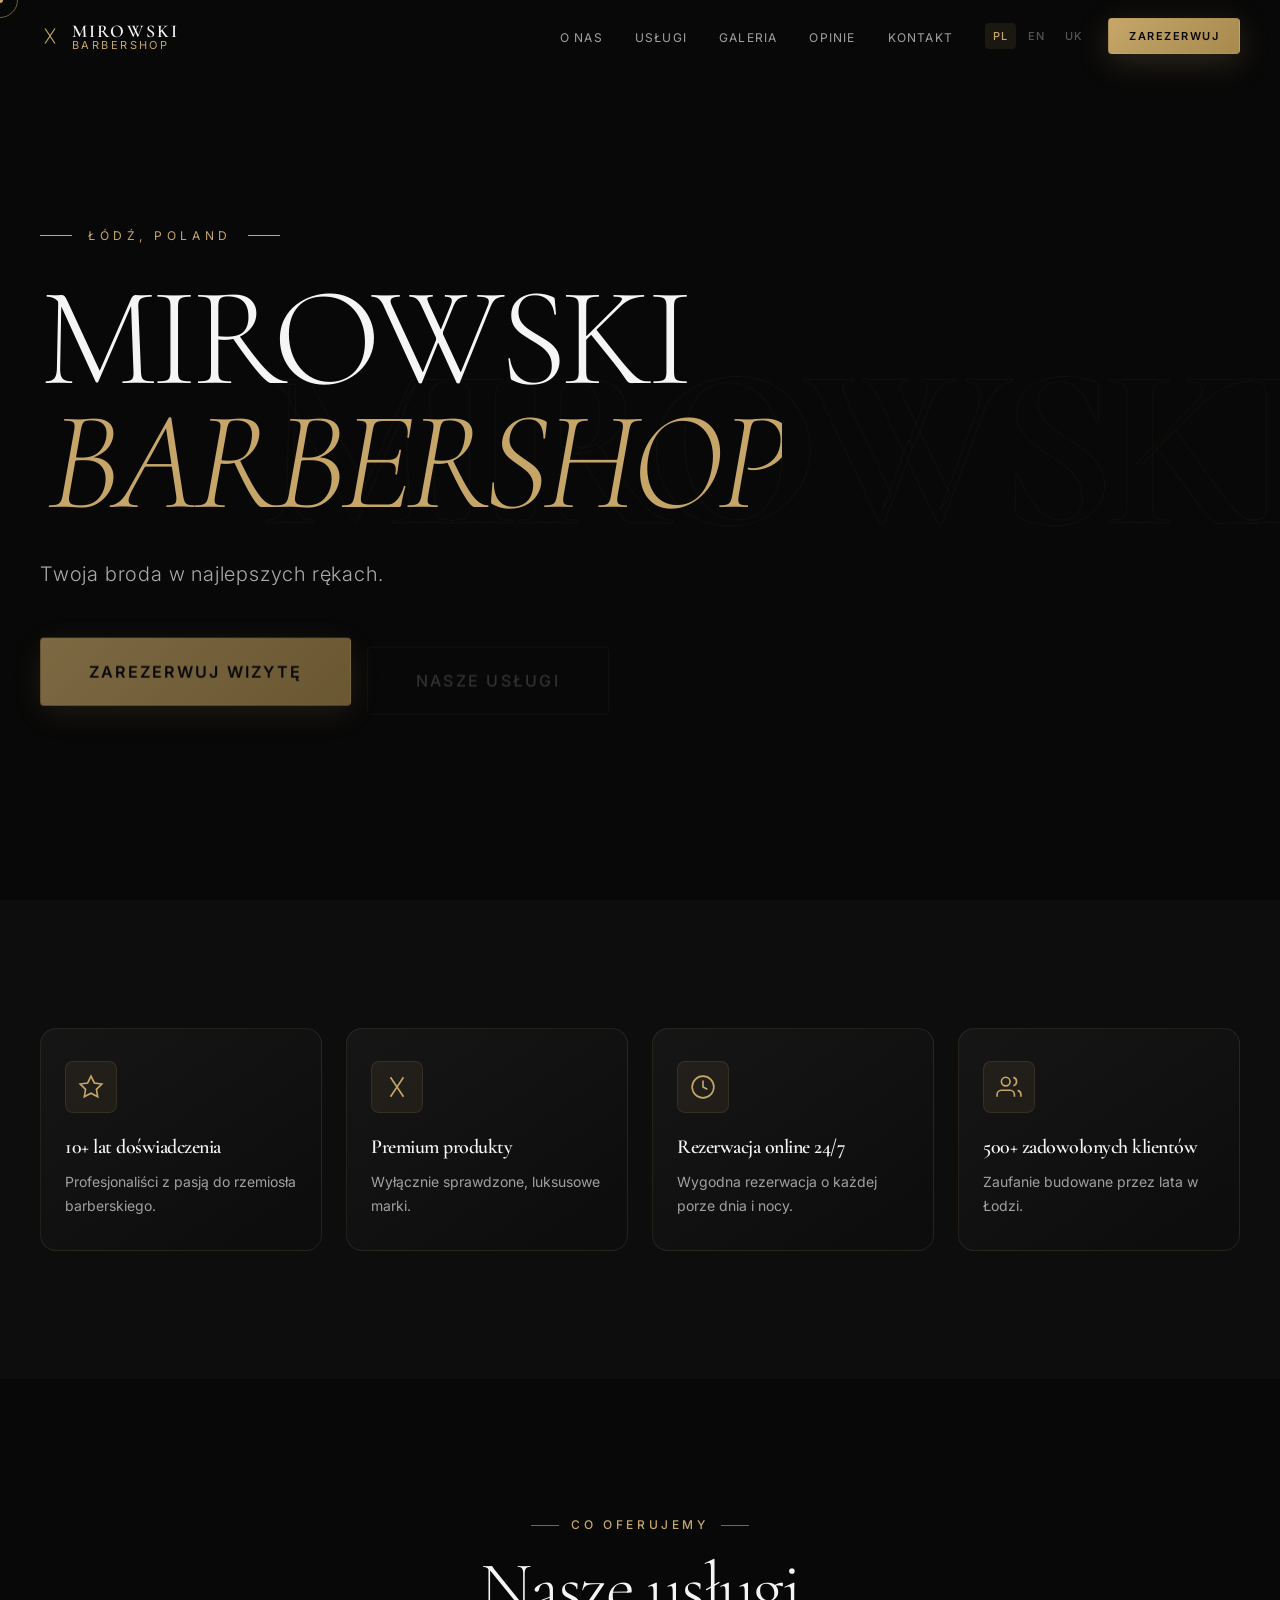
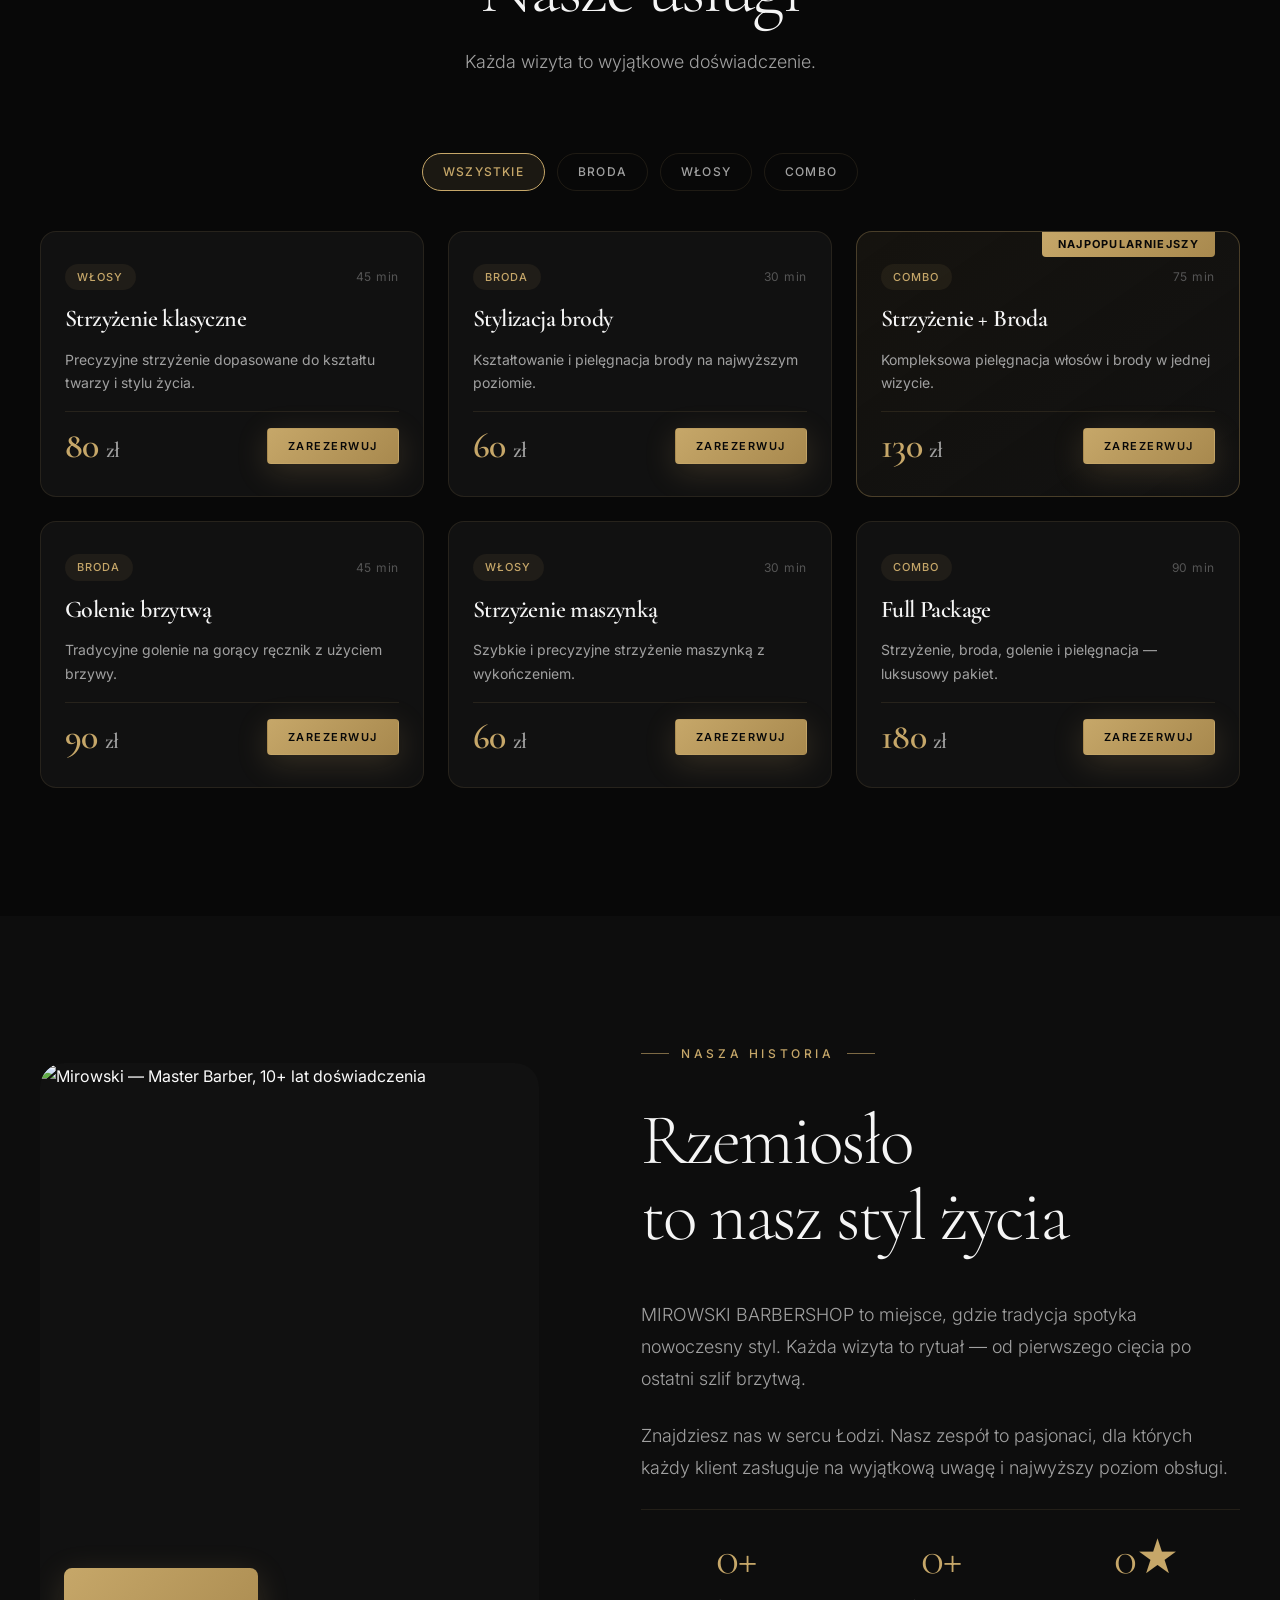
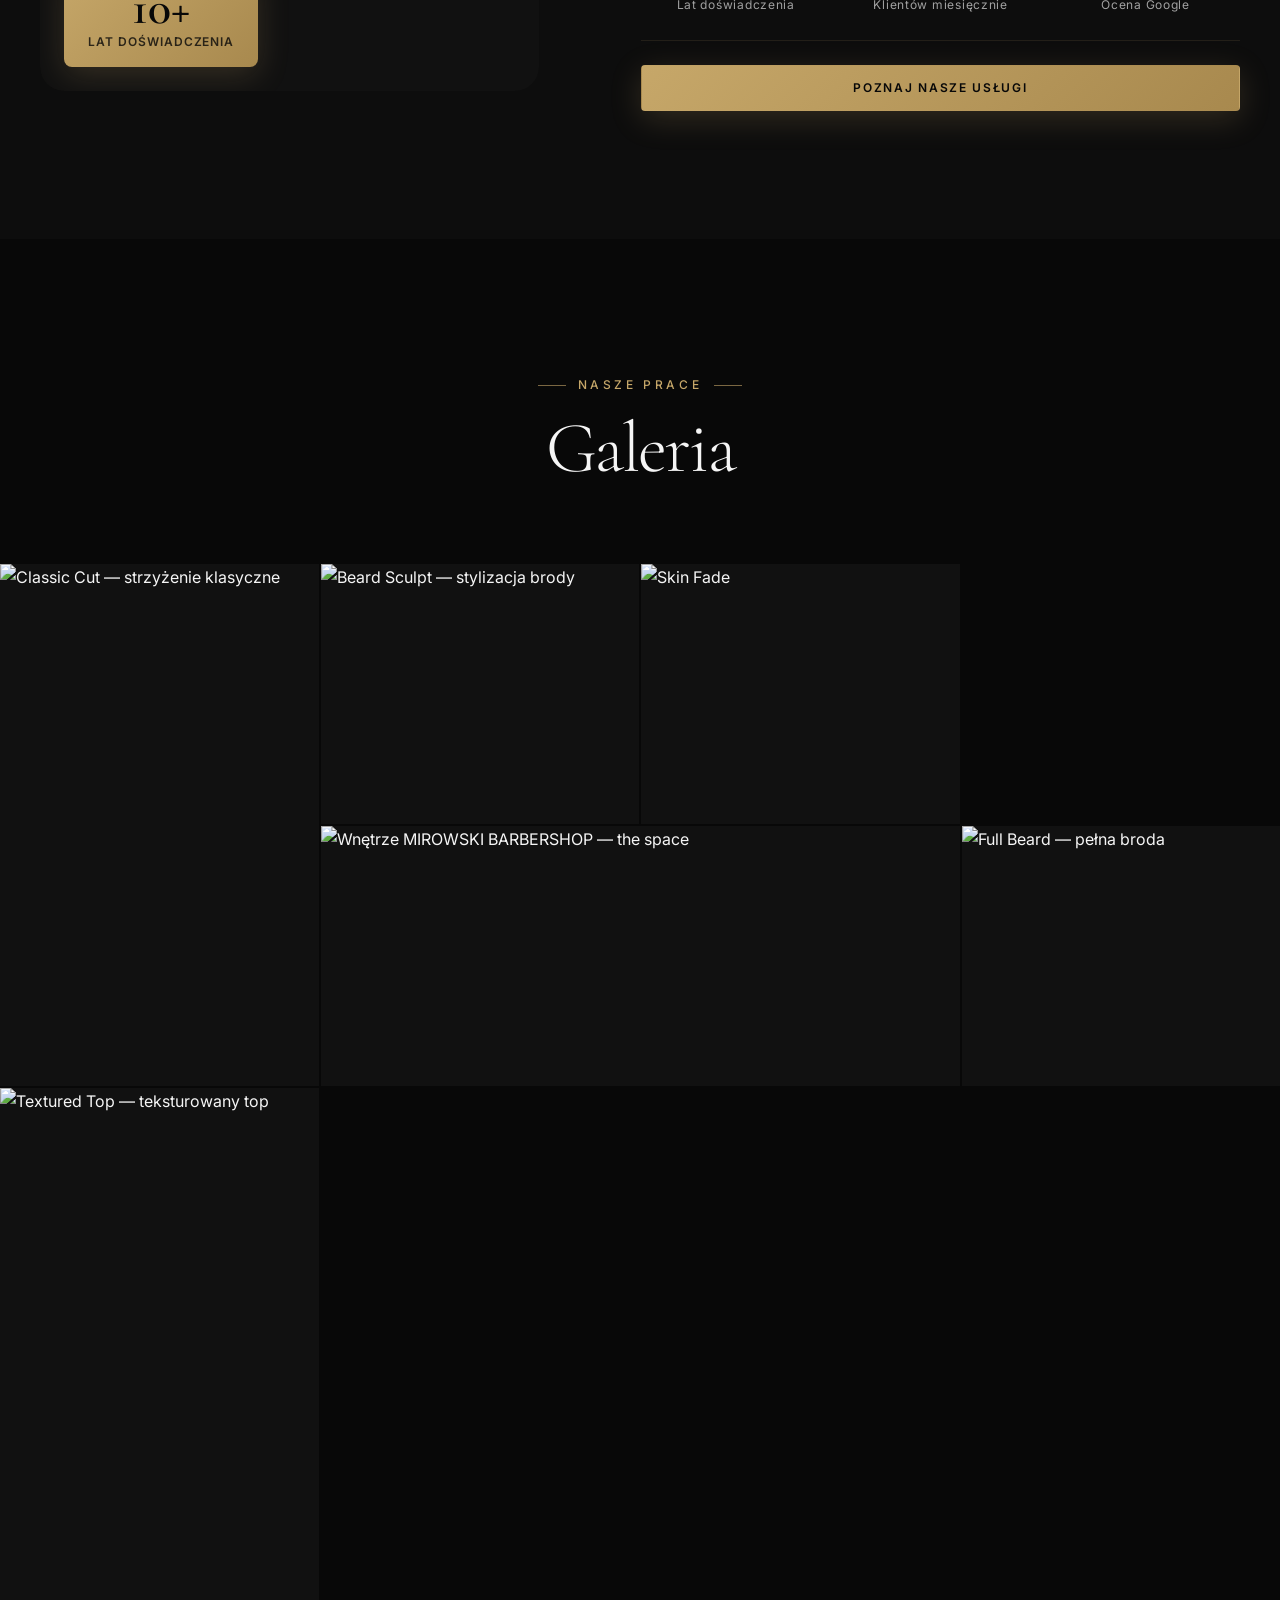
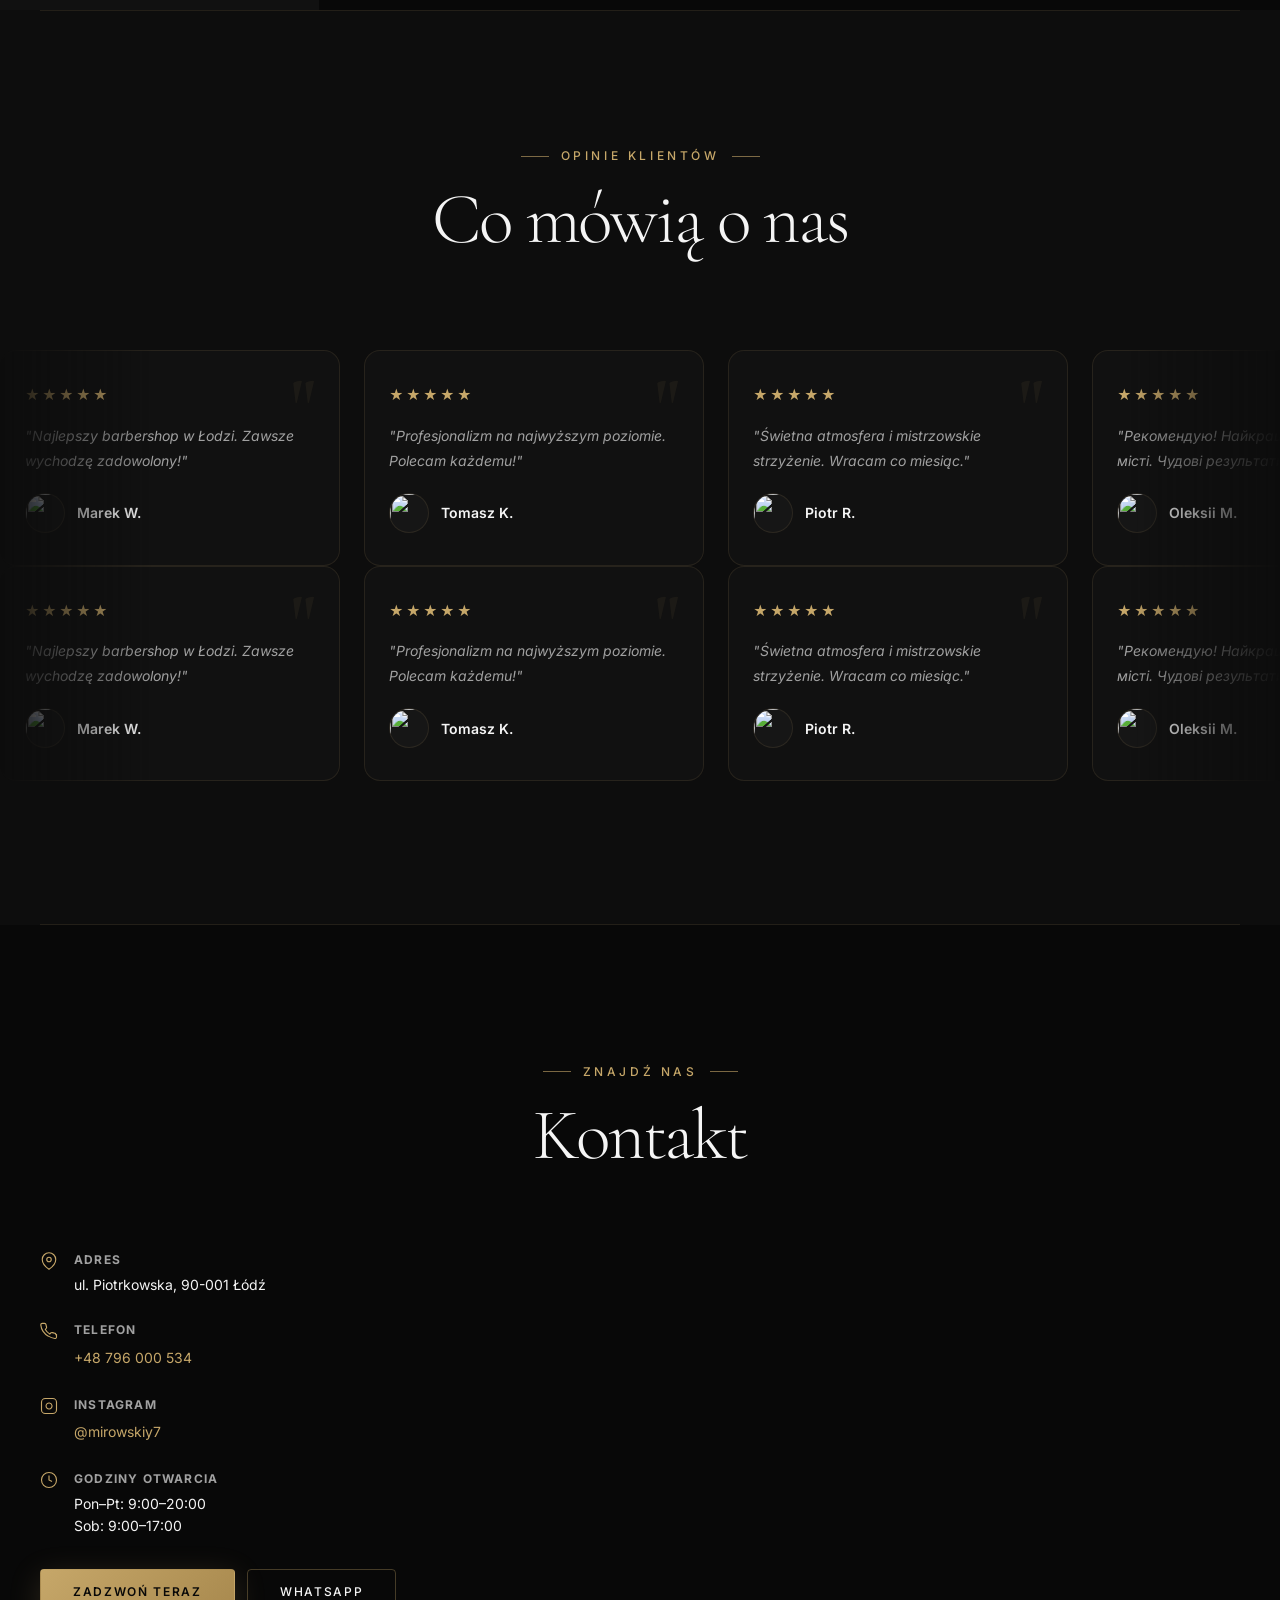
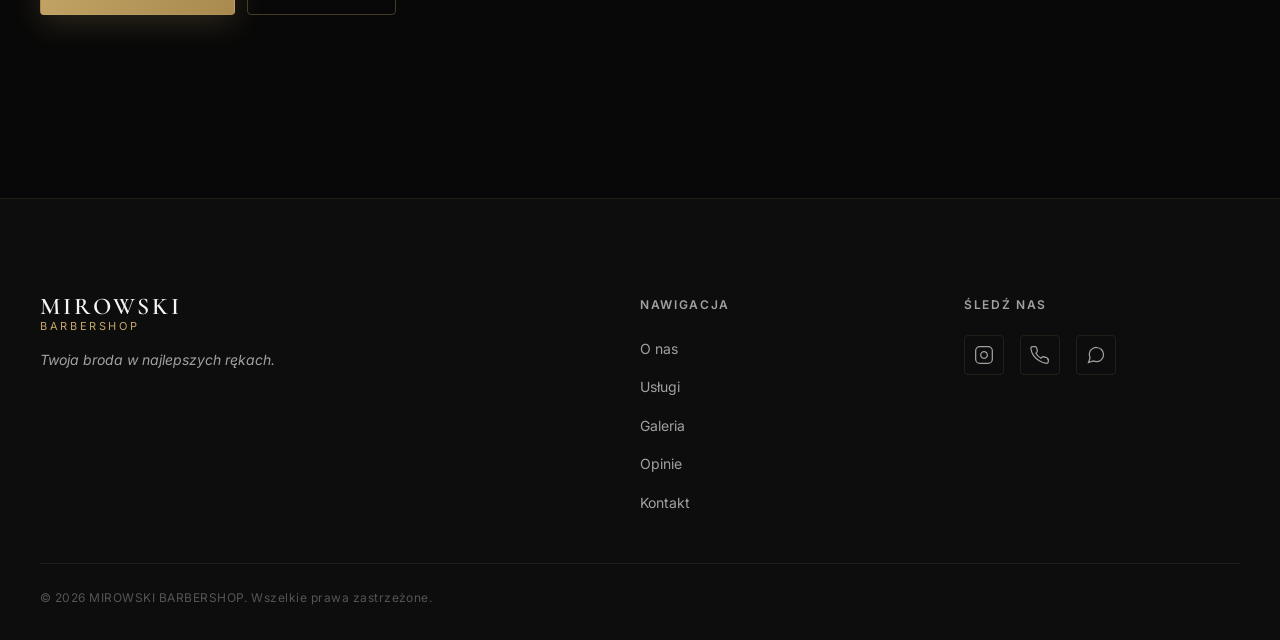
==== index.html @ 8376969f "Add files via upload" ====
<!DOCTYPE html>
<html lang="pl" data-lang="pl">
<head>
  <meta charset="UTF-8">
  <meta name="viewport" content="width=device-width, initial-scale=1.0">
  <meta name="description" content="MIROWSKI BARBERSHOP — Twoja broda w najlepszych rękach. Premium barbershop w Łodzi. Zarezerwuj online 24/7.">
  <meta name="keywords" content="barbershop łódź, fryzjer męski łódź, strzyżenie łódź, broda łódź, mirowski barbershop">
  <meta name="robots" content="index, follow">
  <meta name="theme-color" content="#080808">

  <!-- Open Graph -->
  <meta property="og:type"        content="website">
  <meta property="og:site_name"   content="MIROWSKI BARBERSHOP">
  <meta property="og:title"       content="MIROWSKI BARBERSHOP — Łódź">
  <meta property="og:description" content="Twoja broda w najlepszych rękach. Premium barbershop w sercu Łodzi.">
  <meta property="og:image"       content="assets/images/hero/og-image.jpg">
  <meta property="og:image:width" content="1200">
  <meta property="og:image:height"content="630">
  <meta property="og:locale"      content="pl_PL">
  <meta property="og:locale:alternate" content="en_GB">
  <meta property="og:locale:alternate" content="uk_UA">

  <!-- Twitter Card -->
  <meta name="twitter:card"        content="summary_large_image">
  <meta name="twitter:title"       content="MIROWSKI BARBERSHOP — Łódź">
  <meta name="twitter:description" content="Twoja broda w najlepszych rękach.">
  <meta name="twitter:image"       content="assets/images/hero/og-image.jpg">

  <title>MIROWSKI BARBERSHOP — Premium Barbershop Łódź</title>

  <!-- Schema.org: LocalBusiness + BarberShop -->
  <script type="application/ld+json">
  {
    "@context": "https://schema.org",
    "@type": ["BarberShop", "LocalBusiness"],
    "name": "MIROWSKI BARBERSHOP",
    "description": "Premium barbershop w sercu Łodzi. Strzyżenie, broda, golenie brzytwą.",
    "slogan": "Twoja broda w najlepszych rękach.",
    "url": "https://mirowski-barbershop.pl",
    "telephone": "+48796000534",
    "priceRange": "$$",
    "image": "assets/images/hero/og-image.jpg",
    "address": {
      "@type": "PostalAddress",
      "streetAddress": "ul. Piotrkowska",
      "addressLocality": "Łódź",
      "postalCode": "90-001",
      "addressCountry": "PL"
    },
    "geo": {
      "@type": "GeoCoordinates",
      "latitude": "51.759248",
      "longitude": "19.455983"
    },
    "openingHoursSpecification": [
      { "@type": "OpeningHoursSpecification", "dayOfWeek": ["Monday","Tuesday","Wednesday","Thursday","Friday"], "opens": "09:00", "closes": "20:00" },
      { "@type": "OpeningHoursSpecification", "dayOfWeek": "Saturday", "opens": "09:00", "closes": "17:00" }
    ],
    "sameAs": ["https://www.instagram.com/mirowskiy7/"],
    "aggregateRating": { "@type": "AggregateRating", "ratingValue": "5", "reviewCount": "500" }
  }
  </script>

  <!-- Preconnect -->
  <link rel="preconnect" href="https://fonts.googleapis.com">
  <link rel="preconnect" href="https://fonts.gstatic.com" crossorigin>

  <!-- Preload critical assets -->
  <link rel="preload" as="image" href="assets/images/hero/poster.jpg">
  <link rel="preload" as="font"  href="https://fonts.gstatic.com/s/cormorantgaramond/v21/co3YmX5slCNuHLi8bLeY9MK7whWMhyjYqXtK.woff2" crossorigin>

  <!-- Fonts: display=swap for performance -->
  <link href="https://fonts.googleapis.com/css2?family=Cormorant+Garamond:ital,wght@0,300;0,400;0,600;0,700;1,300;1,400&family=Inter:wght@300;400;500;600&display=swap" rel="stylesheet">

  <!-- Single merged stylesheet -->
  <link rel="stylesheet" href="styles.css">

  <!-- CDN libraries loaded at bottom of body -->
</head>
<body class="is-loading">

  <!-- Skip link for accessibility -->
  <a href="#main" class="skip-link">Przejdź do treści</a>

  <!-- ============================================================
       PAGE LOADER
  ============================================================ -->
  <div id="site-loader" class="site-loader" aria-hidden="true">
    <div class="site-loader__inner">
      <span class="site-loader__logo">MIROWSKI</span>
      <div class="site-loader__bar-wrap"><div class="site-loader__bar"></div></div>
      <span class="site-loader__tagline">Premium Barbershop</span>
    </div>
  </div>

  <!-- Custom cursor (desktop) -->
  <div id="cursor" aria-hidden="true">
    <div class="cursor__dot"></div>
    <div class="cursor__ring"></div>
  </div>

  <!-- ============================================================
       HEADER / NAV
  ============================================================ -->
  <header id="header" class="header" role="banner">
    <nav class="nav container" aria-label="Nawigacja główna">

      <a href="#hero" class="nav__logo" aria-label="MIROWSKI BARBERSHOP — powrót na górę">
        <svg class="nav__logo-icon" width="20" height="20" viewBox="0 0 24 24" fill="none" stroke="currentColor" stroke-width="1.4" aria-hidden="true">
          <path d="M6 3l6 9-6 9M18 3l-6 9 6 9"/>
        </svg>
        <div class="nav__logo-text">
          <span class="nav__logo-name">MIROWSKI</span>
          <span class="nav__logo-sub">BARBERSHOP</span>
        </div>
      </a>

      <ul class="nav__links" role="list">
        <li><a href="#about"        class="nav__link" data-i18n="nav_about">O nas</a></li>
        <li><a href="#services"     class="nav__link" data-i18n="nav_services">Usługi</a></li>
        <li><a href="#gallery"      class="nav__link" data-i18n="nav_gallery">Galeria</a></li>
        <li><a href="#testimonials" class="nav__link" data-i18n="nav_reviews">Opinie</a></li>
        <li><a href="#contact"      class="nav__link" data-i18n="nav_contact">Kontakt</a></li>
      </ul>

      <div class="nav__actions">
        <div class="lang-switcher" role="group" aria-label="Wybierz język">
          <button class="lang-btn is-active" data-lang="pl" aria-pressed="true">PL</button>
          <button class="lang-btn" data-lang="en" aria-pressed="false">EN</button>
          <button class="lang-btn" data-lang="uk" aria-pressed="false">UK</button>
        </div>
        <button class="btn btn--gold btn--sm magnetic" data-booking-open aria-haspopup="dialog" data-i18n="nav_book">Zarezerwuj</button>
      </div>

      <button class="nav__hamburger" aria-label="Otwórz menu" aria-expanded="false" aria-controls="nav-mobile">
        <span class="hamburger__line"></span>
        <span class="hamburger__line"></span>
        <span class="hamburger__line"></span>
      </button>
    </nav>

    <nav id="nav-mobile" class="nav-mobile" aria-hidden="true" aria-label="Menu mobilne">
      <ul class="nav-mobile__links" role="list">
        <li><a href="#about"        class="nav-mobile__link" data-i18n="nav_about">O nas</a></li>
        <li><a href="#services"     class="nav-mobile__link" data-i18n="nav_services">Usługi</a></li>
        <li><a href="#gallery"      class="nav-mobile__link" data-i18n="nav_gallery">Galeria</a></li>
        <li><a href="#testimonials" class="nav-mobile__link" data-i18n="nav_reviews">Opinie</a></li>
        <li><a href="#contact"      class="nav-mobile__link" data-i18n="nav_contact">Kontakt</a></li>
      </ul>
      <div class="nav-mobile__footer">
        <button class="btn btn--gold btn--lg" data-booking-open data-i18n="nav_book">Zarezerwuj wizytę</button>
        <div class="lang-switcher">
          <button class="lang-btn is-active" data-lang="pl">PL</button>
          <button class="lang-btn" data-lang="en">EN</button>
          <button class="lang-btn" data-lang="uk">UK</button>
        </div>
      </div>
    </nav>
  </header>

  <main id="main" role="main">

    <!-- ============================================================
         HERO
    ============================================================ -->
    <section id="hero" class="hero" aria-label="Sekcja główna">

      <div class="hero__media" aria-hidden="true">
        <!-- Replace src with your actual video file -->
        <video class="hero__video" autoplay muted loop playsinline preload="metadata"
               poster="assets/images/hero/poster.jpg">
          <source src="assets/videos/hero.mp4"  type="video/mp4">
          <source src="assets/videos/hero.webm" type="video/webm">
        </video>
        <div class="hero__overlay"></div>
        <canvas id="hero-canvas" class="hero__canvas"></canvas>
      </div>

      <span class="hero__watermark" aria-hidden="true">MIROWSKI</span>

      <div class="hero__content container">
        <p class="hero__eyebrow" data-i18n="hero_eyebrow">
          <span class="hero__eyebrow-line" aria-hidden="true"></span>
          Łódź, Poland
          <span class="hero__eyebrow-line" aria-hidden="true"></span>
        </p>
        <h1 class="hero__title">
          <span class="hero__title-line" data-i18n="hero_title_1">MIROWSKI</span>
          <span class="hero__title-line hero__title-line--accent" data-i18n="hero_title_2">BARBERSHOP</span>
        </h1>
        <p class="hero__slogan" data-i18n="hero_slogan">Twoja broda w najlepszych rękach.</p>
        <div class="hero__cta">
          <button class="btn btn--gold btn--xl magnetic" data-booking-open aria-haspopup="dialog" data-i18n="hero_cta_book">
            Zarezerwuj wizytę
          </button>
          <a href="#services" class="btn btn--ghost btn--xl magnetic" data-i18n="hero_cta_services">
            Nasze usługi
          </a>
        </div>
      </div>

      <div class="hero__scroll" aria-hidden="true">
        <div class="hero__scroll-line"></div>
        <span class="hero__scroll-label">Scroll</span>
      </div>

      <div class="hero__meta" aria-hidden="true">
        <div class="hero__meta-item">
          <span class="hero__meta-label">Tel</span>
          <span class="hero__meta-value">+48 796 000 534</span>
        </div>
        <div class="hero__meta-divider"></div>
        <div class="hero__meta-item">
          <span class="hero__meta-label">IG</span>
          <span class="hero__meta-value">@mirowskiy7</span>
        </div>
      </div>
    </section>

    <!-- ============================================================
         BENEFITS
    ============================================================ -->
    <section id="benefits" class="benefits section" aria-label="Dlaczego my">
      <div class="container">
        <div class="benefits__grid">
          <article class="benefit-card">
            <div class="benefit-card__icon" aria-hidden="true">
              <svg width="26" height="26" viewBox="0 0 24 24" fill="none" stroke="currentColor" stroke-width="1.5"><path d="M12 2l3.09 6.26L22 9.27l-5 4.87 1.18 6.88L12 17.77l-6.18 3.25L7 14.14 2 9.27l6.91-1.01L12 2z"/></svg>
            </div>
            <h3 class="benefit-card__title" data-i18n="benefit_1_title">10+ lat doświadczenia</h3>
            <p class="benefit-card__text" data-i18n="benefit_1_text">Profesjonaliści z pasją do rzemiosła barberskiego.</p>
          </article>
          <article class="benefit-card">
            <div class="benefit-card__icon" aria-hidden="true">
              <svg width="26" height="26" viewBox="0 0 24 24" fill="none" stroke="currentColor" stroke-width="1.5"><path d="M6 3l6 9-6 9M18 3l-6 9 6 9"/></svg>
            </div>
            <h3 class="benefit-card__title" data-i18n="benefit_2_title">Premium produkty</h3>
            <p class="benefit-card__text" data-i18n="benefit_2_text">Wyłącznie sprawdzone, luksusowe marki.</p>
          </article>
          <article class="benefit-card">
            <div class="benefit-card__icon" aria-hidden="true">
              <svg width="26" height="26" viewBox="0 0 24 24" fill="none" stroke="currentColor" stroke-width="1.5"><circle cx="12" cy="12" r="10"/><path d="M12 6v6l4 2"/></svg>
            </div>
            <h3 class="benefit-card__title" data-i18n="benefit_3_title">Rezerwacja online 24/7</h3>
            <p class="benefit-card__text" data-i18n="benefit_3_text">Wygodna rezerwacja o każdej porze dnia i nocy.</p>
          </article>
          <article class="benefit-card">
            <div class="benefit-card__icon" aria-hidden="true">
              <svg width="26" height="26" viewBox="0 0 24 24" fill="none" stroke="currentColor" stroke-width="1.5"><path d="M17 21v-2a4 4 0 00-4-4H5a4 4 0 00-4 4v2"/><circle cx="9" cy="7" r="4"/><path d="M23 21v-2a4 4 0 00-3-3.87M16 3.13a4 4 0 010 7.75"/></svg>
            </div>
            <h3 class="benefit-card__title" data-i18n="benefit_4_title">500+ zadowolonych klientów</h3>
            <p class="benefit-card__text" data-i18n="benefit_4_text">Zaufanie budowane przez lata w Łodzi.</p>
          </article>
        </div>
      </div>
    </section>

    <!-- ============================================================
         SERVICES
    ============================================================ -->
    <section id="services" class="services section" aria-labelledby="services-heading">
      <div class="container">
        <header class="section__header">
          <p class="section__eyebrow" data-i18n="services_eyebrow">Co oferujemy</p>
          <h2 id="services-heading" class="section__title" data-i18n="services_title">Nasze usługi</h2>
          <p class="section__subtitle" data-i18n="services_subtitle">Każda wizyta to wyjątkowe doświadczenie.</p>
        </header>
        <div class="services__filters" role="group" aria-label="Filtruj usługi">
          <button class="filter-btn is-active" data-filter="all"   data-i18n="filter_all">Wszystkie</button>
          <button class="filter-btn" data-filter="beard" data-i18n="filter_beard">Broda</button>
          <button class="filter-btn" data-filter="hair"  data-i18n="filter_hair">Włosy</button>
          <button class="filter-btn" data-filter="combo" data-i18n="filter_combo">Combo</button>
        </div>
        <div class="services__grid" id="services-grid">
          <article class="service-card" data-category="hair" data-delay="0">
            <div class="service-card__top"><span class="service-card__tag" data-i18n="filter_hair">Włosy</span><span class="service-card__duration">45 min</span></div>
            <h3 class="service-card__name" data-i18n="service_1_name">Strzyżenie klasyczne</h3>
            <p class="service-card__desc" data-i18n="service_1_desc">Precyzyjne strzyżenie dopasowane do kształtu twarzy i stylu życia.</p>
            <div class="service-card__bottom"><span class="service-card__price">80 <abbr title="złotych">zł</abbr></span><button class="btn btn--gold btn--sm" data-booking-open data-service="s1" data-i18n="service_book">Zarezerwuj</button></div>
          </article>
          <article class="service-card" data-category="beard" data-delay="100">
            <div class="service-card__top"><span class="service-card__tag" data-i18n="filter_beard">Broda</span><span class="service-card__duration">30 min</span></div>
            <h3 class="service-card__name" data-i18n="service_2_name">Stylizacja brody</h3>
            <p class="service-card__desc" data-i18n="service_2_desc">Kształtowanie i pielęgnacja brody na najwyższym poziomie.</p>
            <div class="service-card__bottom"><span class="service-card__price">60 <abbr title="złotych">zł</abbr></span><button class="btn btn--gold btn--sm" data-booking-open data-service="s2" data-i18n="service_book">Zarezerwuj</button></div>
          </article>
          <article class="service-card service-card--featured" data-category="combo" data-delay="200">
            <div class="service-card__badge" data-i18n="service_popular">Najpopularniejszy</div>
            <div class="service-card__top"><span class="service-card__tag" data-i18n="filter_combo">Combo</span><span class="service-card__duration">75 min</span></div>
            <h3 class="service-card__name" data-i18n="service_3_name">Strzyżenie + Broda</h3>
            <p class="service-card__desc" data-i18n="service_3_desc">Kompleksowa pielęgnacja włosów i brody w jednej wizycie.</p>
            <div class="service-card__bottom"><span class="service-card__price">130 <abbr title="złotych">zł</abbr></span><button class="btn btn--gold btn--sm" data-booking-open data-service="s3" data-i18n="service_book">Zarezerwuj</button></div>
          </article>
          <article class="service-card" data-category="beard" data-delay="300">
            <div class="service-card__top"><span class="service-card__tag" data-i18n="filter_beard">Broda</span><span class="service-card__duration">45 min</span></div>
            <h3 class="service-card__name" data-i18n="service_4_name">Golenie brzytwą</h3>
            <p class="service-card__desc" data-i18n="service_4_desc">Tradycyjne golenie na gorący ręcznik z użyciem brzywy.</p>
            <div class="service-card__bottom"><span class="service-card__price">90 <abbr title="złotych">zł</abbr></span><button class="btn btn--gold btn--sm" data-booking-open data-service="s4" data-i18n="service_book">Zarezerwuj</button></div>
          </article>
          <article class="service-card" data-category="hair" data-delay="400">
            <div class="service-card__top"><span class="service-card__tag" data-i18n="filter_hair">Włosy</span><span class="service-card__duration">30 min</span></div>
            <h3 class="service-card__name" data-i18n="service_5_name">Strzyżenie maszynką</h3>
            <p class="service-card__desc" data-i18n="service_5_desc">Szybkie i precyzyjne strzyżenie maszynką z wykończeniem.</p>
            <div class="service-card__bottom"><span class="service-card__price">60 <abbr title="złotych">zł</abbr></span><button class="btn btn--gold btn--sm" data-booking-open data-service="s5" data-i18n="service_book">Zarezerwuj</button></div>
          </article>
          <article class="service-card" data-category="combo" data-delay="500">
            <div class="service-card__top"><span class="service-card__tag" data-i18n="filter_combo">Combo</span><span class="service-card__duration">90 min</span></div>
            <h3 class="service-card__name" data-i18n="service_6_name">Full Package</h3>
            <p class="service-card__desc" data-i18n="service_6_desc">Strzyżenie, broda, golenie i pielęgnacja — luksusowy pakiet.</p>
            <div class="service-card__bottom"><span class="service-card__price">180 <abbr title="złotych">zł</abbr></span><button class="btn btn--gold btn--sm" data-booking-open data-service="s6" data-i18n="service_book">Zarezerwuj</button></div>
          </article>
        </div>
      </div>
    </section>

    <!-- ============================================================
         ABOUT
    ============================================================ -->
    <section id="about" class="about section" aria-labelledby="about-heading">
      <div class="container">
        <div class="about__layout">
          <div class="about__media">
            <div class="about__img-wrap">
              <!-- Replace with actual team photo -->
              <img src="assets/images/team/barber-main.jpg"
                   alt="Mirowski — Master Barber, 10+ lat doświadczenia"
                   class="about__img" loading="lazy" width="540" height="680"
                   onerror="this.style.background='#161616'">
              <div class="about__img-badge">
                <span class="about__badge-num">10+</span>
                <span class="about__badge-lbl" data-i18n="about_badge">lat doświadczenia</span>
              </div>
            </div>
          </div>
          <div class="about__body">
            <p class="section__eyebrow" data-i18n="about_eyebrow">Nasza historia</p>
            <h2 id="about-heading" class="section__title" data-i18n="about_title">Rzemiosło<br>to nasz styl życia</h2>
            <p class="about__text" data-i18n="about_p1">MIROWSKI BARBERSHOP to miejsce, gdzie tradycja spotyka nowoczesny styl. Każda wizyta to rytuał — od pierwszego cięcia po ostatni szlif brzytwą.</p>
            <p class="about__text" data-i18n="about_p2">Znajdziesz nas w sercu Łodzi. Nasz zespół to pasjonaci, dla których każdy klient zasługuje na wyjątkową uwagę i najwyższy poziom obsługi.</p>
            <div class="about__stats">
              <div class="stat"><span class="stat__num" data-count="10" data-suffix="+">0+</span><span class="stat__lbl" data-i18n="stat_years">Lat doświadczenia</span></div>
              <div class="stat"><span class="stat__num" data-count="500" data-suffix="+">0+</span><span class="stat__lbl" data-i18n="stat_clients">Klientów miesięcznie</span></div>
              <div class="stat"><span class="stat__num" data-count="5" data-suffix="★">0★</span><span class="stat__lbl" data-i18n="stat_rating">Ocena Google</span></div>
            </div>
            <a href="#services" class="btn btn--gold magnetic" data-i18n="about_cta">Poznaj nasze usługi</a>
          </div>
        </div>
      </div>
    </section>

    <!-- ============================================================
         GALLERY
    ============================================================ -->
    <section id="gallery" class="gallery section" aria-labelledby="gallery-heading">
      <div class="container">
        <header class="section__header">
          <p class="section__eyebrow" data-i18n="gallery_eyebrow">Nasze prace</p>
          <h2 id="gallery-heading" class="section__title" data-i18n="gallery_title">Galeria</h2>
        </header>
      </div>
      <div class="gallery__grid" id="gallery-grid" role="list">
        <!-- Replace src with actual gallery photos: 3:4 portrait, 1:1 square, 2:1 landscape -->
        <figure class="gallery__item gallery__item--tall" data-index="0" role="listitem" tabindex="0">
          <img src="assets/images/gallery/g1.jpg" alt="Classic Cut — strzyżenie klasyczne" loading="lazy" width="400" height="600">
          <figcaption class="gallery__caption">Classic Cut</figcaption>
          <div class="gallery__overlay" aria-hidden="true"><span>+</span></div>
        </figure>
        <figure class="gallery__item" data-index="1" role="listitem" tabindex="0">
          <img src="assets/images/gallery/g2.jpg" alt="Beard Sculpt — stylizacja brody" loading="lazy" width="400" height="400">
          <figcaption class="gallery__caption">Beard Sculpt</figcaption>
          <div class="gallery__overlay" aria-hidden="true"><span>+</span></div>
        </figure>
        <figure class="gallery__item" data-index="2" role="listitem" tabindex="0">
          <img src="assets/images/gallery/g3.jpg" alt="Skin Fade" loading="lazy" width="400" height="400">
          <figcaption class="gallery__caption">Skin Fade</figcaption>
          <div class="gallery__overlay" aria-hidden="true"><span>+</span></div>
        </figure>
        <figure class="gallery__item gallery__item--wide" data-index="3" role="listitem" tabindex="0">
          <img src="assets/images/gallery/g4.jpg" alt="Wnętrze MIROWSKI BARBERSHOP — the space" loading="lazy" width="800" height="400">
          <figcaption class="gallery__caption">The Space</figcaption>
          <div class="gallery__overlay" aria-hidden="true"><span>+</span></div>
        </figure>
        <figure class="gallery__item" data-index="4" role="listitem" tabindex="0">
          <img src="assets/images/gallery/g5.jpg" alt="Full Beard — pełna broda" loading="lazy" width="400" height="400">
          <figcaption class="gallery__caption">The Full Beard</figcaption>
          <div class="gallery__overlay" aria-hidden="true"><span>+</span></div>
        </figure>
        <figure class="gallery__item gallery__item--tall" data-index="5" role="listitem" tabindex="0">
          <img src="assets/images/gallery/g6.jpg" alt="Textured Top — teksturowany top" loading="lazy" width="400" height="600">
          <figcaption class="gallery__caption">Textured Top</figcaption>
          <div class="gallery__overlay" aria-hidden="true"><span>+</span></div>
        </figure>
      </div>
      <div id="lightbox" class="lightbox" role="dialog" aria-modal="true" aria-label="Powiększone zdjęcie" aria-hidden="true">
        <button class="lightbox__close" aria-label="Zamknij">&times;</button>
        <button class="lightbox__prev" aria-label="Poprzednie">&#8592;</button>
        <button class="lightbox__next" aria-label="Następne">&#8594;</button>
        <div class="lightbox__stage">
          <img class="lightbox__img" src="" alt="">
          <p class="lightbox__caption"></p>
        </div>
      </div>
    </section>

    <!-- ============================================================
         TESTIMONIALS
    ============================================================ -->
    <section id="testimonials" class="testimonials section" aria-labelledby="testimonials-heading">
      <div class="container">
        <header class="section__header">
          <p class="section__eyebrow" data-i18n="reviews_eyebrow">Opinie klientów</p>
          <h2 id="testimonials-heading" class="section__title" data-i18n="reviews_title">Co mówią o nas</h2>
        </header>
      </div>
      <div class="testimonials__marquee" aria-label="Opinie — automatycznie przewijane">
        <div class="testimonials__track" id="testimonials-track">
          <article class="review-card">
            <div class="review-card__stars" aria-label="5 na 5 gwiazdek">★★★★★</div>
            <blockquote class="review-card__text" data-i18n="review_1">"Najlepszy barbershop w Łodzi. Zawsze wychodzę zadowolony!"</blockquote>
            <footer class="review-card__author">
              <img src="assets/images/reviews/r1.jpg" alt="" class="review-card__avatar" loading="lazy" width="44" height="44" aria-hidden="true">
              <cite class="review-card__name">Marek W.</cite>
            </footer>
          </article>
          <article class="review-card">
            <div class="review-card__stars" aria-label="5 na 5 gwiazdek">★★★★★</div>
            <blockquote class="review-card__text" data-i18n="review_2">"Profesjonalizm na najwyższym poziomie. Polecam każdemu!"</blockquote>
            <footer class="review-card__author">
              <img src="assets/images/reviews/r2.jpg" alt="" class="review-card__avatar" loading="lazy" width="44" height="44" aria-hidden="true">
              <cite class="review-card__name">Tomasz K.</cite>
            </footer>
          </article>
          <article class="review-card">
            <div class="review-card__stars" aria-label="5 na 5 gwiazdek">★★★★★</div>
            <blockquote class="review-card__text" data-i18n="review_3">"Świetna atmosfera i mistrzowskie strzyżenie. Wracam co miesiąc."</blockquote>
            <footer class="review-card__author">
              <img src="assets/images/reviews/r3.jpg" alt="" class="review-card__avatar" loading="lazy" width="44" height="44" aria-hidden="true">
              <cite class="review-card__name">Piotr R.</cite>
            </footer>
          </article>
          <article class="review-card">
            <div class="review-card__stars" aria-label="5 na 5 gwiazdek">★★★★★</div>
            <blockquote class="review-card__text" data-i18n="review_4">"Рекомендую! Найкраща перукарня в місті. Чудові результати."</blockquote>
            <footer class="review-card__author">
              <img src="assets/images/reviews/r4.jpg" alt="" class="review-card__avatar" loading="lazy" width="44" height="44" aria-hidden="true">
              <cite class="review-card__name">Oleksii M.</cite>
            </footer>
          </article>
          <article class="review-card">
            <div class="review-card__stars" aria-label="5 stars">★★★★★</div>
            <blockquote class="review-card__text" data-i18n="review_5">"Exceptional service. Worth every złoty. Best barbers in Lodz."</blockquote>
            <footer class="review-card__author">
              <img src="assets/images/reviews/r5.jpg" alt="" class="review-card__avatar" loading="lazy" width="44" height="44" aria-hidden="true">
              <cite class="review-card__name">James B.</cite>
            </footer>
          </article>
        </div>
      </div>
    </section>

    <!-- ============================================================
         CONTACT
    ============================================================ -->
    <section id="contact" class="contact section" aria-labelledby="contact-heading">
      <div class="container">
        <header class="section__header">
          <p class="section__eyebrow" data-i18n="contact_eyebrow">Znajdź nas</p>
          <h2 id="contact-heading" class="section__title" data-i18n="contact_title">Kontakt</h2>
        </header>
        <div class="contact__layout">
          <div class="contact__info">
            <ul class="contact__list" role="list">
              <li class="contact__item">
                <svg class="contact__icon" width="18" height="18" viewBox="0 0 24 24" fill="none" stroke="currentColor" stroke-width="1.5" aria-hidden="true"><path d="M21 10c0 7-9 13-9 13s-9-6-9-13a9 9 0 0118 0z"/><circle cx="12" cy="10" r="3"/></svg>
                <div><strong data-i18n="contact_addr_label">Adres</strong><address class="contact__address" data-i18n="contact_addr">ul. Piotrkowska, 90-001 Łódź</address></div>
              </li>
              <li class="contact__item">
                <svg class="contact__icon" width="18" height="18" viewBox="0 0 24 24" fill="none" stroke="currentColor" stroke-width="1.5" aria-hidden="true"><path d="M22 16.92v3a2 2 0 01-2.18 2 19.79 19.79 0 01-8.63-3.07A19.5 19.5 0 014.1 12.5a19.79 19.79 0 01-3.07-8.67A2 2 0 013 1.84h3a2 2 0 012 1.72c.127.96.361 1.903.7 2.81a2 2 0 01-.45 2.11L7.09 9.91a16 16 0 006 6l1.27-1.27a2 2 0 012.11-.45c.907.339 1.85.573 2.81.7A2 2 0 0121.15 17z"/></svg>
                <div><strong data-i18n="contact_phone_label">Telefon</strong><a href="tel:+48796000534" class="contact__link">+48 796 000 534</a></div>
              </li>
              <li class="contact__item">
                <svg class="contact__icon" width="18" height="18" viewBox="0 0 24 24" fill="none" stroke="currentColor" stroke-width="1.5" aria-hidden="true"><rect x="2" y="2" width="20" height="20" rx="5"/><path d="M16 11.37A4 4 0 1112.63 8 4 4 0 0116 11.37z"/><line x1="17.5" y1="6.5" x2="17.51" y2="6.5"/></svg>
                <div><strong>Instagram</strong><a href="https://instagram.com/mirowskiy7" target="_blank" rel="noopener noreferrer" class="contact__link">@mirowskiy7</a></div>
              </li>
              <li class="contact__item">
                <svg class="contact__icon" width="18" height="18" viewBox="0 0 24 24" fill="none" stroke="currentColor" stroke-width="1.5" aria-hidden="true"><circle cx="12" cy="12" r="10"/><polyline points="12 6 12 12 16 14"/></svg>
                <div>
                  <strong data-i18n="contact_hours_label">Godziny otwarcia</strong>
                  <span data-i18n="contact_hours_week">Pon–Pt: 9:00–20:00</span>
                  <span data-i18n="contact_hours_sat">Sob: 9:00–17:00</span>
                </div>
              </li>
            </ul>
            <div class="contact__actions">
              <a href="tel:+48796000534" class="btn btn--gold magnetic" data-i18n="contact_cta_call">Zadzwoń teraz</a>
              <a href="https://wa.me/48796000534" target="_blank" rel="noopener noreferrer" class="btn btn--ghost magnetic" data-i18n="contact_cta_wa">WhatsApp</a>
            </div>
          </div>
          <div class="contact__map">
            <iframe title="MIROWSKI BARBERSHOP — mapa dojazdu"
              src="https://www.google.com/maps/embed?pb=!1m18!1m12!1m3!1d160156!2d19.455983!3d51.759248!2m3!1f0!2f0!3f0!3m2!1i1024!2i768!4f13.1!3m3!1m2!1s0x471a34b5b0c97783%3A0xb37bba0d4fe93a68!2sLodz%2C%20Poland!5e0!3m2!1spl!2spl"
              width="100%" height="420" allowfullscreen loading="lazy" referrerpolicy="no-referrer-when-downgrade">
            </iframe>
          </div>
        </div>
      </div>
    </section>

  </main>

  <!-- ============================================================
       FOOTER
  ============================================================ -->
  <footer class="footer" role="contentinfo">
    <div class="container">
      <div class="footer__top">
        <div class="footer__brand">
          <a href="#hero" class="footer__logo" aria-label="MIROWSKI BARBERSHOP — powrót na górę">
            <span class="footer__logo-name">MIROWSKI</span>
            <span class="footer__logo-sub">BARBERSHOP</span>
          </a>
          <p class="footer__slogan" data-i18n="hero_slogan">Twoja broda w najlepszych rękach.</p>
        </div>
        <nav class="footer__nav" aria-label="Nawigacja stopki">
          <p class="footer__nav-title" data-i18n="footer_nav_title">Nawigacja</p>
          <ul role="list">
            <li><a href="#about" data-i18n="nav_about">O nas</a></li>
            <li><a href="#services" data-i18n="nav_services">Usługi</a></li>
            <li><a href="#gallery" data-i18n="nav_gallery">Galeria</a></li>
            <li><a href="#testimonials" data-i18n="nav_reviews">Opinie</a></li>
            <li><a href="#contact" data-i18n="nav_contact">Kontakt</a></li>
          </ul>
        </nav>
        <div class="footer__social">
          <p class="footer__nav-title" data-i18n="footer_social_title">Śledź nas</p>
          <div class="footer__social-links">
            <a href="https://instagram.com/mirowskiy7" target="_blank" rel="noopener noreferrer" class="footer__social-link" aria-label="Instagram @mirowskiy7">
              <svg width="20" height="20" viewBox="0 0 24 24" fill="none" stroke="currentColor" stroke-width="1.5"><rect x="2" y="2" width="20" height="20" rx="5"/><path d="M16 11.37A4 4 0 1112.63 8 4 4 0 0116 11.37z"/><line x1="17.5" y1="6.5" x2="17.51" y2="6.5"/></svg>
            </a>
            <a href="tel:+48796000534" class="footer__social-link" aria-label="Telefon">
              <svg width="20" height="20" viewBox="0 0 24 24" fill="none" stroke="currentColor" stroke-width="1.5"><path d="M22 16.92v3a2 2 0 01-2.18 2 19.79 19.79 0 01-8.63-3.07A19.5 19.5 0 014.1 12.5 19.79 19.79 0 011.03 3.83 2 2 0 013 1.84h3a2 2 0 012 1.72 12.84 12.84 0 00.7 2.81 2 2 0 01-.45 2.11L7.09 9.91a16 16 0 006 6l1.27-1.27a2 2 0 012.11-.45 12.84 12.84 0 002.81.7A2 2 0 0121.15 17z"/></svg>
            </a>
            <a href="https://wa.me/48796000534" target="_blank" rel="noopener noreferrer" class="footer__social-link" aria-label="WhatsApp">
              <svg width="20" height="20" viewBox="0 0 24 24" fill="none" stroke="currentColor" stroke-width="1.5"><path d="M21 11.5a8.38 8.38 0 01-.9 3.8 8.5 8.5 0 01-7.6 4.7 8.38 8.38 0 01-3.8-.9L3 21l1.9-5.7a8.38 8.38 0 01-.9-3.8 8.5 8.5 0 014.7-7.6 8.38 8.38 0 013.8-.9h.5a8.48 8.48 0 018 8v.5z"/></svg>
            </a>
          </div>
        </div>
      </div>
      <div class="footer__bottom">
        <p class="footer__copy">&copy; <span id="footer-year">2025</span> MIROWSKI BARBERSHOP. <span data-i18n="footer_rights">Wszelkie prawa zastrzeżone.</span></p>
        <a href="admin.html" class="footer__admin-link" tabindex="-1" aria-hidden="true">&#x2022;</a>
      </div>
    </div>
  </footer>

  <!-- ============================================================
       BOOKING MODAL
  ============================================================ -->
  <div id="booking-modal" class="modal" role="dialog" aria-modal="true" aria-labelledby="booking-modal-title" aria-hidden="true">
    <div class="modal__backdrop" data-booking-close></div>
    <div class="modal__panel" role="document">
      <header class="modal__header">
        <div class="modal__brand">
          <span class="modal__brand-name">MIROWSKI</span>
          <span class="modal__brand-sub">BARBERSHOP</span>
        </div>
        <button class="modal__close" data-booking-close aria-label="Zamknij modal">&times;</button>
      </header>
      <div class="modal__progress" role="progressbar" aria-valuenow="1" aria-valuemin="1" aria-valuemax="4">
        <div class="progress__bar"><div class="progress__fill" id="progress-fill" style="width:25%"></div></div>
        <div class="progress__steps" aria-hidden="true">
          <span class="progress__step is-active" data-step="1" data-i18n="step_service">Usługa</span>
          <span class="progress__step" data-step="2" data-i18n="step_barber">Barber</span>
          <span class="progress__step" data-step="3" data-i18n="step_date">Termin</span>
          <span class="progress__step" data-step="4" data-i18n="step_details">Dane</span>
        </div>
      </div>
      <h2 id="booking-modal-title" class="modal__title" data-i18n="step1_title">Wybierz usługę</h2>
      <div class="modal__step" id="step-1" data-step="1">
        <div class="step__grid" id="modal-services" aria-live="polite"><div class="step__loading">Ładowanie...</div></div>
      </div>
      <div class="modal__step is-hidden" id="step-2" data-step="2">
        <div class="step__grid step__grid--barbers" id="modal-barbers" aria-live="polite"><div class="step__loading">Ładowanie...</div></div>
      </div>
      <div class="modal__step is-hidden" id="step-3" data-step="3">
        <div class="booking-calendar" id="booking-calendar">
          <div class="calendar__header">
            <button class="calendar__arrow" id="cal-prev" aria-label="Poprzedni miesiąc">&#8592;</button>
            <h3 class="calendar__month" id="cal-month"></h3>
            <button class="calendar__arrow" id="cal-next" aria-label="Następny miesiąc">&#8594;</button>
          </div>
          <div class="calendar__weekdays" aria-hidden="true"><span>Pn</span><span>Wt</span><span>Śr</span><span>Cz</span><span>Pt</span><span>Sb</span><span>Nd</span></div>
          <div class="calendar__days" id="cal-days" role="grid" aria-label="Wybierz datę"></div>
        </div>
        <div class="timeslots" id="timeslots">
          <p class="timeslots__prompt" id="timeslots-prompt" data-i18n="select_date_prompt">Wybierz datę, aby zobaczyć dostępne godziny.</p>
          <div class="timeslots__grid" id="timeslots-grid" aria-live="polite"></div>
        </div>
      </div>
      <div class="modal__step is-hidden" id="step-4" data-step="4">
        <div class="booking-summary" id="booking-summary" aria-live="polite"></div>
        <form class="booking-form" id="booking-form" novalidate>
          <div class="form-group">
            <label class="form-label" for="f-name" data-i18n="form_name">Imię i nazwisko *</label>
            <input class="form-input" type="text" id="f-name" autocomplete="name" required aria-required="true" placeholder="Jan Kowalski">
            <span class="form-error" id="err-name" role="alert"></span>
          </div>
          <div class="form-group">
            <label class="form-label" for="f-phone" data-i18n="form_phone">Telefon *</label>
            <input class="form-input" type="tel" id="f-phone" autocomplete="tel" required aria-required="true" placeholder="+48 000 000 000">
            <span class="form-error" id="err-phone" role="alert"></span>
          </div>
          <div class="form-group">
            <label class="form-label" for="f-email">E-mail <span data-i18n="form_optional">(opcjonalnie)</span></label>
            <input class="form-input" type="email" id="f-email" autocomplete="email" placeholder="jan@example.com">
          </div>
          <div class="form-group">
            <label class="form-label" for="f-notes">Uwagi <span data-i18n="form_optional">(opcjonalnie)</span></label>
            <textarea class="form-input form-textarea" id="f-notes" rows="3" placeholder="Dodatkowe informacje..."></textarea>
          </div>
          <div class="form-check">
            <input type="checkbox" id="f-terms" required aria-required="true" class="form-checkbox">
            <label for="f-terms" class="form-check-label" data-i18n="form_terms">Akceptuję regulamin i politykę prywatności.</label>
            <span class="form-error" id="err-terms" role="alert"></span>
          </div>
        </form>
      </div>
      <div class="modal__step is-hidden" id="step-success">
        <div class="booking-result booking-result--success">
          <div class="booking-result__icon" aria-hidden="true">✓</div>
          <h3 data-i18n="success_title">Rezerwacja potwierdzona!</h3>
          <p data-i18n="success_text">Potwierdzenie zostało wysłane na Twój numer telefonu.</p>
          <p class="booking-result__code" id="booking-code"></p>
          <button class="btn btn--gold" data-booking-close data-i18n="success_close">Zamknij</button>
        </div>
      </div>
      <div class="modal__step is-hidden" id="step-error">
        <div class="booking-result booking-result--error">
          <div class="booking-result__icon" aria-hidden="true">!</div>
          <h3 data-i18n="error_title">Coś poszło nie tak</h3>
          <p data-i18n="error_text">Spróbuj ponownie lub zadzwoń do nas bezpośrednio.</p>
          <a href="tel:+48796000534" class="btn btn--gold">+48 796 000 534</a>
        </div>
      </div>
      <footer class="modal__footer">
        <button class="btn btn--ghost" id="modal-back" data-i18n="btn_back">Wstecz</button>
        <button class="btn btn--gold"  id="modal-next" data-i18n="btn_next">Dalej</button>
        <button class="btn btn--gold is-hidden" id="modal-submit" type="submit" form="booking-form">
          <span class="btn__label" data-i18n="btn_confirm">Potwierdź rezerwację</span>
          <span class="btn__spinner" aria-hidden="true"></span>
        </button>
      </footer>
    </div>
  </div>

  <!-- Single merged script -->
  <script src="https://cdnjs.cloudflare.com/ajax/libs/gsap/3.12.5/gsap.min.js"></script>
  <script src="https://cdnjs.cloudflare.com/ajax/libs/gsap/3.12.5/ScrollTrigger.min.js"></script>
  <script src="https://unpkg.com/@studio-freight/lenis@1.0.42/dist/lenis.min.js"></script>
  <script src="https://cdnjs.cloudflare.com/ajax/libs/three.js/r128/three.min.js"></script>
  <script src="app.js" defer></script>

</body>
</html>
---- styles.css ----
/* ================================================================
   STYLES.CSS — MIROWSKI BARBERSHOP · Complete merged stylesheet
   Sections: Tokens · Reset · Layout · Components · Animations
             · Hero · Benefits · Services · About · Gallery
             · Testimonials · Contact · Footer · Booking · Responsive
================================================================ */

/* ================================================================
   §1 DESIGN TOKENS
================================================================ */
:root {
  /* — Palette — */
  --bg:           #080808;
  --bg-2:         #0d0d0d;
  --card:         #111111;
  --card-2:       #161616;
  --gold:         #C6A769;
  --gold-light:   #D4B97F;
  --gold-dark:    #A8894E;
  --white:        #F5F5F5;
  --muted:        #A1A1A1;
  --muted-dk:     #555555;
  --error:        #E05252;
  --success:      #4CAF50;

  /* — Semantic — */
  --border:       rgba(198,167,105,.12);
  --border-gold:  rgba(198,167,105,.32);
  --surface:      rgba(255,255,255,.03);

  /* — Gradients — */
  --grad-gold:    linear-gradient(135deg, #C6A769 0%, #A8894E 100%);
  --grad-gold-h:  linear-gradient(135deg, #D4B97F 0%, #C6A769 100%);
  --grad-dark:    linear-gradient(180deg, transparent, #080808);
  --grad-hero:    linear-gradient(to bottom, rgba(8,8,8,.15) 0%, rgba(8,8,8,.6) 55%, #080808 100%);
  --grad-card:    linear-gradient(145deg, rgba(255,255,255,.04), transparent);

  /* — Typography — */
  --font-display: 'Cormorant Garamond', 'Georgia', serif;
  --font-body:    'Inter', -apple-system, BlinkMacSystemFont, sans-serif;

  /* — Type scale (fluid) — */
  --text-2xs:  clamp(.625rem,  1.4vw, .6875rem);
  --text-xs:   clamp(.6875rem, 1.6vw, .75rem);
  --text-sm:   clamp(.8125rem, 1.8vw, .875rem);
  --text-base: clamp(.9375rem, 2vw,   1rem);
  --text-lg:   clamp(1rem,     2.2vw, 1.125rem);
  --text-xl:   clamp(1.125rem, 2.5vw, 1.25rem);
  --text-2xl:  clamp(1.375rem, 3vw,   1.5rem);
  --text-3xl:  clamp(1.75rem,  4vw,   2.25rem);
  --text-4xl:  clamp(2.25rem,  5vw,   3rem);
  --text-5xl:  clamp(3rem,     7vw,   4.5rem);
  --text-hero: clamp(4rem,     11vw,  9rem);

  /* — Spacing (4pt) — */
  --sp-1: .25rem;  --sp-2: .5rem;    --sp-3: .75rem;
  --sp-4: 1rem;    --sp-5: 1.25rem;  --sp-6: 1.5rem;
  --sp-8: 2rem;    --sp-10: 2.5rem;  --sp-12: 3rem;
  --sp-16: 4rem;   --sp-20: 5rem;    --sp-24: 6rem;
  --sp-32: 8rem;
  --sp-section: clamp(5rem, 10vw, 8rem);

  /* — Radius — */
  --r-xs: 2px; --r-sm: 4px; --r-md: 8px;
  --r-lg: 16px; --r-xl: 24px; --r-pill: 9999px;

  /* — Shadows — */
  --shadow-sm:      0 2px 8px rgba(0,0,0,.45);
  --shadow-md:      0 8px 32px rgba(0,0,0,.55);
  --shadow-lg:      0 24px 64px rgba(0,0,0,.65);
  --shadow-gold:    0 8px 32px rgba(198,167,105,.2);
  --shadow-gold-lg: 0 20px 60px rgba(198,167,105,.32);

  /* — Motion — */
  --ease-luxury: cubic-bezier(.16, 1, .3, 1);
  --ease-in:     cubic-bezier(.4, 0, 1, 1);
  --ease-out:    cubic-bezier(0, 0, .2, 1);
  --ease-io:     cubic-bezier(.4, 0, .2, 1);
  --dur-fast:  .15s; --dur-base: .3s;
  --dur-slow:  .6s;  --dur-slower: 1s;

  /* — Z-index — */
  --z-below: -1; --z-base: 0; --z-raised: 10;
  --z-float: 50; --z-overlay: 100; --z-modal: 200;
  --z-nav: 300;  --z-loader: 500; --z-cursor: 9999;

  /* — Layout — */
  --container: 1320px;
  --container-pad: clamp(1rem, 5vw, 2.5rem);
  --nav-h: 72px;
}

/* ================================================================
   §2 RESET + BASE
================================================================ */
*, *::before, *::after { box-sizing: border-box; margin: 0; padding: 0; }

html {
  font-size: 16px;
  scroll-behavior: smooth;
  scroll-padding-top: var(--nav-h);
  -webkit-text-size-adjust: 100%;
}

body {
  background: var(--bg);
  color: var(--white);
  font-family: var(--font-body);
  font-size: var(--text-base);
  line-height: 1.65;
  -webkit-font-smoothing: antialiased;
  -moz-osx-font-smoothing: grayscale;
  overflow-x: hidden;
}

body.is-loading, body.modal-open, body.menu-open { overflow: hidden; }

img, video, svg, canvas { display: block; max-width: 100%; }
img, video { height: auto; }
a { color: inherit; text-decoration: none; }
button { background: none; border: none; cursor: pointer; font: inherit; color: inherit; }
input, textarea, select { font: inherit; }
ul, ol { list-style: none; }
iframe { border: 0; display: block; }
address { font-style: normal; }
blockquote, cite { font-style: normal; }

h1,h2,h3,h4,h5,h6 {
  font-family: var(--font-display);
  font-weight: 600;
  line-height: 1.06;
  letter-spacing: -.025em;
  color: var(--white);
}

h1 { font-size: var(--text-hero); }
h2 { font-size: var(--text-5xl); }
h3 { font-size: var(--text-3xl); }
h4 { font-size: var(--text-2xl); }
p  { max-width: 65ch; }

::selection { background: var(--gold); color: var(--bg); }

::-webkit-scrollbar       { width: 5px; }
::-webkit-scrollbar-track { background: var(--bg-2); }
::-webkit-scrollbar-thumb { background: var(--gold-dark); border-radius: 3px; }
::-webkit-scrollbar-thumb:hover { background: var(--gold); }

:focus-visible {
  outline: 2px solid var(--gold);
  outline-offset: 3px;
  border-radius: var(--r-sm);
}

/* Skip link */
.skip-link {
  position: absolute;
  top: -100%;
  left: var(--sp-4);
  background: var(--gold);
  color: var(--bg);
  padding: var(--sp-3) var(--sp-6);
  font-weight: 600;
  border-radius: var(--r-sm);
  z-index: calc(var(--z-cursor) + 1);
  transition: top .2s;
}
.skip-link:focus { top: var(--sp-4); }

/* ================================================================
   §3 UTILITIES
================================================================ */
.sr-only { position: absolute; width: 1px; height: 1px; padding: 0; margin: -1px; overflow: hidden; clip: rect(0,0,0,0); white-space: nowrap; border-width: 0; }
.is-hidden   { display: none !important; }
.text-gold   { color: var(--gold); }
.text-muted  { color: var(--muted); }
.text-center { text-align: center; }
.gold-text {
  background: var(--grad-gold);
  -webkit-background-clip: text;
  background-clip: text;
  -webkit-text-fill-color: transparent;
}
.magnetic { will-change: transform; }

/* ================================================================
   §4 LAYOUT
================================================================ */
.container {
  width: 100%;
  max-width: var(--container);
  margin-inline: auto;
  padding-inline: var(--container-pad);
}

.section {
  padding-block: var(--sp-section);
  position: relative;
}

.section--full {
  padding-block: 0;
}

.section__header {
  text-align: center;
  margin-bottom: clamp(2.5rem, 6vw, 5rem);
}

.section__eyebrow {
  display: inline-flex;
  align-items: center;
  gap: var(--sp-3);
  font-size: var(--text-xs);
  font-weight: 500;
  letter-spacing: .3em;
  text-transform: uppercase;
  color: var(--gold);
  margin-bottom: var(--sp-4);
}

.section__eyebrow::before,
.section__eyebrow::after {
  content: '';
  display: block;
  width: 28px;
  height: 1px;
  background: var(--gold);
  opacity: .6;
}

.section__title {
  font-size: var(--text-5xl);
  font-weight: 300;
  letter-spacing: -.03em;
  line-height: 1.05;
  margin-bottom: var(--sp-5);
}

.section__subtitle {
  font-size: var(--text-lg);
  color: var(--muted);
  font-weight: 300;
  max-width: 52ch;
  margin-inline: auto;
}

/* ================================================================
   §5 SITE LOADER
================================================================ */
.site-loader {
  position: fixed;
  inset: 0;
  background: var(--bg);
  display: flex;
  align-items: center;
  justify-content: center;
  z-index: var(--z-loader);
  transition: opacity .8s var(--ease-luxury), visibility .8s;
}

.site-loader.is-done {
  opacity: 0;
  visibility: hidden;
  pointer-events: none;
}

.site-loader__inner { text-align: center; }

.site-loader__logo {
  display: block;
  font-family: var(--font-display);
  font-size: clamp(2rem, 6vw, 4rem);
  font-weight: 300;
  letter-spacing: .3em;
  color: var(--gold);
  margin-bottom: var(--sp-8);
  animation: fadeIn .6s var(--ease-luxury) both;
}

.site-loader__bar-wrap {
  width: 160px;
  height: 1px;
  background: var(--border);
  margin: 0 auto var(--sp-5);
  overflow: hidden;
}

.site-loader__bar {
  height: 100%;
  background: var(--grad-gold);
  animation: loaderBar 1.4s var(--ease-luxury) forwards;
}

@keyframes loaderBar { from { width: 0; } to { width: 100%; } }

.site-loader__tagline {
  display: block;
  font-size: var(--text-xs);
  letter-spacing: .25em;
  color: var(--muted);
  text-transform: uppercase;
  animation: fadeIn 1s .4s var(--ease-luxury) both;
}

/* ================================================================
   §6 CUSTOM CURSOR
================================================================ */
#cursor {
  position: fixed;
  inset: 0;
  pointer-events: none;
  z-index: var(--z-cursor);
}

.cursor__dot {
  position: absolute;
  width: 6px;
  height: 6px;
  background: var(--gold);
  border-radius: 50%;
  transform: translate(-50%, -50%);
  transition: width .2s, height .2s, background .2s;
}

.cursor__ring {
  position: absolute;
  width: 36px;
  height: 36px;
  border: 1px solid rgba(198,167,105,.55);
  border-radius: 50%;
  transform: translate(-50%, -50%);
  transition: width .35s var(--ease-luxury), height .35s var(--ease-luxury),
              border-color .25s, background .25s;
}

.cursor__dot.is-clicking { transform: translate(-50%,-50%) scale(1.8); background: var(--gold); }
.cursor--hover .cursor__dot { background: var(--gold); transform: translate(-50%,-50%) scale(.5); }
.cursor--hover .cursor__ring { width: 52px; height: 52px; border-color: var(--gold); background: rgba(198,167,105,.07); }
.cursor--text .cursor__ring { width: 80px; height: 80px; }
.cursor--text .cursor__dot  { opacity: 0; }

/* ================================================================
   §7 HEADER / NAV
================================================================ */
.header {
  position: fixed;
  top: 0;
  left: 0;
  right: 0;
  z-index: var(--z-nav);
  height: var(--nav-h);
  transition: background var(--dur-base), box-shadow var(--dur-base), backdrop-filter var(--dur-slow);
}

.header.is-scrolled {
  background: rgba(8,8,8,.82);
  backdrop-filter: blur(24px) saturate(1.4);
  -webkit-backdrop-filter: blur(24px) saturate(1.4);
  box-shadow: 0 1px 0 var(--border), 0 8px 40px rgba(0,0,0,.45);
}

.nav {
  display: flex;
  align-items: center;
  gap: var(--sp-8);
  height: var(--nav-h);
}

.nav__logo {
  display: flex;
  align-items: center;
  gap: var(--sp-3);
  flex-shrink: 0;
  text-decoration: none;
}

.nav__logo-icon { color: var(--gold); transition: transform .4s var(--ease-luxury); }
.nav__logo:hover .nav__logo-icon { transform: rotate(15deg) scale(1.1); }

.nav__logo-text { display: flex; flex-direction: column; line-height: 1; }
.nav__logo-name { font-family: var(--font-display); font-size: var(--text-lg); font-weight: 600; letter-spacing: .12em; color: var(--white); }
.nav__logo-sub  { font-size: var(--text-2xs); letter-spacing: .22em; color: var(--gold); text-transform: uppercase; }

.nav__links {
  display: flex;
  align-items: center;
  gap: var(--sp-8);
  list-style: none;
  margin-left: auto;
}

.nav__link {
  font-size: var(--text-xs);
  font-weight: 400;
  letter-spacing: .1em;
  text-transform: uppercase;
  color: var(--muted);
  position: relative;
  padding-block: var(--sp-2);
  transition: color var(--dur-base);
}

.nav__link::after {
  content: '';
  position: absolute;
  bottom: 0;
  left: 0;
  right: 0;
  height: 1px;
  background: var(--gold);
  transform: scaleX(0);
  transform-origin: right;
  transition: transform .4s var(--ease-luxury);
}

.nav__link:hover,
.nav__link.is-active { color: var(--white); }
.nav__link:hover::after,
.nav__link.is-active::after { transform: scaleX(1); transform-origin: left; }

.nav__actions { display: flex; align-items: center; gap: var(--sp-4); }

/* Lang switcher */
.lang-switcher { display: flex; align-items: center; gap: var(--sp-1); }
.lang-btn {
  font-size: var(--text-2xs);
  font-weight: 500;
  letter-spacing: .1em;
  color: var(--muted-dk);
  padding: var(--sp-1) var(--sp-2);
  border-radius: var(--r-sm);
  transition: color var(--dur-fast), background var(--dur-fast);
}
.lang-btn:hover { color: var(--white); }
.lang-btn.is-active { color: var(--gold); background: rgba(198,167,105,.1); }

/* Hamburger */
.nav__hamburger {
  display: none;
  flex-direction: column;
  gap: 5px;
  padding: var(--sp-2);
  margin-left: auto;
}
.hamburger__line {
  display: block;
  width: 24px;
  height: 1px;
  background: var(--white);
  transition: transform .35s var(--ease-luxury), opacity .25s;
}
.nav__hamburger[aria-expanded="true"] .hamburger__line:nth-child(1) { transform: translateY(6px) rotate(45deg); }
.nav__hamburger[aria-expanded="true"] .hamburger__line:nth-child(2) { opacity: 0; }
.nav__hamburger[aria-expanded="true"] .hamburger__line:nth-child(3) { transform: translateY(-6px) rotate(-45deg); }

/* Mobile drawer */
.nav-mobile {
  position: fixed;
  inset: var(--nav-h) 0 0;
  background: rgba(8,8,8,.97);
  backdrop-filter: blur(32px);
  -webkit-backdrop-filter: blur(32px);
  display: flex;
  flex-direction: column;
  justify-content: center;
  align-items: center;
  gap: var(--sp-8);
  padding: var(--sp-8);
  z-index: calc(var(--z-nav) - 1);
  opacity: 0;
  visibility: hidden;
  transform: translateY(-16px);
  transition: opacity .4s var(--ease-luxury), visibility .4s, transform .4s var(--ease-luxury);
}
.nav-mobile.is-open { opacity: 1; visibility: visible; transform: translateY(0); }
.nav-mobile__links { display: flex; flex-direction: column; align-items: center; gap: var(--sp-4); list-style: none; }
.nav-mobile__link {
  font-family: var(--font-display);
  font-size: clamp(2rem, 6vw, 3rem);
  font-weight: 300;
  letter-spacing: -.02em;
  color: var(--white);
  transition: color var(--dur-base);
}
.nav-mobile__link:hover { color: var(--gold); }
.nav-mobile__footer { display: flex; flex-direction: column; align-items: center; gap: var(--sp-4); }

/* Filter buttons */
.filter-btn {
  font-size: var(--text-xs);
  font-weight: 500;
  letter-spacing: .1em;
  text-transform: uppercase;
  color: var(--muted);
  padding: var(--sp-2) var(--sp-5);
  border: 1px solid var(--border);
  border-radius: var(--r-pill);
  background: transparent;
  transition: all var(--dur-base) var(--ease-luxury);
}
.filter-btn:hover { border-color: var(--border-gold); color: var(--white); }
.filter-btn.is-active { background: rgba(198,167,105,.1); border-color: var(--gold); color: var(--gold); }

/* ================================================================
   §8 BUTTONS
================================================================ */
.btn {
  display: inline-flex;
  align-items: center;
  justify-content: center;
  gap: var(--sp-2);
  padding: .75rem 2rem;
  font-family: var(--font-body);
  font-size: var(--text-xs);
  font-weight: 500;
  letter-spacing: .14em;
  text-transform: uppercase;
  border: 1px solid transparent;
  border-radius: var(--r-sm);
  cursor: pointer;
  position: relative;
  overflow: hidden;
  white-space: nowrap;
  user-select: none;
  transition:
    transform   var(--dur-base) var(--ease-luxury),
    box-shadow  var(--dur-base) var(--ease-luxury),
    border-color var(--dur-base),
    color        var(--dur-fast),
    background   var(--dur-fast);
}

/* Shine sweep on hover */
.btn::before {
  content: '';
  position: absolute;
  top: 0; left: -120%;
  width: 60%;
  height: 100%;
  background: linear-gradient(120deg, transparent, rgba(255,255,255,.16), transparent);
  transition: left .55s var(--ease-luxury);
  pointer-events: none;
}
.btn:hover::before { left: 140%; }

.btn:active  { transform: scale(.97) !important; }
.btn:disabled{ opacity: .45; pointer-events: none; }

.btn--gold {
  background: var(--grad-gold);
  color: var(--bg);
  font-weight: 600;
  box-shadow: var(--shadow-gold);
}
.btn--gold:hover { background: var(--grad-gold-h); box-shadow: var(--shadow-gold-lg); transform: translateY(-2px); }

.btn--ghost { background: transparent; color: var(--white); border-color: var(--border-gold); }
.btn--ghost:hover { border-color: var(--gold); color: var(--gold); transform: translateY(-2px); }

.btn--outline { background: transparent; color: var(--gold); border-color: var(--gold); }
.btn--outline:hover { background: var(--gold); color: var(--bg); }

.btn--sm { padding: .5rem 1.25rem;  font-size: var(--text-2xs); }
.btn--lg { padding: 1rem 2.5rem;    font-size: var(--text-sm); }
.btn--xl { padding: 1.25rem 3rem;   font-size: var(--text-base); }
.btn--block { width: 100%; }

.btn__spinner { display: none; width: 15px; height: 15px; border: 2px solid currentColor; border-top-color: transparent; border-radius: 50%; animation: spin .65s linear infinite; }
.btn.is-loading .btn__label   { opacity: 0; }
.btn.is-loading .btn__spinner { display: block; }

/* ================================================================
   §9 FORMS
================================================================ */
.form-group { display: flex; flex-direction: column; gap: var(--sp-2); }
.form-label { font-size: var(--text-xs); font-weight: 500; letter-spacing: .06em; color: var(--muted); }

.form-input {
  background: var(--card-2);
  border: 1px solid var(--border);
  border-radius: var(--r-md);
  color: var(--white);
  font-size: var(--text-sm);
  padding: var(--sp-3) var(--sp-4);
  outline: none;
  transition: border-color var(--dur-base), box-shadow var(--dur-base);
  width: 100%;
}
.form-input:focus { border-color: var(--gold); box-shadow: 0 0 0 3px rgba(198,167,105,.1); }
.form-input.is-error { border-color: var(--error); }
.form-input::placeholder { color: var(--muted-dk); }
.form-textarea { resize: vertical; min-height: 80px; }

.form-error { font-size: var(--text-xs); color: var(--error); min-height: 1em; }

.form-check { display: flex; align-items: flex-start; gap: var(--sp-3); flex-wrap: wrap; }
.form-checkbox {
  flex-shrink: 0;
  width: 17px; height: 17px;
  appearance: none;
  background: var(--card-2);
  border: 1px solid var(--border);
  border-radius: var(--r-xs);
  margin-top: 2px;
  cursor: pointer;
  transition: background var(--dur-fast), border-color var(--dur-fast);
}
.form-checkbox:checked {
  background: var(--gold);
  border-color: var(--gold);
  background-image: url("data:image/svg+xml,%3Csvg viewBox='0 0 14 14' fill='none' xmlns='http://www.w3.org/2000/svg'%3E%3Cpath d='M2.5 7l3.5 3.5 5.5-6' stroke='%23080808' stroke-width='1.8' stroke-linecap='round' stroke-linejoin='round'/%3E%3C/svg%3E");
  background-size: 80%;
  background-repeat: no-repeat;
  background-position: center;
}
.form-check-label { font-size: var(--text-xs); color: var(--muted); line-height: 1.5; }

/* ================================================================
   §10 MODAL
================================================================ */
.modal {
  position: fixed;
  inset: 0;
  z-index: var(--z-modal);
  display: flex;
  align-items: center;
  justify-content: center;
  padding: var(--sp-4);
  opacity: 0;
  visibility: hidden;
  transition: opacity .35s var(--ease-luxury), visibility .35s;
}
.modal.is-open { opacity: 1; visibility: visible; }

.modal__backdrop {
  position: absolute;
  inset: 0;
  background: rgba(0,0,0,.75);
  backdrop-filter: blur(8px);
  -webkit-backdrop-filter: blur(8px);
  cursor: pointer;
}

.modal__panel {
  position: relative;
  width: min(600px, 100%);
  max-height: min(88vh, 860px);
  background: var(--card);
  border: 1px solid var(--border);
  border-radius: var(--r-xl);
  box-shadow: var(--shadow-lg), 0 0 0 1px rgba(255,255,255,.04);
  display: flex;
  flex-direction: column;
  overflow: hidden;
  transform: translateY(24px) scale(.97);
  transition: transform .45s var(--ease-luxury);
}
.modal.is-open .modal__panel { transform: translateY(0) scale(1); }

.modal__header {
  display: flex;
  align-items: center;
  justify-content: space-between;
  padding: var(--sp-5) var(--sp-8);
  border-bottom: 1px solid var(--border);
  flex-shrink: 0;
}

.modal__brand { display: flex; flex-direction: column; line-height: 1; }
.modal__brand-name { font-family: var(--font-display); font-size: var(--text-base); font-weight: 600; letter-spacing: .12em; }
.modal__brand-sub  { font-size: var(--text-2xs); letter-spacing: .2em; color: var(--gold); text-transform: uppercase; }

.modal__close {
  width: 34px; height: 34px;
  display: flex; align-items: center; justify-content: center;
  font-size: 1.3rem;
  color: var(--muted);
  border-radius: var(--r-sm);
  transition: color var(--dur-fast), background var(--dur-fast);
}
.modal__close:hover { color: var(--white); background: var(--surface); }

.modal__progress {
  padding: var(--sp-4) var(--sp-8);
  border-bottom: 1px solid var(--border);
  flex-shrink: 0;
}

.progress__bar { height: 2px; background: var(--border); border-radius: var(--r-pill); overflow: hidden; margin-bottom: var(--sp-3); }
.progress__fill { height: 100%; background: var(--grad-gold); border-radius: var(--r-pill); transition: width .4s var(--ease-luxury); }

.progress__steps { display: flex; justify-content: space-between; }
.progress__step {
  font-size: var(--text-2xs);
  letter-spacing: .1em;
  text-transform: uppercase;
  color: var(--muted-dk);
  transition: color var(--dur-base);
}
.progress__step.is-active { color: var(--gold); }
.progress__step.is-done   { color: var(--success); }

.modal__title {
  font-family: var(--font-display);
  font-size: var(--text-3xl);
  font-weight: 300;
  padding: var(--sp-5) var(--sp-8) var(--sp-3);
  flex-shrink: 0;
  letter-spacing: -.02em;
}

.modal__step {
  flex: 1;
  overflow-y: auto;
  padding: var(--sp-4) var(--sp-8) var(--sp-6);
  min-height: 220px;
  overscroll-behavior: contain;
  transition: opacity .24s var(--ease-luxury), transform .24s var(--ease-luxury);
}
.modal__step.is-exit-left  { opacity: 0; transform: translateX(-22px); pointer-events: none; }
.modal__step.is-exit-right { opacity: 0; transform: translateX( 22px); pointer-events: none; }
.modal__step.is-enter      { opacity: 0; transform: translateX(14px); }

.modal__footer {
  display: flex;
  gap: var(--sp-3);
  justify-content: flex-end;
  padding: var(--sp-5) var(--sp-8);
  border-top: 1px solid var(--border);
  flex-shrink: 0;
}

/* ================================================================
   §11 LIGHTBOX
================================================================ */
.lightbox {
  position: fixed;
  inset: 0;
  background: rgba(0,0,0,.94);
  backdrop-filter: blur(12px);
  -webkit-backdrop-filter: blur(12px);
  z-index: calc(var(--z-modal) + 10);
  display: flex;
  align-items: center;
  justify-content: center;
  opacity: 0;
  visibility: hidden;
  transition: opacity .3s, visibility .3s;
}
.lightbox.is-open { opacity: 1; visibility: visible; }

.lightbox__stage { text-align: center; max-width: 90vw; max-height: 90vh; }
.lightbox__img { max-width: 90vw; max-height: 80vh; object-fit: contain; transition: opacity .18s; border-radius: var(--r-md); }
.lightbox__caption { color: var(--muted); font-size: var(--text-sm); margin-top: var(--sp-4); letter-spacing: .08em; }

.lightbox__close, .lightbox__prev, .lightbox__next {
  position: absolute;
  background: rgba(8,8,8,.7);
  border: 1px solid var(--border);
  color: var(--white);
  border-radius: var(--r-sm);
  font-size: 1.2rem;
  padding: var(--sp-3) var(--sp-4);
  transition: background var(--dur-fast), border-color var(--dur-fast);
}
.lightbox__close { top: var(--sp-6); right: var(--sp-6); }
.lightbox__prev  { left: var(--sp-6);   top: 50%; transform: translateY(-50%); }
.lightbox__next  { right: var(--sp-6);  top: 50%; transform: translateY(-50%); }
.lightbox__close:hover,
.lightbox__prev:hover,
.lightbox__next:hover { background: rgba(8,8,8,.95); border-color: var(--gold); color: var(--gold); }

/* ================================================================
   §12 KEYFRAMES
================================================================ */
@keyframes spin       { to { transform: rotate(360deg); } }
@keyframes pulse      { 0%,100%{opacity:1} 50%{opacity:.45} }
@keyframes fadeIn     { from{opacity:0} to{opacity:1} }
@keyframes fadeUp     { from{opacity:0;transform:translateY(36px)} to{opacity:1;transform:translateY(0)} }
@keyframes fadeLeft   { from{opacity:0;transform:translateX(-48px)} to{opacity:1;transform:translateX(0)} }
@keyframes fadeRight  { from{opacity:0;transform:translateX(48px)} to{opacity:1;transform:translateX(0)} }
@keyframes scaleIn    { from{opacity:0;transform:scale(.94)} to{opacity:1;transform:scale(1)} }
@keyframes shimmer    { 0%{background-position:-200% center} 100%{background-position:200% center} }
@keyframes marquee    { from{transform:translateX(0)} to{transform:translateX(-50%)} }
@keyframes scrollDot  { 0%{transform:translateY(0);opacity:0} 25%{opacity:1} 75%{opacity:1} 100%{transform:translateY(18px);opacity:0} }
@keyframes goldGlow   { 0%,100%{box-shadow:var(--shadow-gold)} 50%{box-shadow:var(--shadow-gold-lg)} }
@keyframes borderPulse{ 0%,100%{border-color:var(--border-gold)} 50%{border-color:var(--gold)} }
@keyframes shake      { 0%,100%{transform:translateX(0)} 15%{transform:translateX(-7px)} 30%{transform:translateX(7px)} 50%{transform:translateX(-5px)} 70%{transform:translateX(5px)} 85%{transform:translateX(-2px)} }

/* Pre-GSAP init states */
.animate-fade-up, .animate-fade-left, .animate-fade-right, .animate-scale-in, .animate-split {
  opacity: 0;
  will-change: opacity, transform;
}

/* GSAP split chars */
.split-char, .split-word { display: inline-block; }
.split-line { overflow: hidden; }

/* Skeleton */
.skeleton {
  background: var(--card-2);
  background-image: linear-gradient(90deg, var(--card-2) 0%, rgba(255,255,255,.05) 50%, var(--card-2) 100%);
  background-size: 200% 100%;
  animation: shimmer 1.6s ease-in-out infinite;
  border-radius: var(--r-md);
}

.step__loading {
  text-align: center;
  color: var(--muted);
  padding: var(--sp-16);
  font-size: var(--text-sm);
  letter-spacing: .1em;
  animation: pulse 1.4s ease-in-out infinite;
}

/* Testimonials marquee */
.testimonials__marquee {
  overflow: hidden;
  -webkit-mask: linear-gradient(90deg, transparent, #000 12%, #000 88%, transparent);
  mask: linear-gradient(90deg, transparent, #000 12%, #000 88%, transparent);
  padding-block: var(--sp-4);
  cursor: grab;
}
.testimonials__track {
  display: flex;
  gap: var(--sp-6);
  width: max-content;
  animation: marquee 38s linear infinite;
}
.testimonials__track:hover { animation-play-state: paused; }

/* ================================================================
   §13 HERO
================================================================ */
.hero {
  position: relative;
  overflow: hidden;
  background: var(--bg);
  min-height: 100svh;
  min-height: 100vh;
}

.hero__media { position: absolute; inset: 0; z-index: 0; }

.hero__video {
  position: absolute; inset: 0;
  width: 100%; height: 100%;
  object-fit: cover; object-position: center 30%;
  opacity: .48;
  transform: scale(1.04);
  transition: opacity 1.2s;
}

.hero__overlay {
  position: absolute; inset: 0;
  background:
    linear-gradient(to right,  rgba(8,8,8,.92) 0%, rgba(8,8,8,.15) 58%, rgba(8,8,8,.4) 100%),
    linear-gradient(to bottom, rgba(8,8,8,.1) 0%, rgba(8,8,8,.55) 60%, #080808 100%);
}

.hero__canvas { position: absolute; inset: 0; opacity: .32; pointer-events: none; }

.hero__watermark {
  position: absolute;
  right: -2%;
  top: 50%;
  transform: translateY(-50%) translateX(0);
  font-family: var(--font-display);
  font-size: clamp(8rem, 18vw, 22rem);
  font-weight: 700;
  letter-spacing: -.06em;
  line-height: 1;
  color: transparent;
  -webkit-text-stroke: 1px rgba(198,167,105,.048);
  pointer-events: none;
  user-select: none;
  white-space: nowrap;
  z-index: 1;
}

.hero__content {
  position: relative;
  z-index: 2;
  display: flex;
  flex-direction: column;
  align-items: flex-start;
  justify-content: center;
  min-height: 100svh;
  min-height: 100vh;
  padding-top: calc(var(--nav-h) + var(--sp-20));
  padding-bottom: var(--sp-32);
}

.hero__eyebrow {
  display: inline-flex;
  align-items: center;
  gap: var(--sp-4);
  font-size: var(--text-xs);
  font-weight: 400;
  letter-spacing: .38em;
  text-transform: uppercase;
  color: var(--gold);
  margin-bottom: var(--sp-8);
}

.hero__eyebrow-line { display: block; width: 32px; height: 1px; background: var(--gold); flex-shrink: 0; }

.hero__title {
  font-family: var(--font-display);
  font-size: var(--text-hero);
  font-weight: 300;
  line-height: .88;
  letter-spacing: -.04em;
  color: var(--white);
  margin-bottom: var(--sp-8);
  max-width: none;
}

.hero__title-line { display: block; overflow: hidden; }
.hero__title-line--accent { color: var(--gold); font-style: italic; padding-left: .06em; }

.hero__slogan {
  font-family: var(--font-body);
  font-size: var(--text-xl);
  font-weight: 300;
  color: rgba(245,245,245,.72);
  letter-spacing: .04em;
  margin-bottom: var(--sp-10);
  max-width: 40ch;
}

.hero__cta { display: flex; flex-wrap: wrap; gap: var(--sp-4); }

.hero__scroll {
  position: absolute;
  bottom: var(--sp-10);
  left: 50%;
  transform: translateX(-50%);
  display: flex;
  flex-direction: column;
  align-items: center;
  gap: var(--sp-3);
  z-index: 2;
}

.hero__scroll-line {
  width: 1px;
  height: 52px;
  background: linear-gradient(to bottom, transparent, var(--gold));
  position: relative;
  overflow: hidden;
}
.hero__scroll-line::after {
  content: '';
  position: absolute; top: 0; left: 0;
  width: 100%; height: 40%;
  background: var(--white);
  animation: scrollDot 2.2s var(--ease-io) infinite;
}

.hero__scroll-label {
  font-size: var(--text-2xs);
  letter-spacing: .28em;
  text-transform: uppercase;
  color: var(--muted);
  writing-mode: vertical-rl;
  animation: pulse 2.8s ease-in-out infinite;
}

.hero__meta {
  position: absolute;
  bottom: var(--sp-10);
  right: var(--container-pad);
  display: flex;
  align-items: center;
  gap: var(--sp-5);
  z-index: 2;
}
.hero__meta-item { display: flex; flex-direction: column; gap: 2px; }
.hero__meta-label { font-size: 9px; letter-spacing: .22em; text-transform: uppercase; color: var(--gold); }
.hero__meta-value { font-size: var(--text-xs); letter-spacing: .08em; color: var(--muted); }
.hero__meta-divider { width: 1px; height: 28px; background: var(--border); }

/* ================================================================
   §14 BENEFITS
================================================================ */
.benefits { background: var(--bg-2); }

.benefits__grid {
  display: grid;
  grid-template-columns: repeat(4, 1fr);
  gap: var(--sp-6);
}

.benefit-card {
  padding: var(--sp-8) var(--sp-6);
  border: 1px solid var(--border);
  border-radius: var(--r-lg);
  background: var(--grad-card);
  position: relative;
  overflow: hidden;
  transition: border-color var(--dur-base), transform var(--dur-base) var(--ease-luxury);
}

.benefit-card::before {
  content: '';
  position: absolute;
  inset: 0 0 auto;
  height: 2px;
  background: var(--grad-gold);
  transform: scaleX(0);
  transform-origin: left;
  transition: transform .5s var(--ease-luxury);
}

.benefit-card:hover { border-color: var(--border-gold); transform: translateY(-4px); }
.benefit-card:hover::before { transform: scaleX(1); }

.benefit-card__icon {
  width: 52px; height: 52px;
  background: rgba(198,167,105,.08);
  border: 1px solid var(--border);
  border-radius: var(--r-md);
  display: flex; align-items: center; justify-content: center;
  color: var(--gold);
  margin-bottom: var(--sp-6);
  transition: background var(--dur-base), border-color var(--dur-base);
}
.benefit-card:hover .benefit-card__icon { background: rgba(198,167,105,.14); border-color: var(--border-gold); }

.benefit-card__title { font-size: var(--text-xl); font-weight: 600; margin-bottom: var(--sp-3); }
.benefit-card__text  { font-size: var(--text-sm); color: var(--muted); line-height: 1.7; }

/* ================================================================
   §15 SERVICES
================================================================ */
.services { background: var(--bg); }

.services__filters {
  display: flex;
  flex-wrap: wrap;
  gap: var(--sp-3);
  justify-content: center;
  margin-bottom: var(--sp-10);
}

.services__grid {
  display: grid;
  grid-template-columns: repeat(3, 1fr);
  gap: var(--sp-6);
}

.service-card {
  background: var(--card);
  border: 1px solid var(--border);
  border-radius: var(--r-lg);
  padding: var(--sp-8) var(--sp-6);
  display: flex;
  flex-direction: column;
  gap: var(--sp-4);
  position: relative;
  overflow: hidden;
  transition: border-color var(--dur-base), transform var(--dur-base) var(--ease-luxury), box-shadow var(--dur-base);
}

.service-card::after {
  content: '';
  position: absolute;
  inset: 0;
  background: var(--grad-card);
  opacity: 0;
  transition: opacity var(--dur-base);
  pointer-events: none;
}

.service-card:hover {
  border-color: var(--border-gold);
  transform: translateY(-6px);
  box-shadow: var(--shadow-md), var(--shadow-gold);
}
.service-card:hover::after { opacity: 1; }

.service-card--featured {
  border-color: rgba(198,167,105,.3);
  background: linear-gradient(145deg, rgba(198,167,105,.07), var(--card));
  animation: borderPulse 3s ease-in-out infinite;
}
.service-card--featured:hover { animation: none; border-color: var(--gold); }

.service-card__badge {
  position: absolute;
  top: -1px;
  right: var(--sp-6);
  background: var(--grad-gold);
  color: var(--bg);
  font-size: var(--text-2xs);
  font-weight: 700;
  letter-spacing: .12em;
  text-transform: uppercase;
  padding: var(--sp-1) var(--sp-4);
  border-radius: 0 0 var(--r-sm) var(--r-sm);
}

.service-card__top {
  display: flex;
  justify-content: space-between;
  align-items: center;
}

.service-card__tag {
  font-size: var(--text-2xs);
  font-weight: 500;
  letter-spacing: .1em;
  text-transform: uppercase;
  color: var(--gold);
  background: rgba(198,167,105,.08);
  padding: var(--sp-1) var(--sp-3);
  border-radius: var(--r-pill);
}

.service-card__duration { font-size: var(--text-xs); color: var(--muted-dk); letter-spacing: .06em; }

.service-card__name { font-family: var(--font-display); font-size: var(--text-2xl); font-weight: 600; }
.service-card__desc { font-size: var(--text-sm); color: var(--muted); line-height: 1.7; flex: 1; }

.service-card__bottom {
  display: flex;
  justify-content: space-between;
  align-items: center;
  margin-top: auto;
  padding-top: var(--sp-4);
  border-top: 1px solid var(--border);
}

.service-card__price {
  font-family: var(--font-display);
  font-size: var(--text-3xl);
  font-weight: 600;
  color: var(--gold);
  letter-spacing: -.02em;
  line-height: 1;
}

.service-card__price abbr { font-size: .6em; color: var(--muted); text-decoration: none; }
.is-hidden-filter { display: none !important; }

/* ================================================================
   §16 ABOUT
================================================================ */
.about { background: var(--bg-2); overflow: hidden; }

.about__layout {
  display: grid;
  grid-template-columns: 5fr 6fr;
  gap: clamp(3rem, 8vw, 7rem);
  align-items: center;
}

.about__img-wrap {
  position: relative;
  border-radius: var(--r-xl);
  overflow: hidden;
}

.about__img-wrap::before {
  content: '';
  position: absolute;
  inset: -12px;
  border: 1px solid var(--border-gold);
  border-radius: inherit;
  z-index: -1;
  transform: translate(12px, 12px);
}

.about__img {
  width: 100%;
  border-radius: var(--r-xl);
  filter: grayscale(.2) contrast(1.05);
  transition: filter .6s var(--ease-luxury), transform .6s var(--ease-luxury);
  display: block;
  object-fit: cover;
  min-height: 420px;
  background: var(--card-2);
}
.about__img-wrap:hover .about__img { filter: grayscale(0) contrast(1.08); transform: scale(1.02); }

.about__img-badge {
  position: absolute;
  bottom: var(--sp-6);
  left: var(--sp-6);
  background: var(--grad-gold);
  color: var(--bg);
  padding: var(--sp-4) var(--sp-6);
  border-radius: var(--r-md);
  text-align: center;
  box-shadow: var(--shadow-gold);
}
.about__badge-num { display: block; font-family: var(--font-display); font-size: var(--text-4xl); font-weight: 600; line-height: 1; }
.about__badge-lbl { display: block; font-size: var(--text-xs); font-weight: 600; letter-spacing: .08em; text-transform: uppercase; opacity: .8; }

.about__body { display: flex; flex-direction: column; gap: var(--sp-6); }
.about__text { font-size: var(--text-lg); color: var(--muted); line-height: 1.8; font-weight: 300; }

.about__stats {
  display: grid;
  grid-template-columns: repeat(3, 1fr);
  gap: var(--sp-4);
  padding: var(--sp-6) 0;
  border-top: 1px solid var(--border);
  border-bottom: 1px solid var(--border);
}

.stat { text-align: center; }
.stat__num {
  display: block;
  font-family: var(--font-display);
  font-size: var(--text-4xl);
  font-weight: 300;
  color: var(--gold);
  line-height: 1;
  margin-bottom: var(--sp-2);
  letter-spacing: -.02em;
}
.stat__lbl { font-size: var(--text-xs); color: var(--muted); letter-spacing: .06em; }

/* ================================================================
   §17 GALLERY
================================================================ */
.gallery { background: var(--bg); padding-bottom: 0; }

.gallery__grid {
  display: grid;
  grid-template-columns: repeat(4, 1fr);
  grid-auto-rows: 260px;
  gap: 2px;
  margin-top: var(--sp-10);
}

.gallery__item {
  position: relative;
  overflow: hidden;
  cursor: pointer;
  background: var(--card);
}
.gallery__item--tall { grid-row: span 2; }
.gallery__item--wide { grid-column: span 2; }

.gallery__item img {
  width: 100%; height: 100%;
  object-fit: cover;
  transition: transform .7s var(--ease-luxury), filter .5s;
  filter: grayscale(.1);
  display: block;
}

.gallery__overlay {
  position: absolute; inset: 0;
  background: linear-gradient(to top, rgba(8,8,8,.85) 0%, rgba(8,8,8,.1) 60%);
  display: flex; align-items: flex-end;
  padding: var(--sp-6);
  opacity: 0;
  transition: opacity .4s var(--ease-luxury);
}

.gallery__overlay span {
  font-family: var(--font-display);
  font-size: 2.5rem;
  font-weight: 300;
  color: var(--gold);
  line-height: 1;
  transform: translateY(12px);
  transition: transform .4s var(--ease-luxury);
}

.gallery__item:hover img { transform: scale(1.08); filter: grayscale(0); }
.gallery__item:hover .gallery__overlay { opacity: 1; }
.gallery__item:hover .gallery__overlay span { transform: translateY(0); }

.gallery__caption {
  position: absolute;
  bottom: var(--sp-5);
  left: var(--sp-5);
  font-size: var(--text-xs);
  letter-spacing: .12em;
  text-transform: uppercase;
  color: var(--muted);
  opacity: 0;
  transform: translateY(8px);
  transition: opacity .35s .1s, transform .35s .1s;
}
.gallery__item:hover .gallery__caption { opacity: 1; transform: translateY(0); }

/* ================================================================
   §18 TESTIMONIALS
================================================================ */
.testimonials {
  background: var(--bg-2);
  position: relative;
}
.testimonials::before,
.testimonials::after {
  content: '';
  position: absolute;
  left: var(--container-pad);
  right: var(--container-pad);
  height: 1px;
  background: var(--border);
}
.testimonials::before { top: 0; }
.testimonials::after  { bottom: 0; }

.review-card {
  background: var(--card);
  border: 1px solid var(--border);
  border-radius: var(--r-lg);
  padding: var(--sp-8) var(--sp-6);
  width: 340px;
  flex-shrink: 0;
  position: relative;
  transition: border-color var(--dur-base), transform var(--dur-base) var(--ease-luxury);
}

.review-card::before {
  content: '"';
  position: absolute;
  top: var(--sp-4);
  right: var(--sp-6);
  font-family: var(--font-display);
  font-size: 5rem;
  font-weight: 700;
  color: rgba(198,167,105,.06);
  line-height: 1;
  pointer-events: none;
}

.review-card:hover { border-color: var(--border-gold); transform: translateY(-4px); }

.review-card__stars { color: var(--gold); font-size: var(--text-sm); letter-spacing: 2px; margin-bottom: var(--sp-4); }
.review-card__text  { font-size: var(--text-sm); color: var(--muted); line-height: 1.8; margin-bottom: var(--sp-5); font-style: italic; }

.review-card__author { display: flex; align-items: center; gap: var(--sp-3); }
.review-card__avatar { width: 40px; height: 40px; border-radius: 50%; object-fit: cover; border: 1px solid var(--border); background: var(--card-2); }
.review-card__name   { font-weight: 600; font-size: var(--text-sm); color: var(--white); }

/* ================================================================
   §19 CONTACT
================================================================ */
.contact { background: var(--bg); }

.contact__layout {
  display: grid;
  grid-template-columns: 1fr 1.6fr;
  gap: clamp(2rem, 6vw, 5rem);
  align-items: start;
}

.contact__list { display: flex; flex-direction: column; gap: var(--sp-6); }

.contact__item { display: flex; align-items: flex-start; gap: var(--sp-4); }
.contact__icon { color: var(--gold); flex-shrink: 0; margin-top: 2px; }
.contact__item strong { display: block; font-size: var(--text-xs); letter-spacing: .1em; text-transform: uppercase; color: var(--muted); margin-bottom: var(--sp-1); }
.contact__item address,
.contact__item span   { display: block; font-size: var(--text-sm); color: var(--white); line-height: 1.6; }
.contact__link { color: var(--gold); transition: color var(--dur-fast); font-size: var(--text-sm); }
.contact__link:hover  { color: var(--gold-light); }

.contact__actions { display: flex; flex-wrap: wrap; gap: var(--sp-3); margin-top: var(--sp-8); }

.contact__map iframe {
  border-radius: var(--r-lg);
  filter: invert(.92) hue-rotate(180deg) saturate(.85) contrast(.92);
  transition: filter .6s;
}
.contact__map iframe:hover { filter: invert(.85) hue-rotate(180deg) saturate(.9) contrast(.95); }

/* ================================================================
   §20 FOOTER
================================================================ */
.footer {
  background: var(--bg-2);
  border-top: 1px solid var(--border);
  padding-top: clamp(3rem, 8vw, 6rem);
  padding-bottom: var(--sp-8);
}

.footer__top {
  display: grid;
  grid-template-columns: 2fr 1fr 1fr;
  gap: var(--sp-12);
  margin-bottom: var(--sp-12);
}

.footer__logo { display: flex; flex-direction: column; line-height: 1; gap: 2px; }
.footer__logo-name { font-family: var(--font-display); font-size: var(--text-2xl); font-weight: 600; letter-spacing: .12em; color: var(--white); transition: color var(--dur-fast); }
.footer__logo-sub  { font-size: var(--text-2xs); letter-spacing: .24em; color: var(--gold); text-transform: uppercase; }
.footer__logo:hover .footer__logo-name { color: var(--gold); }

.footer__slogan { font-size: var(--text-sm); color: var(--muted); font-style: italic; margin-top: var(--sp-4); }

.footer__nav-title { font-size: var(--text-xs); font-weight: 600; letter-spacing: .14em; text-transform: uppercase; color: var(--muted); margin-bottom: var(--sp-5); }
.footer__nav ul { display: flex; flex-direction: column; gap: var(--sp-3); }
.footer__nav a, .footer__social-links a {
  font-size: var(--text-sm);
  color: var(--muted);
  transition: color var(--dur-fast);
}
.footer__nav a:hover { color: var(--gold); }

.footer__social-links { display: flex; gap: var(--sp-4); }
.footer__social-link {
  width: 40px; height: 40px;
  border: 1px solid var(--border);
  border-radius: var(--r-sm);
  display: flex; align-items: center; justify-content: center;
  color: var(--muted);
  transition: border-color var(--dur-fast), color var(--dur-fast), background var(--dur-fast);
}
.footer__social-link:hover { border-color: var(--gold); color: var(--gold); background: rgba(198,167,105,.06); }

.footer__bottom {
  display: flex;
  align-items: center;
  justify-content: space-between;
  padding-top: var(--sp-6);
  border-top: 1px solid var(--border);
}

.footer__copy { font-size: var(--text-xs); color: var(--muted-dk); letter-spacing: .04em; max-width: none; }
.footer__admin-link { font-size: 8px; color: transparent; user-select: none; }
.footer__admin-link:hover { color: var(--muted-dk); }

/* ================================================================
   §21 BOOKING WIZARD CARDS
================================================================ */
.step__grid { display: grid; grid-template-columns: repeat(auto-fill, minmax(200px, 1fr)); gap: var(--sp-4); }
.step__grid--barbers { grid-template-columns: repeat(auto-fill, minmax(155px, 1fr)); gap: var(--sp-4); }

.modal-service-card {
  background: var(--card-2);
  border: 1px solid var(--border);
  border-radius: var(--r-md);
  padding: var(--sp-5) var(--sp-5) var(--sp-4);
  cursor: pointer;
  position: relative;
  overflow: hidden;
  outline: none;
  transition: border-color var(--dur-base) var(--ease-luxury), background var(--dur-base), transform var(--dur-base) var(--ease-luxury);
}
.modal-service-card::before {
  content: '';
  position: absolute; inset: 0 0 auto;
  height: 2px;
  background: var(--grad-gold);
  transform: scaleX(0);
  transform-origin: left;
  transition: transform var(--dur-base) var(--ease-luxury);
}
.modal-service-card:hover { border-color: var(--border-gold); transform: translateY(-2px); }
.modal-service-card.is-selected { border-color: var(--gold); background: rgba(198,167,105,.06); }
.modal-service-card.is-selected::before { transform: scaleX(1); }
.modal-service-card.is-selected::after { content: '✓'; position: absolute; top: var(--sp-2); right: var(--sp-2); width: 20px; height: 20px; background: var(--grad-gold); color: var(--bg); font-size: .6rem; font-weight: 700; border-radius: 50%; display: flex; align-items: center; justify-content: center; }

.modal-service-card__name { font-family: var(--font-display); font-size: var(--text-xl); font-weight: 600; color: var(--white); line-height: 1.2; margin-bottom: var(--sp-3); }
.modal-service-card__meta { display: flex; align-items: center; justify-content: space-between; }
.modal-service-card__price { font-family: var(--font-display); font-size: var(--text-2xl); font-weight: 600; color: var(--gold); letter-spacing: -.02em; line-height: 1; }
.modal-service-card__duration { font-size: var(--text-xs); color: var(--muted-dk); letter-spacing: .08em; }

.modal-barber-card {
  background: var(--card-2);
  border: 1px solid var(--border);
  border-radius: var(--r-md);
  padding: var(--sp-6) var(--sp-4) var(--sp-5);
  cursor: pointer;
  text-align: center;
  position: relative;
  outline: none;
  transition: border-color var(--dur-base) var(--ease-luxury), background var(--dur-base), transform var(--dur-base) var(--ease-luxury);
}
.modal-barber-card:hover { border-color: var(--border-gold); transform: translateY(-2px); }
.modal-barber-card.is-selected { border-color: var(--gold); background: rgba(198,167,105,.06); }
.modal-barber-card.is-selected::after { content: '✓'; position: absolute; top: var(--sp-2); right: var(--sp-2); width: 20px; height: 20px; background: var(--grad-gold); color: var(--bg); font-size: .6rem; font-weight: 700; border-radius: 50%; display: flex; align-items: center; justify-content: center; }

.modal-barber-card__avatar { width: 78px; height: 78px; border-radius: 50%; object-fit: cover; border: 2px solid var(--border); margin: 0 auto var(--sp-4); display: flex; align-items: center; justify-content: center; overflow: hidden; background: rgba(198,167,105,.08); color: var(--gold); font-size: 1.7rem; transition: border-color var(--dur-base), box-shadow var(--dur-base); }
img.modal-barber-card__avatar { display: block; }
.modal-barber-card.is-selected .modal-barber-card__avatar { border-color: var(--gold); box-shadow: 0 0 0 3px rgba(198,167,105,.18); }
.modal-barber-card__name { font-family: var(--font-display); font-size: var(--text-xl); font-weight: 600; color: var(--white); margin-bottom: var(--sp-1); }
.modal-barber-card__spec { font-size: var(--text-xs); color: var(--muted); letter-spacing: .05em; }

/* Calendar */
.booking-calendar { margin-bottom: 0; }
.calendar__header { display: flex; align-items: center; justify-content: space-between; margin-bottom: var(--sp-4); }
.calendar__month  { font-family: var(--font-display); font-size: var(--text-xl); font-weight: 600; }
.calendar__arrow  { width: 34px; height: 34px; border: 1px solid var(--border); border-radius: var(--r-sm); display: flex; align-items: center; justify-content: center; color: var(--muted); font-size: 1rem; transition: border-color var(--dur-fast), color var(--dur-fast); }
.calendar__arrow:hover { border-color: var(--gold); color: var(--gold); }
.calendar__weekdays { display: grid; grid-template-columns: repeat(7, 1fr); gap: 4px; margin-bottom: var(--sp-2); }
.calendar__weekdays span { text-align: center; font-size: var(--text-2xs); letter-spacing: .08em; text-transform: uppercase; color: var(--muted-dk); padding: var(--sp-2); }
.calendar__days { display: grid; grid-template-columns: repeat(7, 1fr); gap: 4px; }

.cal-day {
  aspect-ratio: 1;
  display: flex; align-items: center; justify-content: center;
  font-size: var(--text-sm);
  border-radius: var(--r-sm);
  cursor: pointer;
  transition: background var(--dur-fast), color var(--dur-fast), border-color var(--dur-fast);
  border: 1px solid transparent;
}
.cal-day:hover:not(.is-past):not(.is-empty):not(.is-blocked) { background: rgba(198,167,105,.1); border-color: var(--border-gold); }
.cal-day.is-today   { border-color: var(--border-gold); color: var(--gold); }
.cal-day.is-active  { background: var(--gold); color: var(--bg); font-weight: 600; border-color: var(--gold); }
.cal-day.is-past, .cal-day.is-blocked { opacity: .28; pointer-events: none; cursor: default; }
.cal-day.is-empty   { pointer-events: none; }

/* Time slots */
.timeslots { margin-top: var(--sp-5); padding-top: var(--sp-5); border-top: 1px solid var(--border); }
.timeslots__prompt { font-size: var(--text-sm); color: var(--muted-dk); text-align: center; padding: var(--sp-8) 0; letter-spacing: .05em; }
.timeslots__grid { display: grid; grid-template-columns: repeat(auto-fill, minmax(68px, 1fr)); gap: var(--sp-2); }

.time-slot {
  padding: var(--sp-2) var(--sp-3);
  border: 1px solid var(--border);
  border-radius: var(--r-sm);
  font-size: var(--text-xs);
  font-weight: 500;
  text-align: center;
  cursor: pointer;
  background: var(--card-2);
  color: var(--white);
  transition: all var(--dur-fast);
}
.time-slot:hover   { border-color: var(--gold); background: rgba(198,167,105,.1); color: var(--gold); }
.time-slot.is-active { background: var(--gold); color: var(--bg); border-color: var(--gold); font-weight: 600; }
.time-slot.is-booked { opacity: .25; cursor: not-allowed; pointer-events: none; text-decoration: line-through; }

/* Summary */
.booking-summary { background: rgba(198,167,105,.04); border: 1px solid var(--border-gold); border-radius: var(--r-md); padding: var(--sp-4) var(--sp-5); margin-bottom: var(--sp-5); }
.booking-summary__row { display: flex; justify-content: space-between; align-items: center; gap: var(--sp-6); padding-block: var(--sp-2); }
.booking-summary__row + .booking-summary__row { border-top: 1px solid var(--border); }
.booking-summary__label { font-size: var(--text-xs); font-weight: 500; letter-spacing: .1em; text-transform: uppercase; color: var(--muted); flex-shrink: 0; }
.booking-summary__val { font-size: var(--text-sm); font-weight: 500; color: var(--white); text-align: right; }
.booking-summary__val--gold { color: var(--gold); font-family: var(--font-display); font-size: var(--text-lg); }

/* Result screens */
.booking-result { display: flex; flex-direction: column; align-items: center; text-align: center; gap: var(--sp-4); padding: var(--sp-10) var(--sp-6); }
.booking-result__icon { width: 76px; height: 76px; border-radius: 50%; display: flex; align-items: center; justify-content: center; font-size: 1.85rem; font-weight: 300; flex-shrink: 0; }
.booking-result--success .booking-result__icon { background: rgba(76,175,80,.1); color: #4caf50; border: 1px solid rgba(76,175,80,.22); }
.booking-result--error   .booking-result__icon { background: rgba(224,82,82,.1); color: var(--error); border: 1px solid rgba(224,82,82,.22); }
.booking-result h3 { font-family: var(--font-display); font-size: var(--text-3xl); font-weight: 600; color: var(--white); }
.booking-result p  { color: var(--muted); max-width: 36ch; line-height: 1.6; }
.booking-result__code { font-size: var(--text-xl); color: var(--gold); letter-spacing: .2em; font-weight: 600; background: rgba(198,167,105,.06); border: 1px solid var(--border-gold); border-radius: var(--r-md); padding: var(--sp-3) var(--sp-8); }

/* Validation toast */
.modal__toast { position: sticky; top: 0; z-index: 10; margin: var(--sp-3) var(--sp-8) 0; padding: var(--sp-2) var(--sp-5); background: rgba(224,82,82,.1); border: 1px solid rgba(224,82,82,.22); border-radius: var(--r-sm); color: var(--error); font-size: var(--text-xs); text-align: center; opacity: 0; transform: translateY(-8px); transition: opacity .22s, transform .25s var(--ease-luxury); pointer-events: none; }
.modal__toast.is-visible { opacity: 1; transform: translateY(0); }

/* Booking form layout */
.booking-form { display: flex; flex-direction: column; gap: var(--sp-5); }

/* ================================================================
   §22 RESPONSIVE
================================================================ */
@media (max-width: 1100px) {
  .services__grid   { grid-template-columns: repeat(2, 1fr); }
  .benefits__grid   { grid-template-columns: repeat(2, 1fr); }
  .footer__top      { grid-template-columns: 1fr 1fr; gap: var(--sp-8); }
  .footer__brand    { grid-column: span 2; }
}

@media (max-width: 900px) {
  .nav__links { display: none; }
  .nav__hamburger { display: flex; }
  .nav__actions .btn { display: none; }

  .about__layout  { grid-template-columns: 1fr; }
  .about__media   { max-width: 480px; margin-inline: auto; }

  .contact__layout { grid-template-columns: 1fr; }

  .gallery__grid {
    grid-template-columns: repeat(2, 1fr);
    grid-auto-rows: 220px;
  }

  .footer__top { grid-template-columns: 1fr; gap: var(--sp-8); }
  .footer__brand { grid-column: span 1; }
}

@media (max-width: 600px) {
  .services__grid     { grid-template-columns: 1fr; }
  .benefits__grid     { grid-template-columns: 1fr; }
  .about__stats       { grid-template-columns: repeat(3, 1fr); }
  .gallery__grid      { grid-template-columns: 1fr 1fr; grid-auto-rows: 180px; }
  .gallery__item--wide{ grid-column: span 2; }

  .hero__meta { display: none; }
  .hero__title { font-size: clamp(3rem, 14vw, 5rem); }

  .modal__step       { padding-inline: var(--sp-5); }
  .modal__header     { padding-inline: var(--sp-5); }
  .modal__progress   { padding-inline: var(--sp-5); }
  .modal__title      { padding-inline: var(--sp-5); font-size: var(--text-2xl); }
  .modal__footer     { padding-inline: var(--sp-5); }
  .modal__toast      { margin-inline: var(--sp-5); }

  .step__grid        { grid-template-columns: 1fr; }
  .step__grid--barbers { grid-template-columns: repeat(2, 1fr); }
}

/* ================================================================
   §23 REDUCED MOTION
================================================================ */
@media (prefers-reduced-motion: reduce) {
  *, *::before, *::after {
    animation-duration: .01ms !important;
    animation-iteration-count: 1 !important;
    transition-duration: .01ms !important;
    scroll-behavior: auto !important;
  }
  .testimonials__track { animation: none; }
  .animate-fade-up, .animate-fade-left, .animate-fade-right, .animate-scale-in, .animate-split { opacity: 1 !important; transform: none !important; }
}
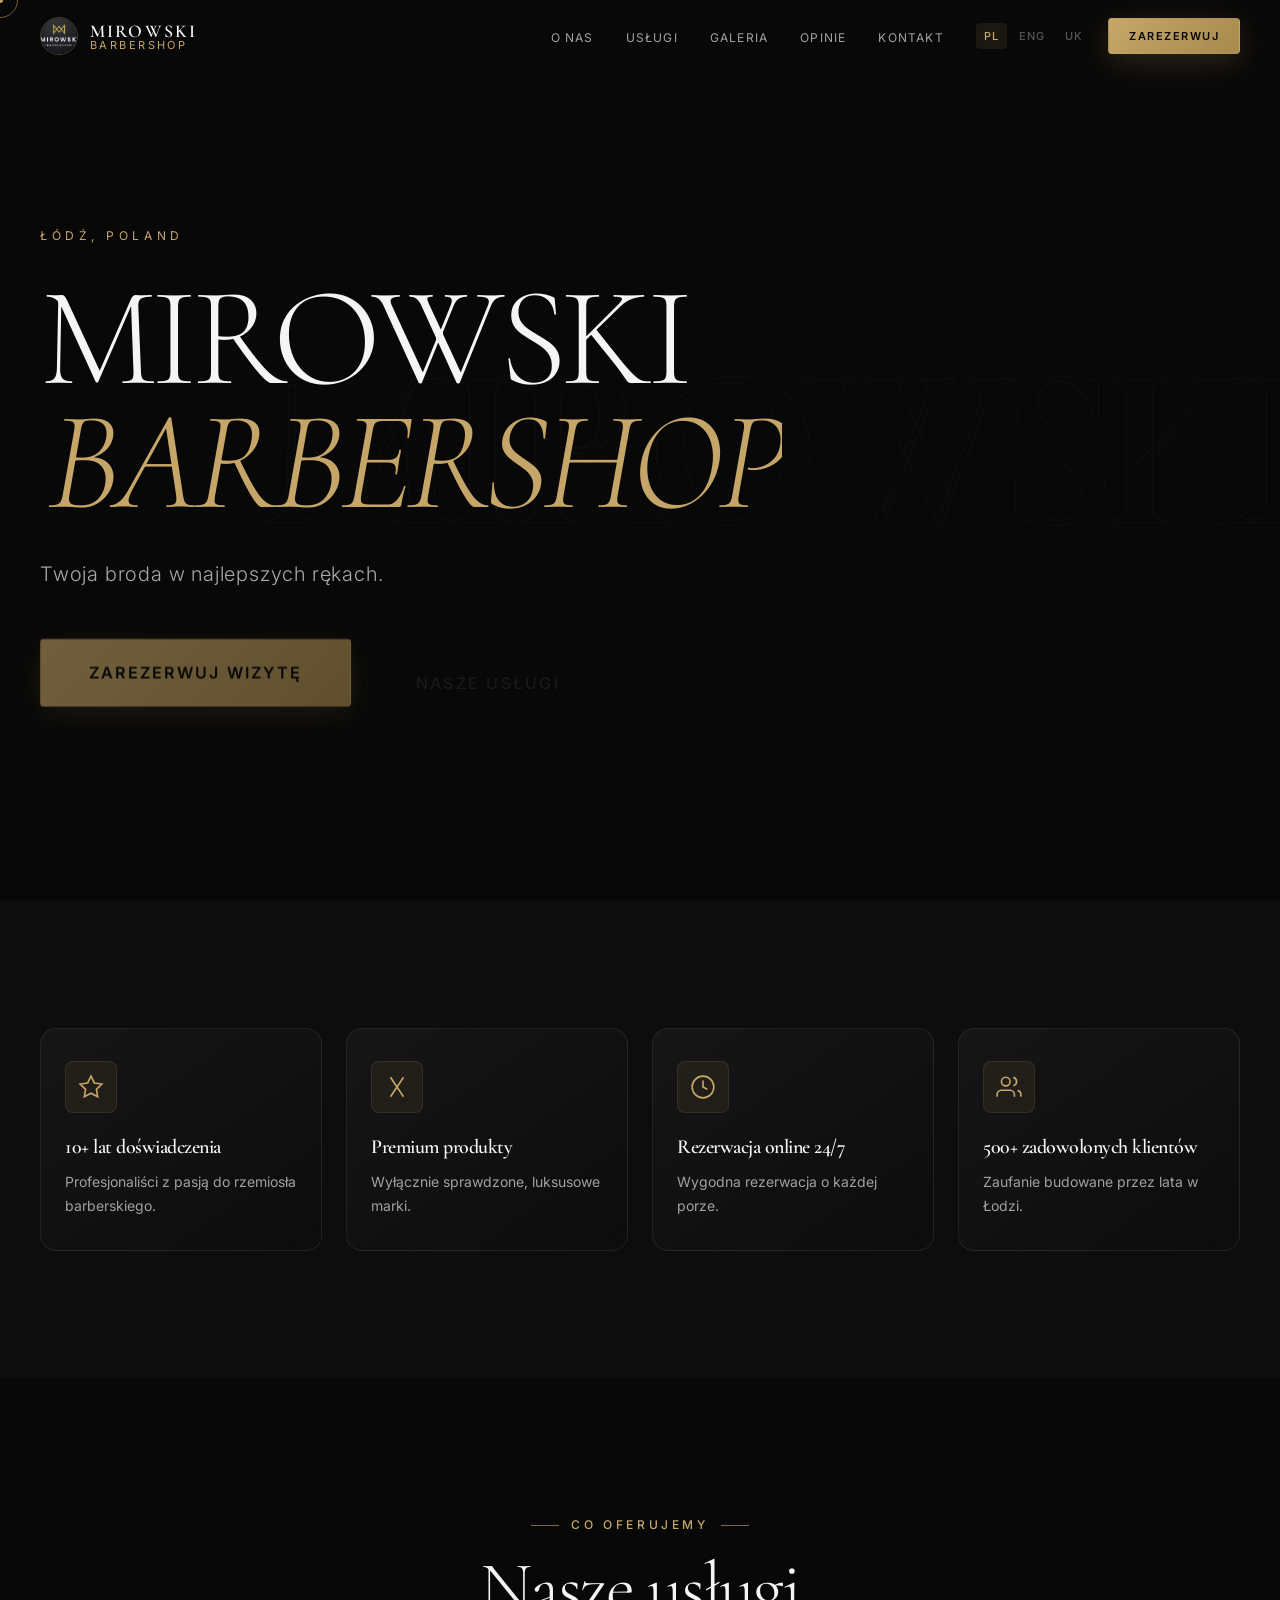
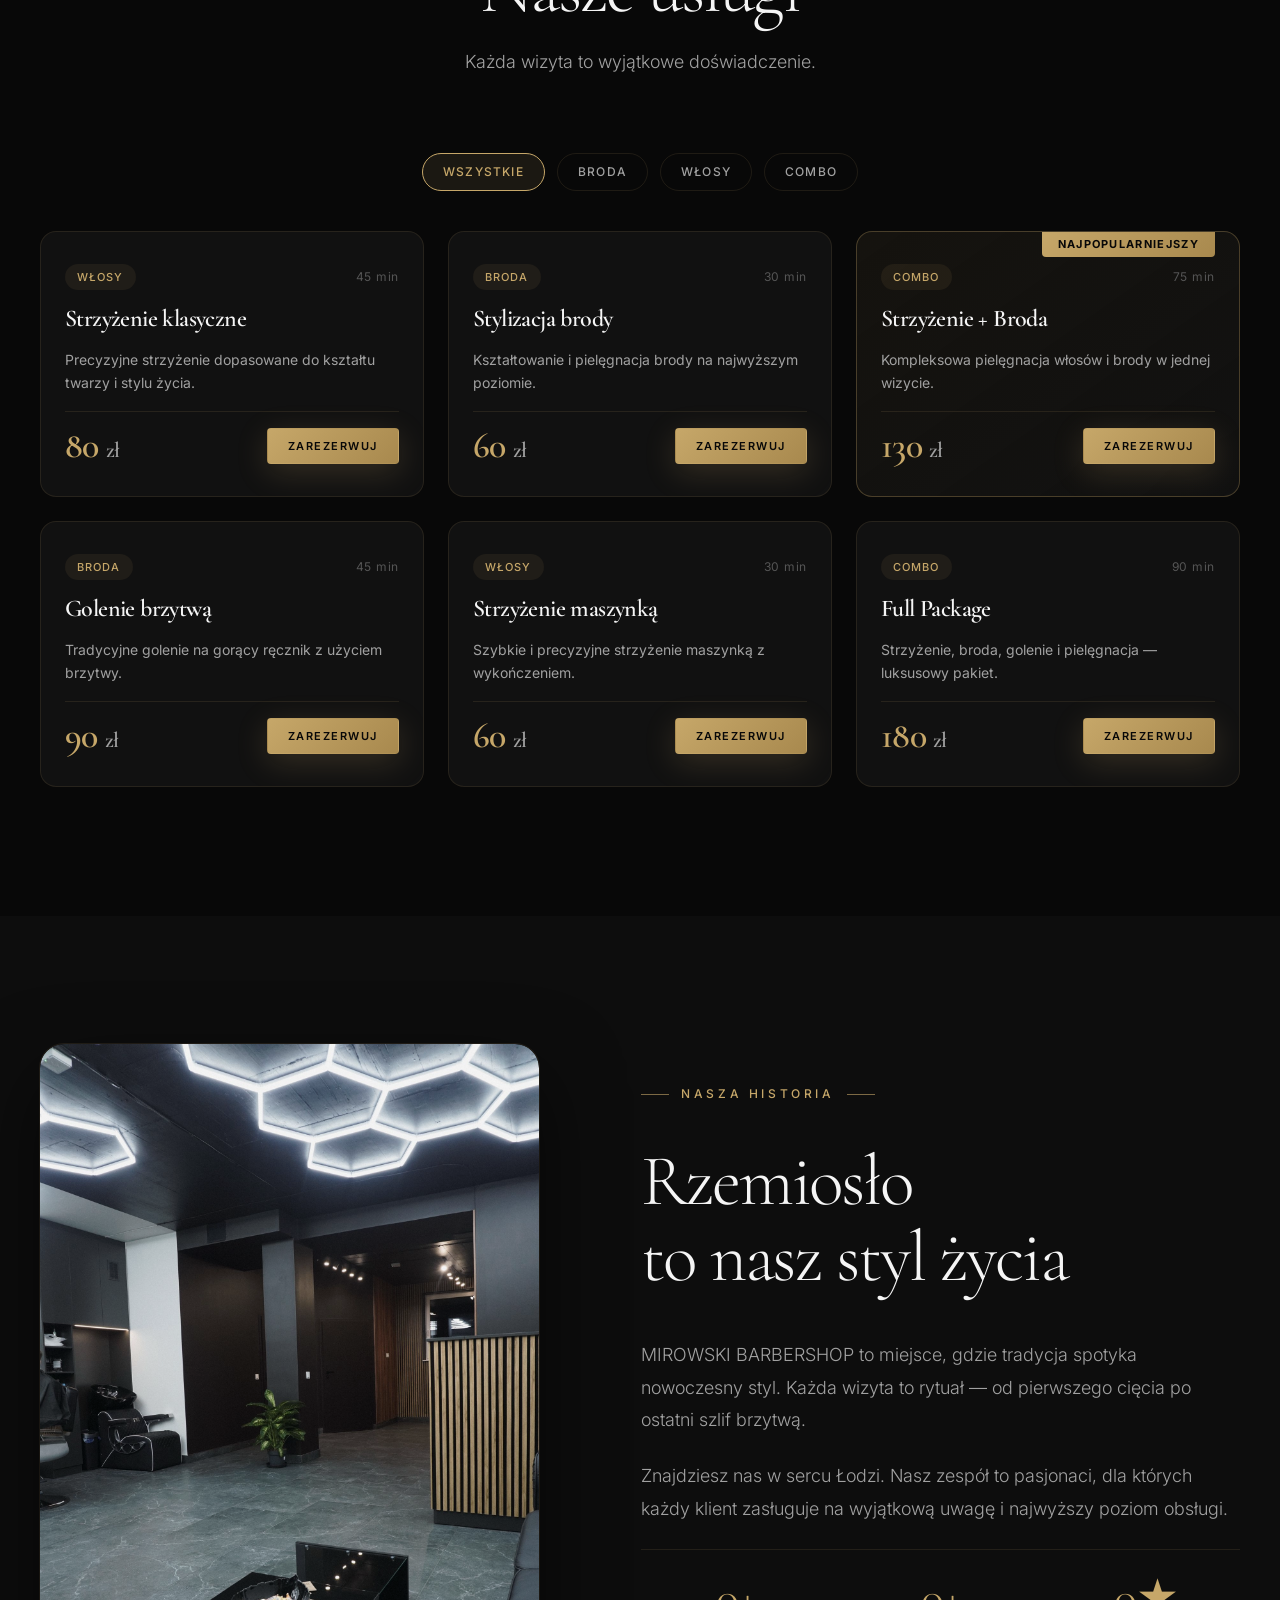
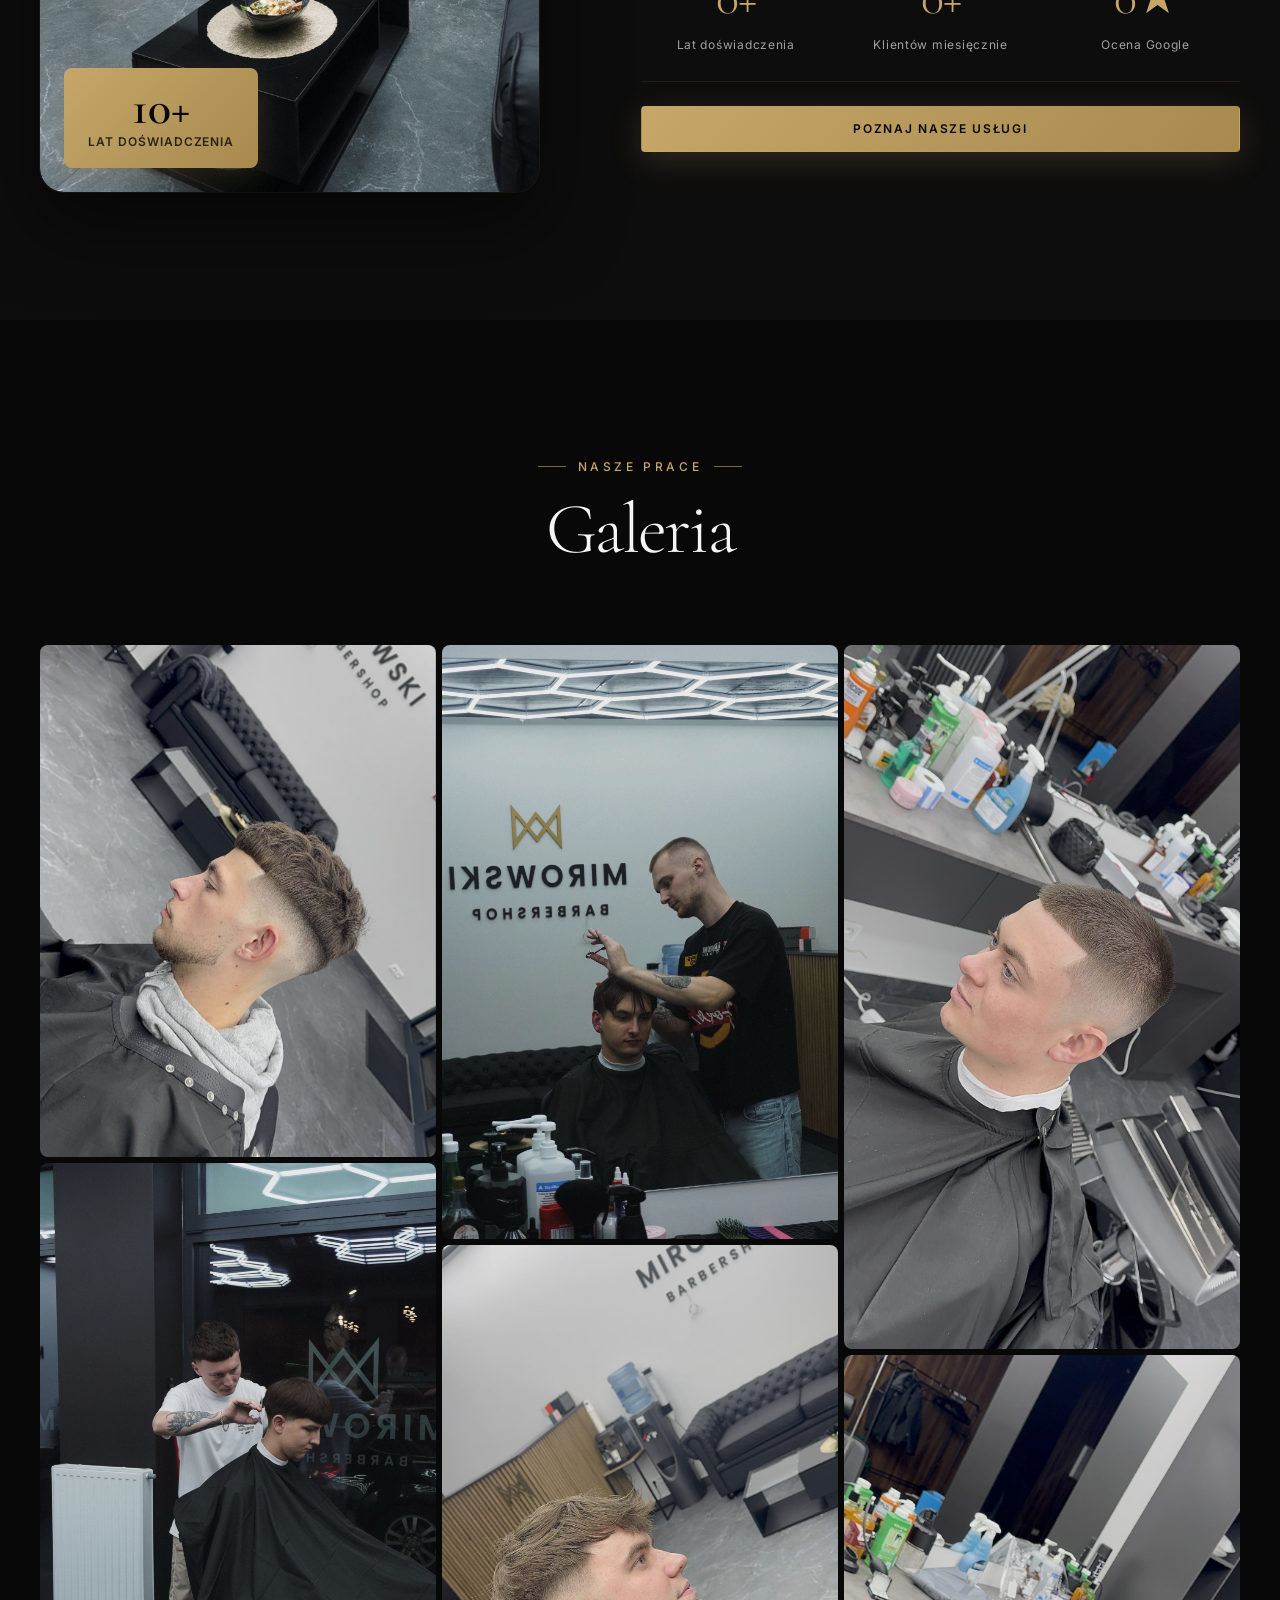
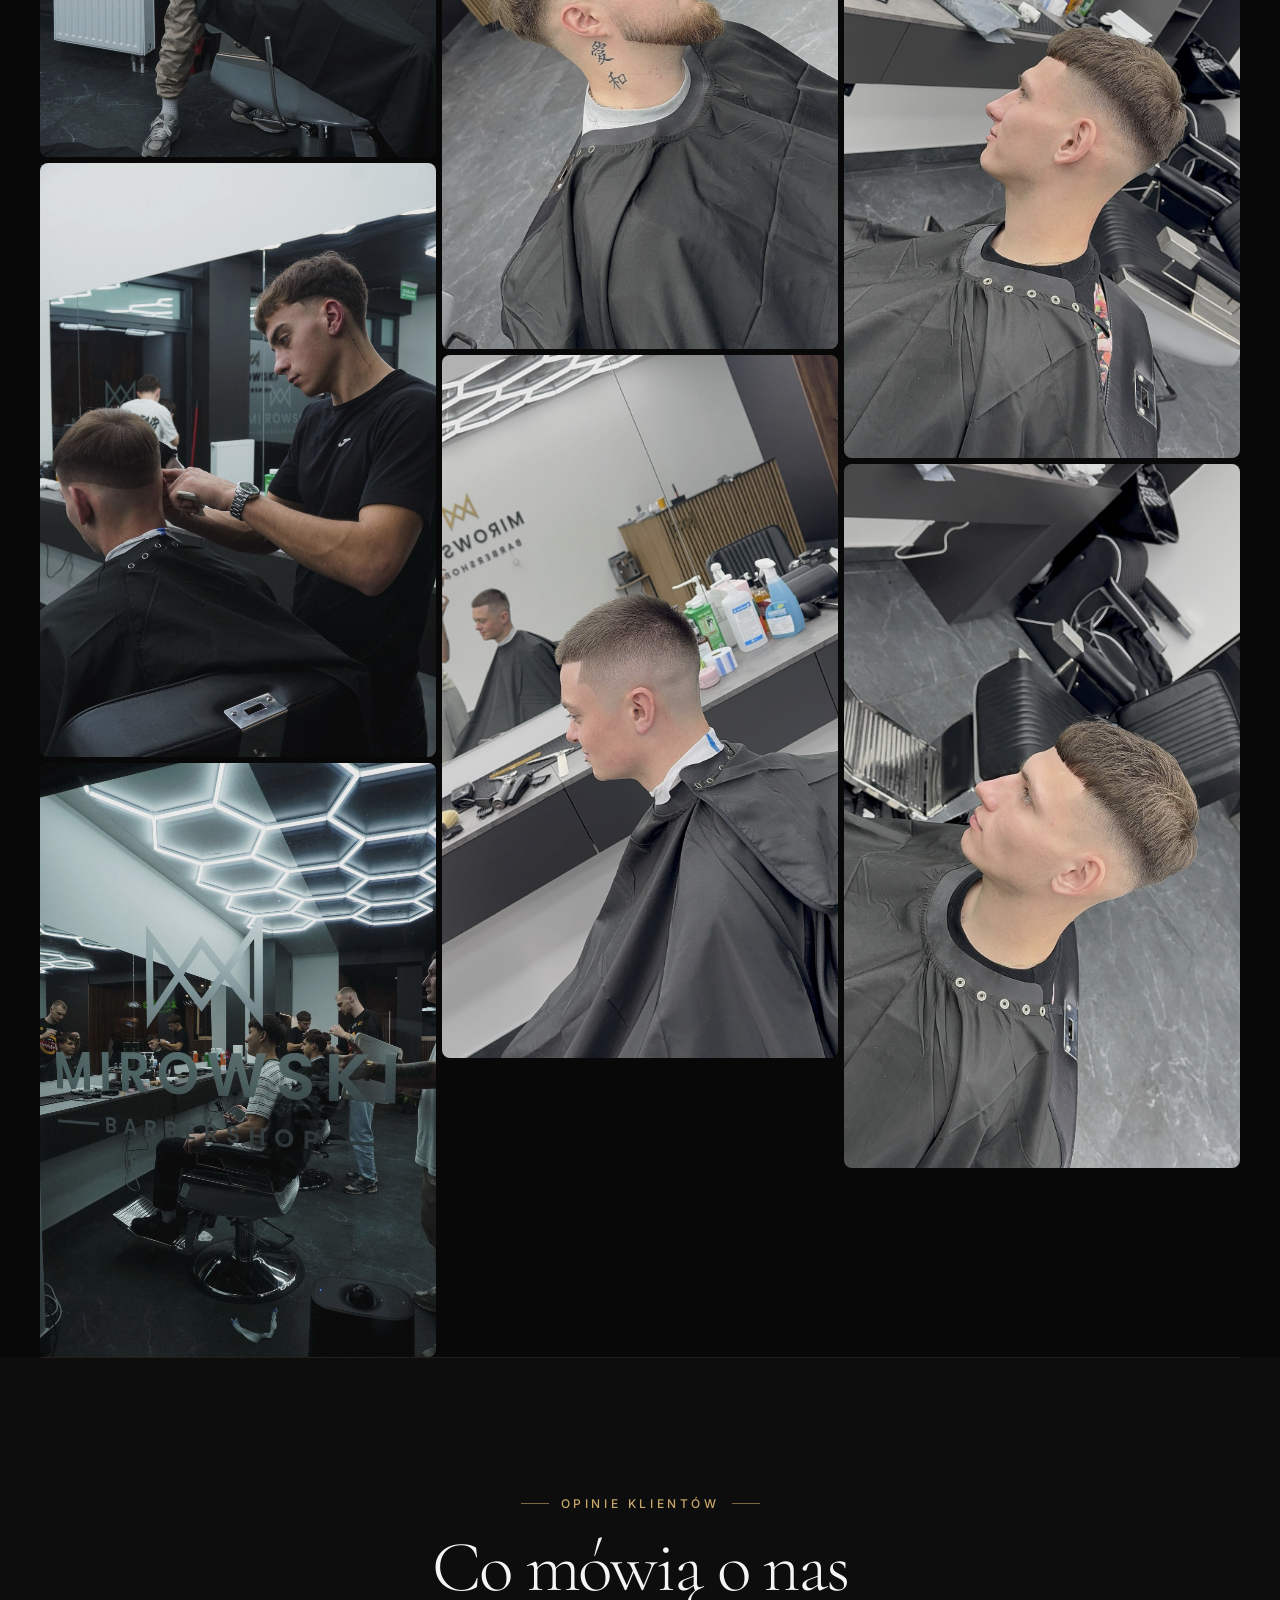
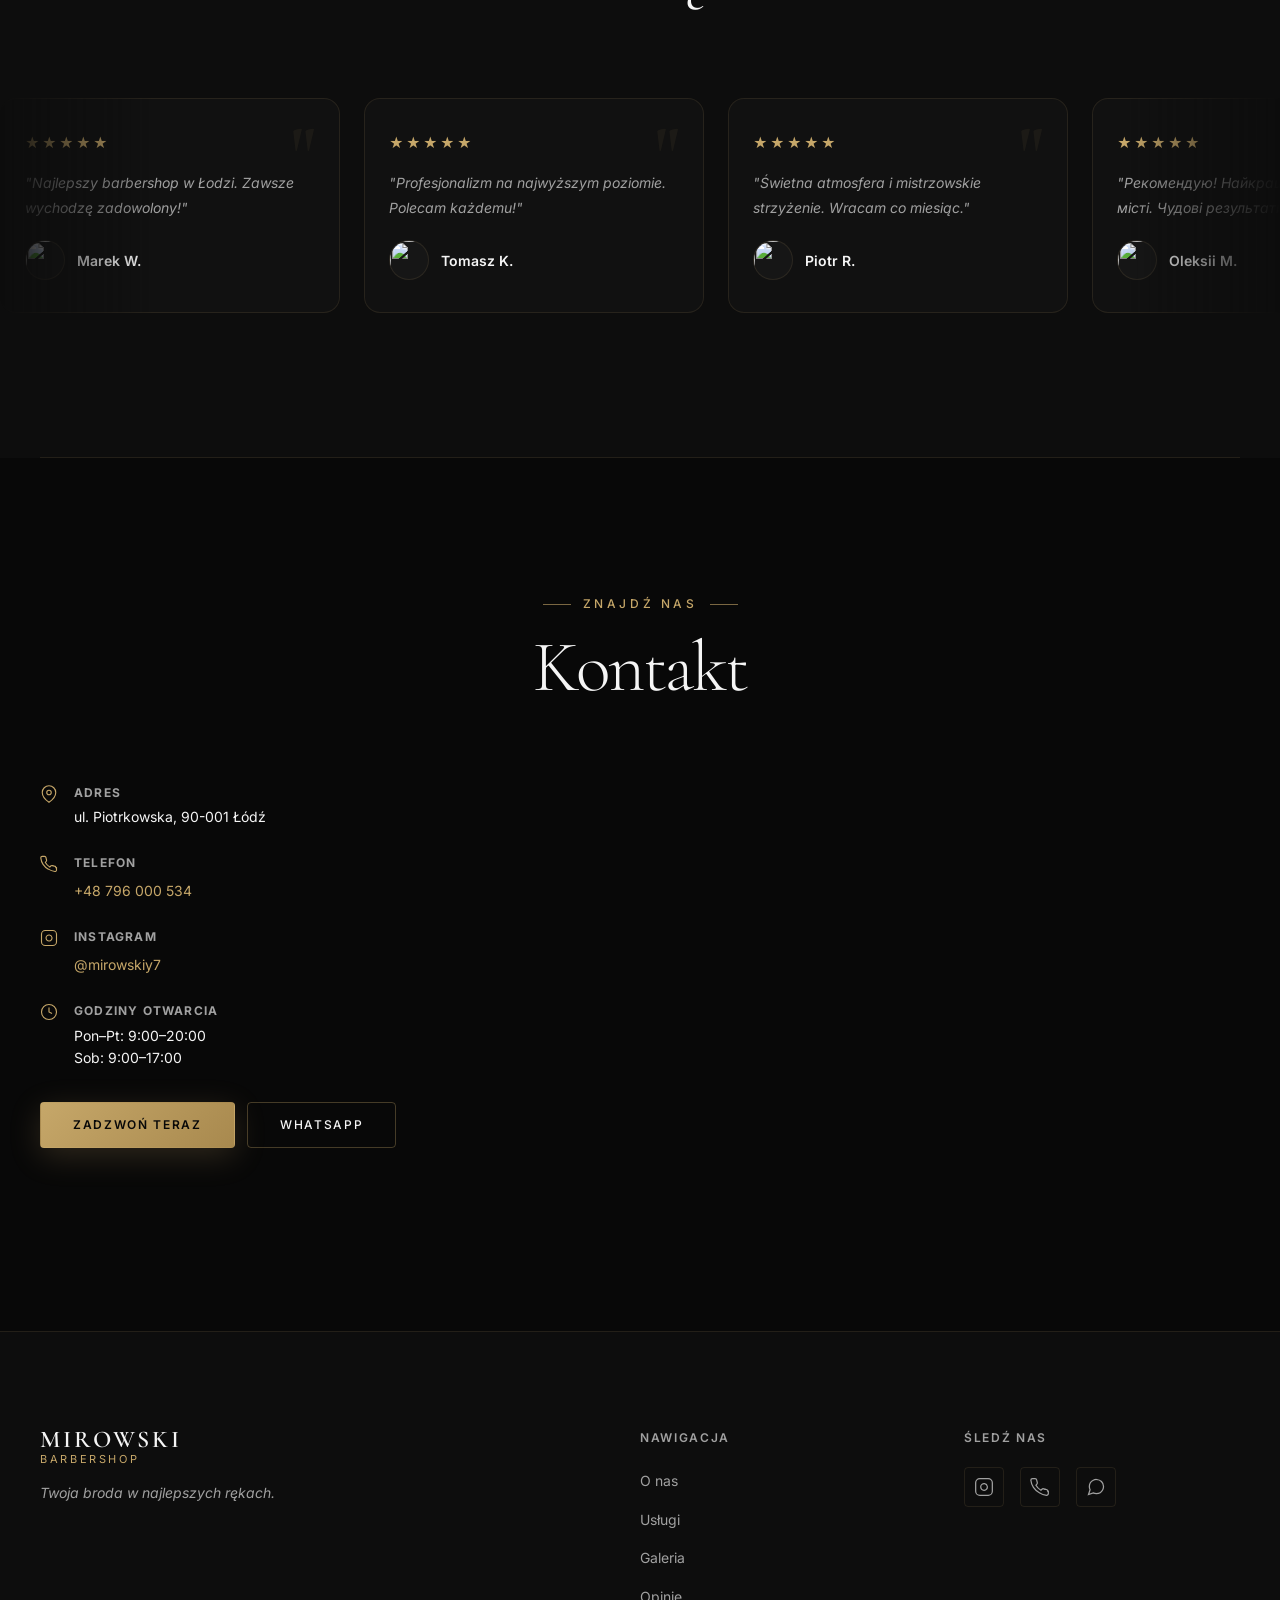
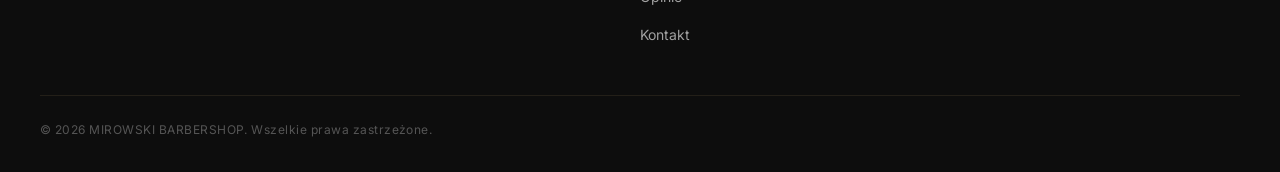
==== commit ed11ed33: "Add files via upload" ====
--- a/index.html
+++ b/index.html
@@ -27,6 +27,7 @@
   <meta name="twitter:image"       content="assets/images/hero/og-image.jpg">
 
   <title>MIROWSKI BARBERSHOP — Premium Barbershop Łódź</title>
+  <link rel="icon" type="image/jpeg" href="Photos/ЛОГО.jpeg">
 
   <!-- Schema.org: LocalBusiness + BarberShop -->
   <script type="application/ld+json">
@@ -106,9 +107,7 @@
     <nav class="nav container" aria-label="Nawigacja główna">
 
       <a href="#hero" class="nav__logo" aria-label="MIROWSKI BARBERSHOP — powrót na górę">
-        <svg class="nav__logo-icon" width="20" height="20" viewBox="0 0 24 24" fill="none" stroke="currentColor" stroke-width="1.4" aria-hidden="true">
-          <path d="M6 3l6 9-6 9M18 3l-6 9 6 9"/>
-        </svg>
+        <img src="Photos/ЛОГО.jpeg" alt="MIROWSKI logo" class="nav__logo-img" width="38" height="38">
         <div class="nav__logo-text">
           <span class="nav__logo-name">MIROWSKI</span>
           <span class="nav__logo-sub">BARBERSHOP</span>
@@ -126,7 +125,7 @@
       <div class="nav__actions">
         <div class="lang-switcher" role="group" aria-label="Wybierz język">
           <button class="lang-btn is-active" data-lang="pl" aria-pressed="true">PL</button>
-          <button class="lang-btn" data-lang="en" aria-pressed="false">EN</button>
+          <button class="lang-btn" data-lang="en" aria-pressed="false">ENG</button>
           <button class="lang-btn" data-lang="uk" aria-pressed="false">UK</button>
         </div>
         <button class="btn btn--gold btn--sm magnetic" data-booking-open aria-haspopup="dialog" data-i18n="nav_book">Zarezerwuj</button>
@@ -322,10 +321,10 @@
           <div class="about__media">
             <div class="about__img-wrap">
               <!-- Replace with actual team photo -->
-              <img src="assets/images/team/barber-main.jpg"
-                   alt="Mirowski — Master Barber, 10+ lat doświadczenia"
+              <img src="Photos/салон.jpeg"
+                   alt="MIROWSKI BARBERSHOP — wnętrze salonu"
                    class="about__img" loading="lazy" width="540" height="680"
-                   onerror="this.style.background='#161616'">
+                   data-parallax="0.12">
               <div class="about__img-badge">
                 <span class="about__badge-num">10+</span>
                 <span class="about__badge-lbl" data-i18n="about_badge">lat doświadczenia</span>
@@ -359,36 +358,85 @@
         </header>
       </div>
       <div class="gallery__grid" id="gallery-grid" role="list">
-        <!-- Replace src with actual gallery photos: 3:4 portrait, 1:1 square, 2:1 landscape -->
-        <figure class="gallery__item gallery__item--tall" data-index="0" role="listitem" tabindex="0">
-          <img src="assets/images/gallery/g1.jpg" alt="Classic Cut — strzyżenie klasyczne" loading="lazy" width="400" height="600">
-          <figcaption class="gallery__caption">Classic Cut</figcaption>
-          <div class="gallery__overlay" aria-hidden="true"><span>+</span></div>
+        <figure class="gallery__item" data-index="0" role="listitem" tabindex="0">
+          <img src="Photos/Портфолио.jpeg" alt="Strzyżenie klasyczne" loading="lazy">
+          <div class="gallery__overlay" aria-hidden="true">
+            <span class="gallery__tag">Haircut</span>
+            <span class="gallery__caption">Classic Cut</span>
+            <span class="gallery__overlay-icon">&#43;</span>
+          </div>
         </figure>
         <figure class="gallery__item" data-index="1" role="listitem" tabindex="0">
-          <img src="assets/images/gallery/g2.jpg" alt="Beard Sculpt — stylizacja brody" loading="lazy" width="400" height="400">
-          <figcaption class="gallery__caption">Beard Sculpt</figcaption>
-          <div class="gallery__overlay" aria-hidden="true"><span>+</span></div>
+          <img src="Photos/Портфолио1.jpeg" alt="Stylizacja brody" loading="lazy">
+          <div class="gallery__overlay" aria-hidden="true">
+            <span class="gallery__tag">Beard</span>
+            <span class="gallery__caption">Beard Sculpt</span>
+            <span class="gallery__overlay-icon">&#43;</span>
+          </div>
         </figure>
         <figure class="gallery__item" data-index="2" role="listitem" tabindex="0">
-          <img src="assets/images/gallery/g3.jpg" alt="Skin Fade" loading="lazy" width="400" height="400">
-          <figcaption class="gallery__caption">Skin Fade</figcaption>
-          <div class="gallery__overlay" aria-hidden="true"><span>+</span></div>
-        </figure>
-        <figure class="gallery__item gallery__item--wide" data-index="3" role="listitem" tabindex="0">
-          <img src="assets/images/gallery/g4.jpg" alt="Wnętrze MIROWSKI BARBERSHOP — the space" loading="lazy" width="800" height="400">
-          <figcaption class="gallery__caption">The Space</figcaption>
-          <div class="gallery__overlay" aria-hidden="true"><span>+</span></div>
+          <img src="Photos/Портфолио2.jpeg" alt="Skin Fade" loading="lazy">
+          <div class="gallery__overlay" aria-hidden="true">
+            <span class="gallery__tag">Fade</span>
+            <span class="gallery__caption">Skin Fade</span>
+            <span class="gallery__overlay-icon">&#43;</span>
+          </div>
+        </figure>
+        <figure class="gallery__item" data-index="3" role="listitem" tabindex="0">
+          <img src="Photos/Портфолио3.jpeg" alt="Tekstura i styl" loading="lazy">
+          <div class="gallery__overlay" aria-hidden="true">
+            <span class="gallery__tag">Style</span>
+            <span class="gallery__caption">Texture &amp; Style</span>
+            <span class="gallery__overlay-icon">&#43;</span>
+          </div>
         </figure>
         <figure class="gallery__item" data-index="4" role="listitem" tabindex="0">
-          <img src="assets/images/gallery/g5.jpg" alt="Full Beard — pełna broda" loading="lazy" width="400" height="400">
-          <figcaption class="gallery__caption">The Full Beard</figcaption>
-          <div class="gallery__overlay" aria-hidden="true"><span>+</span></div>
-        </figure>
-        <figure class="gallery__item gallery__item--tall" data-index="5" role="listitem" tabindex="0">
-          <img src="assets/images/gallery/g6.jpg" alt="Textured Top — teksturowany top" loading="lazy" width="400" height="600">
-          <figcaption class="gallery__caption">Textured Top</figcaption>
-          <div class="gallery__overlay" aria-hidden="true"><span>+</span></div>
+          <img src="Photos/Портфолио4.jpeg" alt="Pełna broda" loading="lazy">
+          <div class="gallery__overlay" aria-hidden="true">
+            <span class="gallery__tag">Beard</span>
+            <span class="gallery__caption">Full Beard</span>
+            <span class="gallery__overlay-icon">&#43;</span>
+          </div>
+        </figure>
+        <figure class="gallery__item" data-index="5" role="listitem" tabindex="0">
+          <img src="Photos/Портфолио5.jpeg" alt="Fade masterpiece" loading="lazy">
+          <div class="gallery__overlay" aria-hidden="true">
+            <span class="gallery__tag">Fade</span>
+            <span class="gallery__caption">Fade Master</span>
+            <span class="gallery__overlay-icon">&#43;</span>
+          </div>
+        </figure>
+        <figure class="gallery__item" data-index="6" role="listitem" tabindex="0">
+          <img src="Photos/Портфолио6.jpeg" alt="Modern pompadour" loading="lazy">
+          <div class="gallery__overlay" aria-hidden="true">
+            <span class="gallery__tag">Style</span>
+            <span class="gallery__caption">Pompadour</span>
+            <span class="gallery__overlay-icon">&#43;</span>
+          </div>
+        </figure>
+        <figure class="gallery__item" data-index="7" role="listitem" tabindex="0">
+          <img src="Photos/Портфолио7.jpeg" alt="Undercut precision" loading="lazy">
+          <div class="gallery__overlay" aria-hidden="true">
+            <span class="gallery__tag">Haircut</span>
+            <span class="gallery__caption">Undercut</span>
+            <span class="gallery__overlay-icon">&#43;</span>
+          </div>
+        </figure>
+        <figure class="gallery__item" data-index="8" role="listitem" tabindex="0">
+          <img src="Photos/Портфолио8.jpeg" alt="Klasyczna stylizacja" loading="lazy">
+          <div class="gallery__overlay" aria-hidden="true">
+            <span class="gallery__tag">Combo</span>
+            <span class="gallery__caption">Full Package</span>
+            <span class="gallery__overlay-icon">&#43;</span>
+          </div>
+        </figure>
+        <figure class="gallery__item" data-index="9" role="listitem" tabindex="0">
+          <img src="Photos/Портфолио9.jpeg" alt="Premium finish" loading="lazy">
+          <div class="gallery__overlay" aria-hidden="true">
+            <span class="gallery__tag">Premium</span>
+            <span class="gallery__caption">Premium Finish</span>
+            <span class="gallery__overlay-icon">&#43;</span>
+          </div>
         </figure>
       </div>
       <div id="lightbox" class="lightbox" role="dialog" aria-modal="true" aria-label="Powiększone zdjęcie" aria-hidden="true">
--- a/styles.css
+++ b/styles.css
@@ -113,7 +113,8 @@
   overflow-x: hidden;
 }
 
-body.is-loading, body.modal-open, body.menu-open { overflow: hidden; }
+body.is-loading, body.menu-open { overflow: hidden; }
+body.modal-open { overflow: hidden; position: fixed; } /* position:fixed = iOS scroll-behind fix */
 
 img, video, svg, canvas { display: block; max-width: 100%; }
 img, video { height: auto; }
@@ -375,8 +376,15 @@
   text-decoration: none;
 }
 
-.nav__logo-icon { color: var(--gold); transition: transform .4s var(--ease-luxury); }
-.nav__logo:hover .nav__logo-icon { transform: rotate(15deg) scale(1.1); }
+.nav__logo-img {
+  width: 38px; height: 38px;
+  border-radius: 50%;
+  object-fit: cover;
+  border: 1.5px solid var(--border-gold);
+  flex-shrink: 0;
+  transition: border-color .3s, box-shadow .3s;
+}
+.nav__logo:hover .nav__logo-img { border-color: var(--gold); box-shadow: 0 0 0 3px rgba(198,167,105,.15); }
 
 .nav__logo-text { display: flex; flex-direction: column; line-height: 1; }
 .nav__logo-name { font-family: var(--font-display); font-size: var(--text-lg); font-weight: 600; letter-spacing: .12em; color: var(--white); }
@@ -553,7 +561,7 @@
   font-weight: 600;
   box-shadow: var(--shadow-gold);
 }
-.btn--gold:hover { background: var(--grad-gold-h); box-shadow: var(--shadow-gold-lg); transform: translateY(-2px); }
+.btn--gold:hover { background: var(--grad-gold-h); box-shadow: 0 12px 40px rgba(198,167,105,.45), var(--shadow-gold-lg); transform: translateY(-3px); }
 
 .btn--ghost { background: transparent; color: var(--white); border-color: var(--border-gold); }
 .btn--ghost:hover { border-color: var(--gold); color: var(--gold); transform: translateY(-2px); }
@@ -712,9 +720,10 @@
 
 .modal__step {
   flex: 1;
+  min-height: 0;                      /* allows flex shrink so overflow-y activates */
   overflow-y: auto;
+  -webkit-overflow-scrolling: touch;  /* iOS momentum scroll */
   padding: var(--sp-4) var(--sp-8) var(--sp-6);
-  min-height: 220px;
   overscroll-behavior: contain;
   transition: opacity .24s var(--ease-luxury), transform .24s var(--ease-luxury);
 }
@@ -1002,7 +1011,11 @@
   background: var(--grad-card);
   position: relative;
   overflow: hidden;
-  transition: border-color var(--dur-base), transform var(--dur-base) var(--ease-luxury);
+  will-change: transform;
+  transition:
+    border-color .55s var(--ease-luxury),
+    transform    .55s var(--ease-luxury),
+    box-shadow   .55s var(--ease-luxury);
 }
 
 .benefit-card::before {
@@ -1013,10 +1026,14 @@
   background: var(--grad-gold);
   transform: scaleX(0);
   transform-origin: left;
-  transition: transform .5s var(--ease-luxury);
-}
-
-.benefit-card:hover { border-color: var(--border-gold); transform: translateY(-4px); }
+  transition: transform .65s var(--ease-luxury);
+}
+
+.benefit-card:hover {
+  border-color: var(--border-gold);
+  transform: translateY(-10px);
+  box-shadow: 0 28px 64px rgba(0,0,0,.55), var(--shadow-gold);
+}
 .benefit-card:hover::before { transform: scaleX(1); }
 
 .benefit-card__icon {
@@ -1063,7 +1080,11 @@
   gap: var(--sp-4);
   position: relative;
   overflow: hidden;
-  transition: border-color var(--dur-base), transform var(--dur-base) var(--ease-luxury), box-shadow var(--dur-base);
+  will-change: transform;
+  transition:
+    border-color .55s var(--ease-luxury),
+    transform    .55s var(--ease-luxury),
+    box-shadow   .55s var(--ease-luxury);
 }
 
 .service-card::after {
@@ -1072,14 +1093,14 @@
   inset: 0;
   background: var(--grad-card);
   opacity: 0;
-  transition: opacity var(--dur-base);
+  transition: opacity .55s var(--ease-luxury);
   pointer-events: none;
 }
 
 .service-card:hover {
   border-color: var(--border-gold);
-  transform: translateY(-6px);
-  box-shadow: var(--shadow-md), var(--shadow-gold);
+  transform: translateY(-12px);
+  box-shadow: 0 36px 80px rgba(0,0,0,.65), var(--shadow-gold-lg);
 }
 .service-card:hover::after { opacity: 1; }
 
@@ -1163,29 +1184,60 @@
   position: relative;
   border-radius: var(--r-xl);
   overflow: hidden;
-}
-
+  box-shadow: 0 32px 80px rgba(0,0,0,.55), 0 0 0 1px var(--border);
+  transition: box-shadow .6s var(--ease-luxury);
+}
+
+/* Offset gold frame behind the image */
 .about__img-wrap::before {
   content: '';
   position: absolute;
-  inset: -12px;
-  border: 1px solid var(--border-gold);
+  inset: -14px;
+  border: 1px solid rgba(198,167,105,.35);
+  border-radius: calc(var(--r-xl) + 4px);
+  z-index: -1;
+  transform: translate(14px, 14px);
+  transition: border-color .6s var(--ease-luxury);
+  pointer-events: none;
+}
+
+/* Luxury gradient overlay — reveals on hover */
+.about__img-wrap::after {
+  content: '';
+  position: absolute;
+  inset: 0;
+  background: linear-gradient(
+    165deg,
+    rgba(198,167,105,.12) 0%,
+    transparent 45%,
+    rgba(198,167,105,.06) 100%
+  );
+  opacity: 0;
+  transition: opacity .6s var(--ease-luxury);
+  pointer-events: none;
+  z-index: 1;
   border-radius: inherit;
-  z-index: -1;
-  transform: translate(12px, 12px);
-}
+}
+
+.about__img-wrap:hover { box-shadow: 0 40px 100px rgba(0,0,0,.65), 0 0 0 1px var(--border-gold), var(--shadow-gold); }
+.about__img-wrap:hover::before { border-color: rgba(198,167,105,.6); }
+.about__img-wrap:hover::after  { opacity: 1; }
 
 .about__img {
   width: 100%;
   border-radius: var(--r-xl);
-  filter: grayscale(.2) contrast(1.05);
-  transition: filter .6s var(--ease-luxury), transform .6s var(--ease-luxury);
+  filter: grayscale(.25) contrast(1.06) brightness(.96);
+  transition: filter .75s var(--ease-luxury), transform .85s var(--ease-luxury);
   display: block;
   object-fit: cover;
-  min-height: 420px;
+  min-height: 480px;
   background: var(--card-2);
-}
-.about__img-wrap:hover .about__img { filter: grayscale(0) contrast(1.08); transform: scale(1.02); }
+  will-change: transform;
+}
+.about__img-wrap:hover .about__img {
+  filter: grayscale(0) contrast(1.08) brightness(1);
+  transform: scale(1.04);
+}
 
 .about__img-badge {
   position: absolute;
@@ -1227,71 +1279,115 @@
 .stat__lbl { font-size: var(--text-xs); color: var(--muted); letter-spacing: .06em; }
 
 /* ================================================================
-   §17 GALLERY
+   §17 GALLERY — CSS Masonry (column-count)
 ================================================================ */
 .gallery { background: var(--bg); padding-bottom: 0; }
 
 .gallery__grid {
-  display: grid;
-  grid-template-columns: repeat(4, 1fr);
-  grid-auto-rows: 260px;
-  gap: 2px;
+  columns: 3;
+  column-gap: 6px;
+  padding-inline: var(--container-pad);
   margin-top: var(--sp-10);
 }
 
 .gallery__item {
+  break-inside: avoid;
+  -webkit-column-break-inside: avoid;
+  display: block;
   position: relative;
   overflow: hidden;
   cursor: pointer;
-  background: var(--card);
-}
-.gallery__item--tall { grid-row: span 2; }
-.gallery__item--wide { grid-column: span 2; }
-
+  border-radius: var(--r-md);
+  margin-bottom: 6px;
+  background: var(--card-2);
+}
+
+/* Images keep their natural aspect ratio */
 .gallery__item img {
-  width: 100%; height: 100%;
-  object-fit: cover;
-  transition: transform .7s var(--ease-luxury), filter .5s;
-  filter: grayscale(.1);
+  width: 100%;
+  height: auto;
   display: block;
-}
-
+  transition: transform .75s var(--ease-luxury), filter .5s var(--ease-luxury);
+  filter: grayscale(.08) brightness(.95);
+  will-change: transform;
+}
+
+/* Gold shimmer overlay on hover */
 .gallery__overlay {
-  position: absolute; inset: 0;
-  background: linear-gradient(to top, rgba(8,8,8,.85) 0%, rgba(8,8,8,.1) 60%);
-  display: flex; align-items: flex-end;
-  padding: var(--sp-6);
+  position: absolute;
+  inset: 0;
+  background:
+    linear-gradient(to top, rgba(8,8,8,.88) 0%, rgba(8,8,8,.0) 55%),
+    linear-gradient(135deg, rgba(198,167,105,.08) 0%, transparent 60%);
+  display: flex;
+  flex-direction: column;
+  align-items: flex-start;
+  justify-content: flex-end;
+  padding: var(--sp-5) var(--sp-5) var(--sp-6);
   opacity: 0;
-  transition: opacity .4s var(--ease-luxury);
-}
-
-.gallery__overlay span {
+  transition: opacity .42s var(--ease-luxury);
+}
+
+.gallery__overlay-icon {
+  position: absolute;
+  top: 50%; left: 50%;
+  transform: translate(-50%,-50%) scale(.7);
+  width: 48px; height: 48px;
+  border: 1.5px solid rgba(198,167,105,.7);
+  border-radius: 50%;
+  display: flex; align-items: center; justify-content: center;
+  color: var(--gold);
+  font-size: 1.3rem;
+  opacity: 0;
+  transition: opacity .35s var(--ease-luxury), transform .4s var(--ease-luxury);
+}
+
+.gallery__caption {
   font-family: var(--font-display);
-  font-size: 2.5rem;
+  font-size: var(--text-xl);
   font-weight: 300;
+  color: var(--white);
+  letter-spacing: .04em;
+  transform: translateY(10px);
+  transition: transform .4s var(--ease-luxury);
+  display: block;
+  position: relative;
+}
+
+.gallery__tag {
+  font-size: var(--text-2xs);
+  letter-spacing: .2em;
+  text-transform: uppercase;
   color: var(--gold);
-  line-height: 1;
-  transform: translateY(12px);
-  transition: transform .4s var(--ease-luxury);
-}
-
-.gallery__item:hover img { transform: scale(1.08); filter: grayscale(0); }
+  margin-bottom: var(--sp-2);
+  display: block;
+  transform: translateY(8px);
+  transition: transform .4s .05s var(--ease-luxury);
+}
+
+/* Hover states */
+.gallery__item:hover img {
+  transform: scale(1.06);
+  filter: grayscale(0) brightness(1);
+}
 .gallery__item:hover .gallery__overlay { opacity: 1; }
-.gallery__item:hover .gallery__overlay span { transform: translateY(0); }
-
-.gallery__caption {
-  position: absolute;
-  bottom: var(--sp-5);
-  left: var(--sp-5);
-  font-size: var(--text-xs);
-  letter-spacing: .12em;
-  text-transform: uppercase;
-  color: var(--muted);
-  opacity: 0;
-  transform: translateY(8px);
-  transition: opacity .35s .1s, transform .35s .1s;
-}
-.gallery__item:hover .gallery__caption { opacity: 1; transform: translateY(0); }
+.gallery__item:hover .gallery__overlay-icon { opacity: 1; transform: translate(-50%,-50%) scale(1); }
+.gallery__item:hover .gallery__caption  { transform: translateY(0); }
+.gallery__item:hover .gallery__tag      { transform: translateY(0); }
+
+/* Gold top border slide-in on hover */
+.gallery__item::after {
+  content: '';
+  position: absolute;
+  top: 0; left: 0; right: 0;
+  height: 2px;
+  background: var(--grad-gold);
+  transform: scaleX(0);
+  transform-origin: left;
+  transition: transform .5s var(--ease-luxury);
+  z-index: 2;
+}
+.gallery__item:hover::after { transform: scaleX(1); }
 
 /* ================================================================
    §18 TESTIMONIALS
@@ -1320,7 +1416,11 @@
   width: 340px;
   flex-shrink: 0;
   position: relative;
-  transition: border-color var(--dur-base), transform var(--dur-base) var(--ease-luxury);
+  will-change: transform;
+  transition:
+    border-color .55s var(--ease-luxury),
+    transform    .55s var(--ease-luxury),
+    box-shadow   .55s var(--ease-luxury);
 }
 
 .review-card::before {
@@ -1336,7 +1436,11 @@
   pointer-events: none;
 }
 
-.review-card:hover { border-color: var(--border-gold); transform: translateY(-4px); }
+.review-card:hover {
+  border-color: var(--border-gold);
+  transform: translateY(-8px);
+  box-shadow: 0 24px 56px rgba(0,0,0,.55), var(--shadow-gold);
+}
 
 .review-card__stars { color: var(--gold); font-size: var(--text-sm); letter-spacing: 2px; margin-bottom: var(--sp-4); }
 .review-card__text  { font-size: var(--text-sm); color: var(--muted); line-height: 1.8; margin-bottom: var(--sp-5); font-style: italic; }
@@ -1580,8 +1684,7 @@
   .contact__layout { grid-template-columns: 1fr; }
 
   .gallery__grid {
-    grid-template-columns: repeat(2, 1fr);
-    grid-auto-rows: 220px;
+    columns: 2;
   }
 
   .footer__top { grid-template-columns: 1fr; gap: var(--sp-8); }
@@ -1592,11 +1695,19 @@
   .services__grid     { grid-template-columns: 1fr; }
   .benefits__grid     { grid-template-columns: 1fr; }
   .about__stats       { grid-template-columns: repeat(3, 1fr); }
-  .gallery__grid      { grid-template-columns: 1fr 1fr; grid-auto-rows: 180px; }
-  .gallery__item--wide{ grid-column: span 2; }
+  .gallery__grid      { columns: 2; }
 
   .hero__meta { display: none; }
   .hero__title { font-size: clamp(3rem, 14vw, 5rem); }
+
+  /* Mobile: bottom-sheet modal */
+  .modal { align-items: flex-end; padding: 0; }
+  .modal__panel {
+    width: 100%;
+    max-height: 92vh;
+    max-height: 92dvh;    /* dynamic viewport — excludes iOS chrome */
+    border-radius: var(--r-xl) var(--r-xl) 0 0;
+  }
 
   .modal__step       { padding-inline: var(--sp-5); }
   .modal__header     { padding-inline: var(--sp-5); }
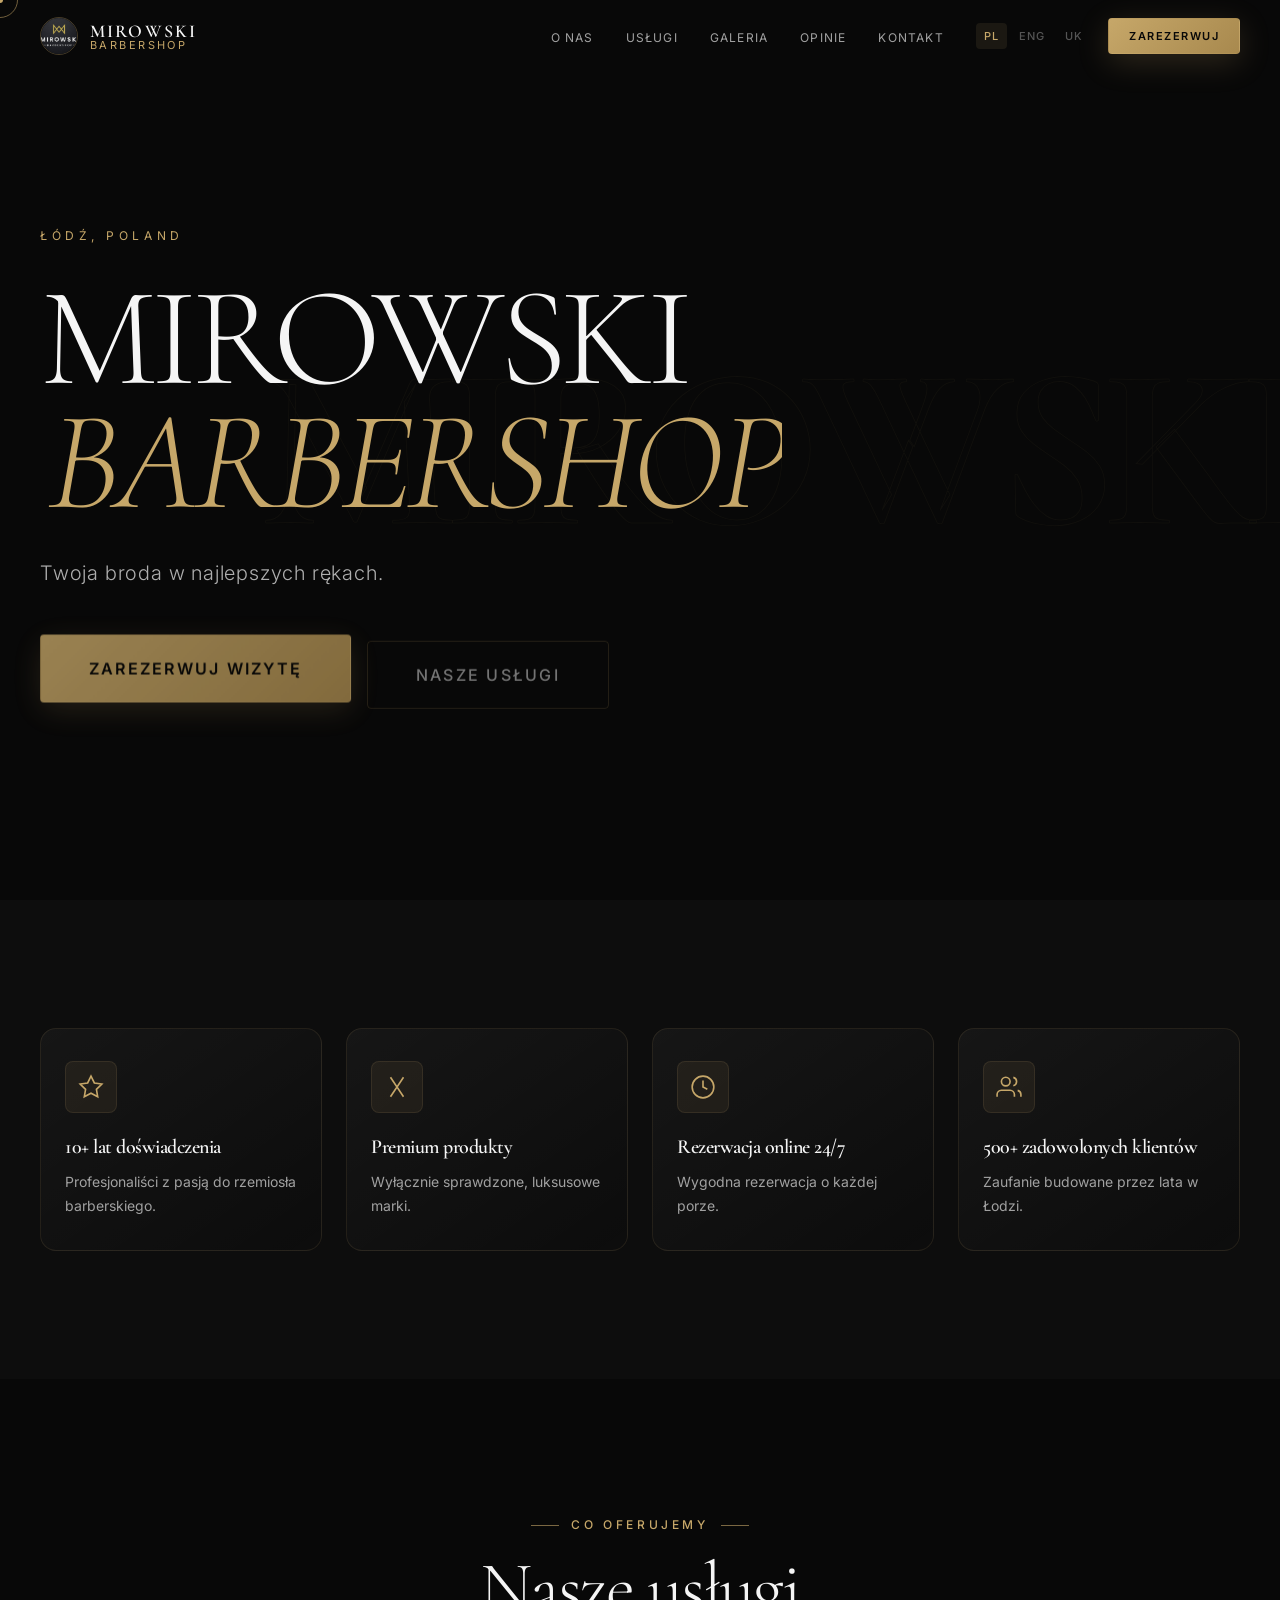
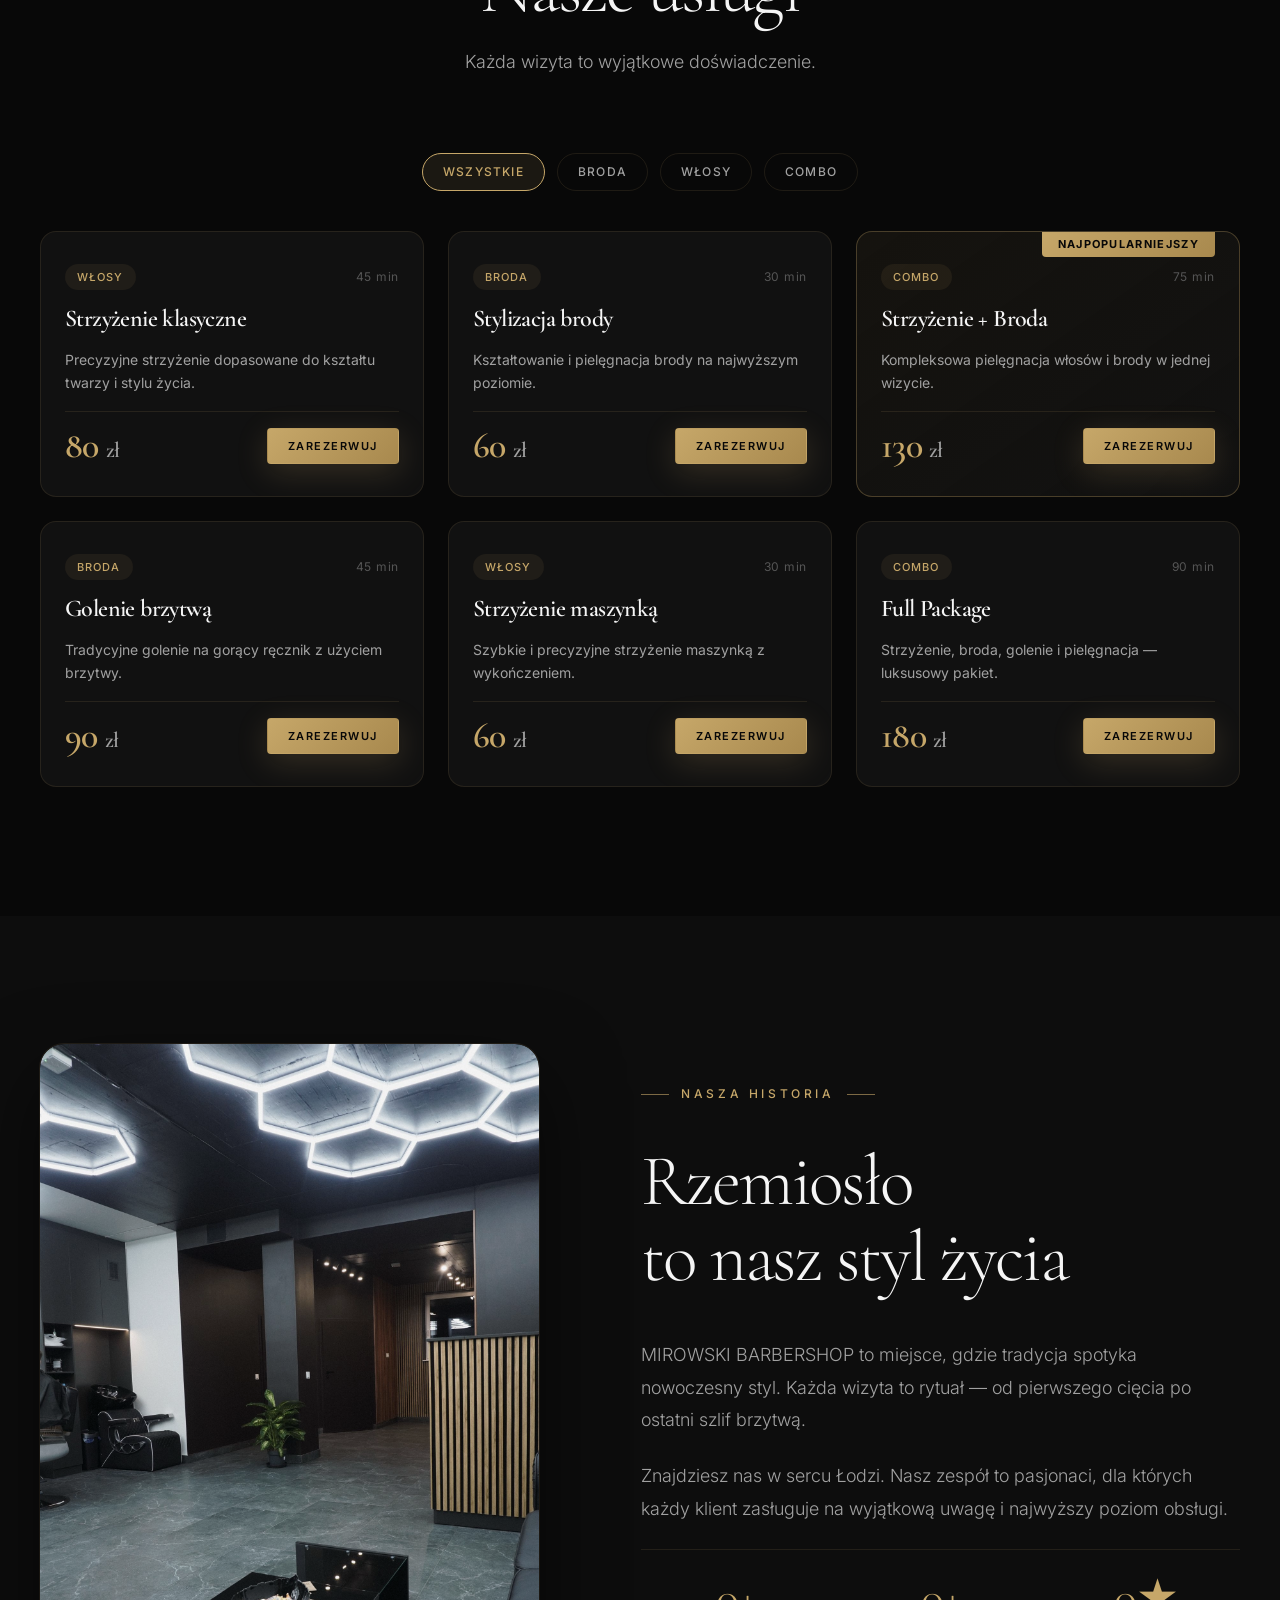
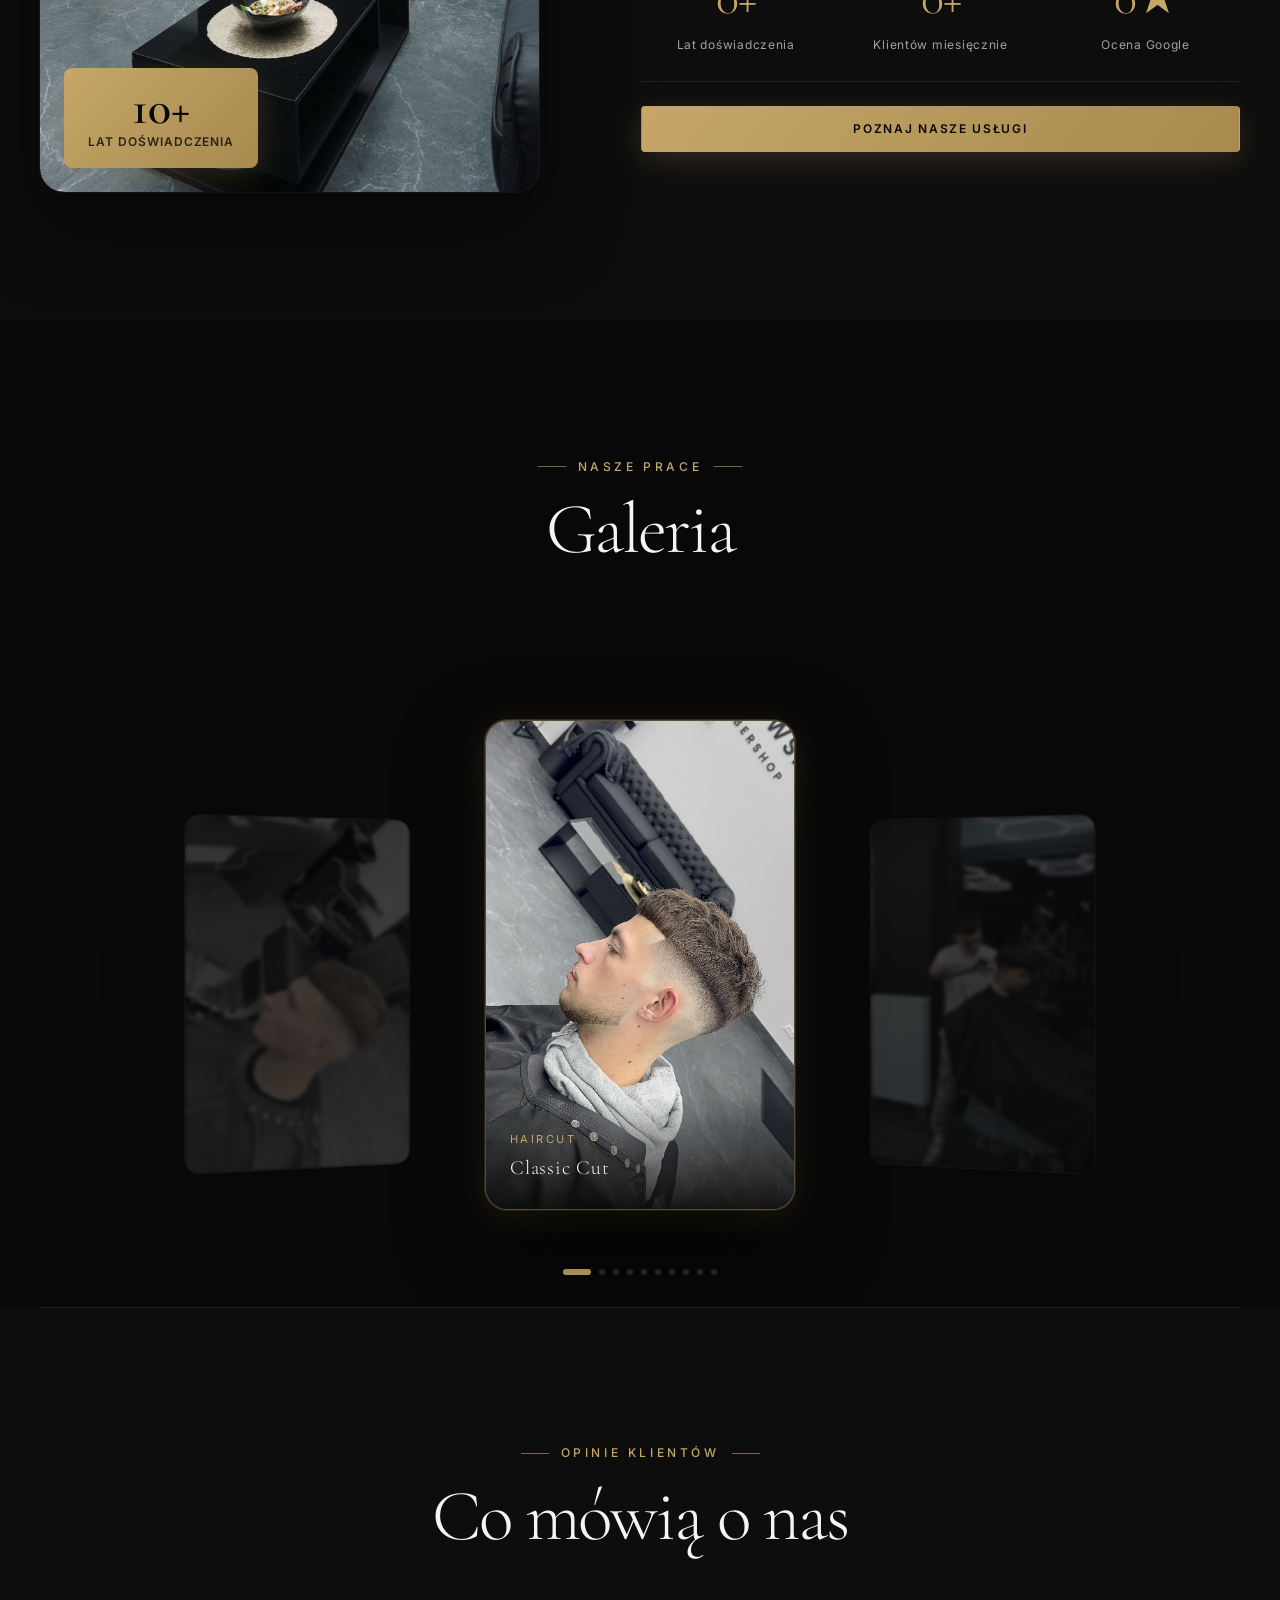
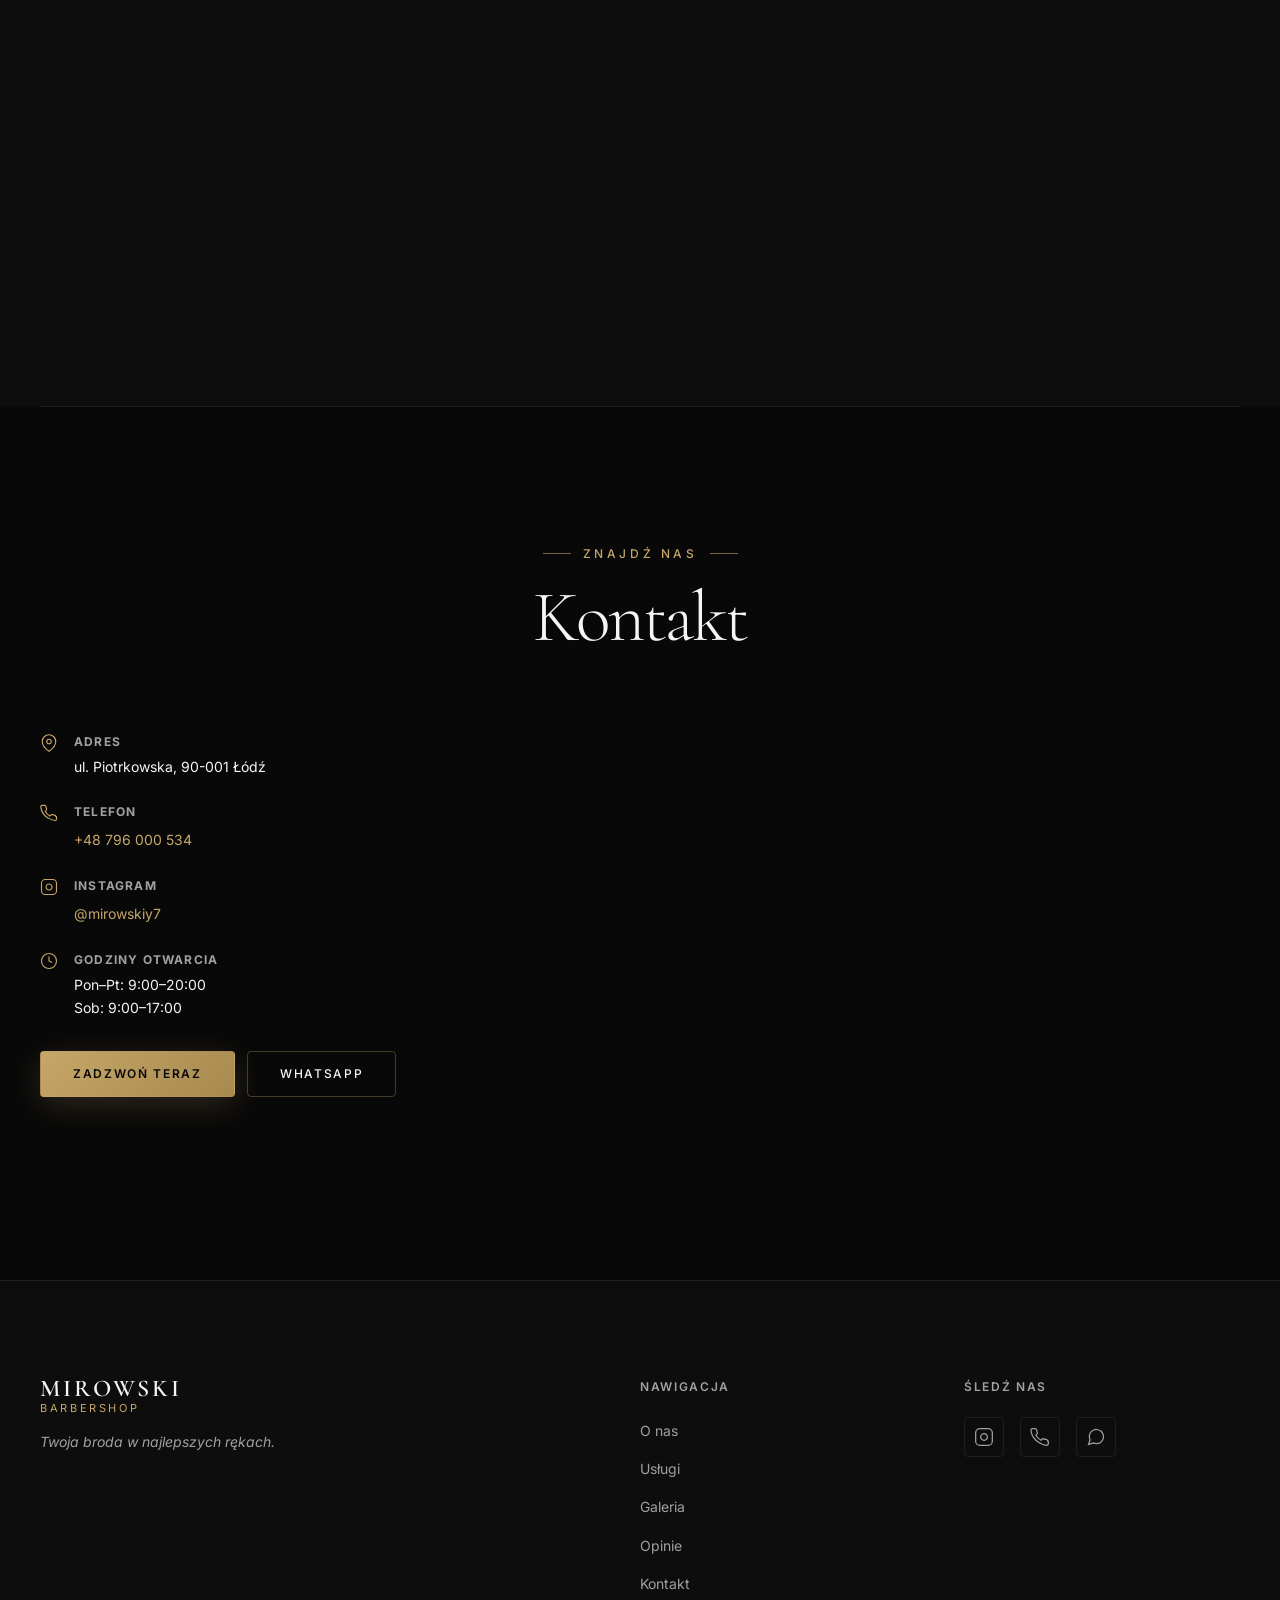
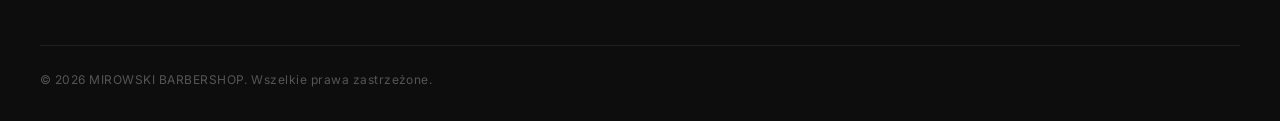
==== commit ef07e7d2: "Add files via upload" ====
--- a/index.html
+++ b/index.html
@@ -357,88 +357,104 @@
           <h2 id="gallery-heading" class="section__title" data-i18n="gallery_title">Galeria</h2>
         </header>
       </div>
-      <div class="gallery__grid" id="gallery-grid" role="list">
-        <figure class="gallery__item" data-index="0" role="listitem" tabindex="0">
-          <img src="Photos/Портфолио.jpeg" alt="Strzyżenie klasyczne" loading="lazy">
-          <div class="gallery__overlay" aria-hidden="true">
-            <span class="gallery__tag">Haircut</span>
-            <span class="gallery__caption">Classic Cut</span>
-            <span class="gallery__overlay-icon">&#43;</span>
-          </div>
-        </figure>
-        <figure class="gallery__item" data-index="1" role="listitem" tabindex="0">
-          <img src="Photos/Портфолио1.jpeg" alt="Stylizacja brody" loading="lazy">
-          <div class="gallery__overlay" aria-hidden="true">
-            <span class="gallery__tag">Beard</span>
-            <span class="gallery__caption">Beard Sculpt</span>
-            <span class="gallery__overlay-icon">&#43;</span>
-          </div>
-        </figure>
-        <figure class="gallery__item" data-index="2" role="listitem" tabindex="0">
-          <img src="Photos/Портфолио2.jpeg" alt="Skin Fade" loading="lazy">
-          <div class="gallery__overlay" aria-hidden="true">
-            <span class="gallery__tag">Fade</span>
-            <span class="gallery__caption">Skin Fade</span>
-            <span class="gallery__overlay-icon">&#43;</span>
-          </div>
-        </figure>
-        <figure class="gallery__item" data-index="3" role="listitem" tabindex="0">
-          <img src="Photos/Портфолио3.jpeg" alt="Tekstura i styl" loading="lazy">
-          <div class="gallery__overlay" aria-hidden="true">
-            <span class="gallery__tag">Style</span>
-            <span class="gallery__caption">Texture &amp; Style</span>
-            <span class="gallery__overlay-icon">&#43;</span>
-          </div>
-        </figure>
-        <figure class="gallery__item" data-index="4" role="listitem" tabindex="0">
-          <img src="Photos/Портфолио4.jpeg" alt="Pełna broda" loading="lazy">
-          <div class="gallery__overlay" aria-hidden="true">
-            <span class="gallery__tag">Beard</span>
-            <span class="gallery__caption">Full Beard</span>
-            <span class="gallery__overlay-icon">&#43;</span>
-          </div>
-        </figure>
-        <figure class="gallery__item" data-index="5" role="listitem" tabindex="0">
-          <img src="Photos/Портфолио5.jpeg" alt="Fade masterpiece" loading="lazy">
-          <div class="gallery__overlay" aria-hidden="true">
-            <span class="gallery__tag">Fade</span>
-            <span class="gallery__caption">Fade Master</span>
-            <span class="gallery__overlay-icon">&#43;</span>
-          </div>
-        </figure>
-        <figure class="gallery__item" data-index="6" role="listitem" tabindex="0">
-          <img src="Photos/Портфолио6.jpeg" alt="Modern pompadour" loading="lazy">
-          <div class="gallery__overlay" aria-hidden="true">
-            <span class="gallery__tag">Style</span>
-            <span class="gallery__caption">Pompadour</span>
-            <span class="gallery__overlay-icon">&#43;</span>
-          </div>
-        </figure>
-        <figure class="gallery__item" data-index="7" role="listitem" tabindex="0">
-          <img src="Photos/Портфолио7.jpeg" alt="Undercut precision" loading="lazy">
-          <div class="gallery__overlay" aria-hidden="true">
-            <span class="gallery__tag">Haircut</span>
-            <span class="gallery__caption">Undercut</span>
-            <span class="gallery__overlay-icon">&#43;</span>
-          </div>
-        </figure>
-        <figure class="gallery__item" data-index="8" role="listitem" tabindex="0">
-          <img src="Photos/Портфолио8.jpeg" alt="Klasyczna stylizacja" loading="lazy">
-          <div class="gallery__overlay" aria-hidden="true">
-            <span class="gallery__tag">Combo</span>
-            <span class="gallery__caption">Full Package</span>
-            <span class="gallery__overlay-icon">&#43;</span>
-          </div>
-        </figure>
-        <figure class="gallery__item" data-index="9" role="listitem" tabindex="0">
-          <img src="Photos/Портфолио9.jpeg" alt="Premium finish" loading="lazy">
-          <div class="gallery__overlay" aria-hidden="true">
-            <span class="gallery__tag">Premium</span>
-            <span class="gallery__caption">Premium Finish</span>
-            <span class="gallery__overlay-icon">&#43;</span>
-          </div>
-        </figure>
-      </div>
+
+      <div class="gallery__slider" id="gallery-slider" role="region" aria-label="Portfolio">
+
+        <div class="gallery__track" id="gallery-track">
+
+          <div class="gallery__slide" data-index="0" data-tag="Haircut" data-caption="Classic Cut">
+            <img src="Photos/Портфолио.jpeg" alt="Strzyżenie klasyczne" loading="lazy">
+            <div class="gallery__slide-info">
+              <span class="gallery__slide-tag">Haircut</span>
+              <span class="gallery__slide-caption">Classic Cut</span>
+            </div>
+          </div>
+
+          <div class="gallery__slide" data-index="1" data-tag="Beard" data-caption="Beard Sculpt">
+            <img src="Photos/Портфолио1.jpeg" alt="Stylizacja brody" loading="lazy">
+            <div class="gallery__slide-info">
+              <span class="gallery__slide-tag">Beard</span>
+              <span class="gallery__slide-caption">Beard Sculpt</span>
+            </div>
+          </div>
+
+          <div class="gallery__slide" data-index="2" data-tag="Fade" data-caption="Skin Fade">
+            <img src="Photos/Портфолио2.jpeg" alt="Skin Fade" loading="lazy">
+            <div class="gallery__slide-info">
+              <span class="gallery__slide-tag">Fade</span>
+              <span class="gallery__slide-caption">Skin Fade</span>
+            </div>
+          </div>
+
+          <div class="gallery__slide" data-index="3" data-tag="Style" data-caption="Texture &amp; Style">
+            <img src="Photos/Портфолио3.jpeg" alt="Tekstura i styl" loading="lazy">
+            <div class="gallery__slide-info">
+              <span class="gallery__slide-tag">Style</span>
+              <span class="gallery__slide-caption">Texture &amp; Style</span>
+            </div>
+          </div>
+
+          <div class="gallery__slide" data-index="4" data-tag="Beard" data-caption="Full Beard">
+            <img src="Photos/Портфолио4.jpeg" alt="Pełna broda" loading="lazy">
+            <div class="gallery__slide-info">
+              <span class="gallery__slide-tag">Beard</span>
+              <span class="gallery__slide-caption">Full Beard</span>
+            </div>
+          </div>
+
+          <div class="gallery__slide" data-index="5" data-tag="Fade" data-caption="Fade Master">
+            <img src="Photos/Портфолио5.jpeg" alt="Fade masterpiece" loading="lazy">
+            <div class="gallery__slide-info">
+              <span class="gallery__slide-tag">Fade</span>
+              <span class="gallery__slide-caption">Fade Master</span>
+            </div>
+          </div>
+
+          <div class="gallery__slide" data-index="6" data-tag="Style" data-caption="Pompadour">
+            <img src="Photos/Портфолио6.jpeg" alt="Modern pompadour" loading="lazy">
+            <div class="gallery__slide-info">
+              <span class="gallery__slide-tag">Style</span>
+              <span class="gallery__slide-caption">Pompadour</span>
+            </div>
+          </div>
+
+          <div class="gallery__slide" data-index="7" data-tag="Haircut" data-caption="Undercut">
+            <img src="Photos/Портфолио7.jpeg" alt="Undercut precision" loading="lazy">
+            <div class="gallery__slide-info">
+              <span class="gallery__slide-tag">Haircut</span>
+              <span class="gallery__slide-caption">Undercut</span>
+            </div>
+          </div>
+
+          <div class="gallery__slide" data-index="8" data-tag="Combo" data-caption="Full Package">
+            <img src="Photos/Портфолио8.jpeg" alt="Klasyczna stylizacja" loading="lazy">
+            <div class="gallery__slide-info">
+              <span class="gallery__slide-tag">Combo</span>
+              <span class="gallery__slide-caption">Full Package</span>
+            </div>
+          </div>
+
+          <div class="gallery__slide" data-index="9" data-tag="Premium" data-caption="Premium Finish">
+            <img src="Photos/Портфолио9.jpeg" alt="Premium finish" loading="lazy">
+            <div class="gallery__slide-info">
+              <span class="gallery__slide-tag">Premium</span>
+              <span class="gallery__slide-caption">Premium Finish</span>
+            </div>
+          </div>
+
+        </div><!-- /.gallery__track -->
+
+        <button class="gallery__arrow gallery__arrow--prev" id="gallery-prev" aria-label="Poprzednie">
+          <svg viewBox="0 0 24 24" fill="none" stroke="currentColor" stroke-width="1.5" stroke-linecap="round" stroke-linejoin="round" aria-hidden="true"><path d="M15 18l-6-6 6-6"/></svg>
+        </button>
+        <button class="gallery__arrow gallery__arrow--next" id="gallery-next" aria-label="Następne">
+          <svg viewBox="0 0 24 24" fill="none" stroke="currentColor" stroke-width="1.5" stroke-linecap="round" stroke-linejoin="round" aria-hidden="true"><path d="M9 18l6-6-6-6"/></svg>
+        </button>
+
+        <div class="gallery__dots" id="gallery-dots" aria-hidden="true"></div>
+
+      </div><!-- /.gallery__slider -->
+
       <div id="lightbox" class="lightbox" role="dialog" aria-modal="true" aria-label="Powiększone zdjęcie" aria-hidden="true">
         <button class="lightbox__close" aria-label="Zamknij">&times;</button>
         <button class="lightbox__prev" aria-label="Poprzednie">&#8592;</button>
--- a/styles.css
+++ b/styles.css
@@ -1279,115 +1279,188 @@
 .stat__lbl { font-size: var(--text-xs); color: var(--muted); letter-spacing: .06em; }
 
 /* ================================================================
-   §17 GALLERY — CSS Masonry (column-count)
+   §17 GALLERY — Premium Portfolio Slider (GSAP-powered)
 ================================================================ */
 .gallery { background: var(--bg); padding-bottom: 0; }
 
-.gallery__grid {
-  columns: 3;
-  column-gap: 6px;
-  padding-inline: var(--container-pad);
-  margin-top: var(--sp-10);
-}
-
-.gallery__item {
-  break-inside: avoid;
-  -webkit-column-break-inside: avoid;
+.gallery__slider {
+  position: relative;
+  padding: var(--sp-10) 0 var(--sp-8);
+  overflow: hidden;
+  -webkit-user-select: none;
+  user-select: none;
+}
+
+/* 3D context — GSAP controls all transforms on children */
+.gallery__track {
+  position: relative;
+  height: 560px;
+  perspective: 1600px;
+  perspective-origin: 50% 45%;
+}
+
+/* ─── Slide — GSAP owns transform & opacity ─── */
+.gallery__slide {
+  position: absolute;
+  top: 50%;
+  left: 50%;
+  width: 310px;
+  height: 490px;
+  border-radius: 22px;
+  overflow: hidden;
+  background: var(--card-2);
+  border: 1px solid rgba(198,167,105,.1);
+  box-shadow: 0 8px 32px rgba(0,0,0,.5);
+  pointer-events: none;
+  will-change: transform, opacity;
+  transition: box-shadow .55s var(--ease-luxury), border-color .55s var(--ease-luxury);
+}
+
+.gallery__slide img {
+  width: 100%;
+  height: 100%;
   display: block;
-  position: relative;
-  overflow: hidden;
-  cursor: pointer;
-  border-radius: var(--r-md);
-  margin-bottom: 6px;
-  background: var(--card-2);
-}
-
-/* Images keep their natural aspect ratio */
-.gallery__item img {
-  width: 100%;
-  height: auto;
+  object-fit: cover;
+  object-position: center top;
+  transition: transform .7s var(--ease-luxury), filter .6s var(--ease-luxury);
+  filter: grayscale(.22) brightness(.65) blur(2.5px);
+  will-change: transform;
+}
+
+/* Info overlay */
+.gallery__slide-info {
+  position: absolute;
+  bottom: 0; left: 0; right: 0;
+  padding: 32px 24px 24px;
+  background: linear-gradient(to top, rgba(8,8,8,.9) 0%, transparent 100%);
+  transform: translateY(6px);
+  opacity: 0;
+  transition: transform .45s var(--ease-luxury), opacity .45s var(--ease-luxury);
+  pointer-events: none;
+}
+
+.gallery__slide-tag {
   display: block;
-  transition: transform .75s var(--ease-luxury), filter .5s var(--ease-luxury);
-  filter: grayscale(.08) brightness(.95);
-  will-change: transform;
-}
-
-/* Gold shimmer overlay on hover */
-.gallery__overlay {
-  position: absolute;
-  inset: 0;
-  background:
-    linear-gradient(to top, rgba(8,8,8,.88) 0%, rgba(8,8,8,.0) 55%),
-    linear-gradient(135deg, rgba(198,167,105,.08) 0%, transparent 60%);
-  display: flex;
-  flex-direction: column;
-  align-items: flex-start;
-  justify-content: flex-end;
-  padding: var(--sp-5) var(--sp-5) var(--sp-6);
-  opacity: 0;
-  transition: opacity .42s var(--ease-luxury);
-}
-
-.gallery__overlay-icon {
-  position: absolute;
-  top: 50%; left: 50%;
-  transform: translate(-50%,-50%) scale(.7);
-  width: 48px; height: 48px;
-  border: 1.5px solid rgba(198,167,105,.7);
-  border-radius: 50%;
-  display: flex; align-items: center; justify-content: center;
+  font-size: var(--text-2xs);
+  letter-spacing: .22em;
+  text-transform: uppercase;
   color: var(--gold);
-  font-size: 1.3rem;
-  opacity: 0;
-  transition: opacity .35s var(--ease-luxury), transform .4s var(--ease-luxury);
-}
-
-.gallery__caption {
+  margin-bottom: 4px;
+}
+
+.gallery__slide-caption {
+  display: block;
   font-family: var(--font-display);
   font-size: var(--text-xl);
   font-weight: 300;
   color: var(--white);
   letter-spacing: .04em;
-  transform: translateY(10px);
-  transition: transform .4s var(--ease-luxury);
-  display: block;
-  position: relative;
-}
-
-.gallery__tag {
-  font-size: var(--text-2xs);
-  letter-spacing: .2em;
-  text-transform: uppercase;
+}
+
+/* ─── Active ─── */
+.gallery__slide.is-active {
+  pointer-events: auto;
+  cursor: zoom-in;
+  z-index: 3;
+  border-color: rgba(198,167,105,.38);
+  box-shadow:
+    0 32px 80px rgba(0,0,0,.72),
+    0 0 0 1px rgba(198,167,105,.22),
+    var(--shadow-gold);
+}
+
+.gallery__slide.is-active img {
+  filter: grayscale(0) brightness(1) blur(0);
+}
+
+.gallery__slide.is-active:hover img { transform: scale(1.04); }
+
+.gallery__slide.is-active .gallery__slide-info {
+  opacity: 1;
+  transform: translateY(0);
+}
+
+/* ─── Side slides — only non-transform properties ─── */
+.gallery__slide.is-prev,
+.gallery__slide.is-next {
+  pointer-events: auto;
+  cursor: pointer;
+  z-index: 2;
+}
+
+/* ─── Arrows ─── */
+.gallery__arrow {
+  position: absolute;
+  top: 50%; transform: translateY(-50%);
+  z-index: 10;
+  width: 52px; height: 52px;
+  border-radius: 50%;
+  border: 1px solid var(--border-gold);
+  background: rgba(10,10,10,.82);
   color: var(--gold);
-  margin-bottom: var(--sp-2);
-  display: block;
-  transform: translateY(8px);
-  transition: transform .4s .05s var(--ease-luxury);
-}
-
-/* Hover states */
-.gallery__item:hover img {
-  transform: scale(1.06);
-  filter: grayscale(0) brightness(1);
-}
-.gallery__item:hover .gallery__overlay { opacity: 1; }
-.gallery__item:hover .gallery__overlay-icon { opacity: 1; transform: translate(-50%,-50%) scale(1); }
-.gallery__item:hover .gallery__caption  { transform: translateY(0); }
-.gallery__item:hover .gallery__tag      { transform: translateY(0); }
-
-/* Gold top border slide-in on hover */
-.gallery__item::after {
-  content: '';
-  position: absolute;
-  top: 0; left: 0; right: 0;
-  height: 2px;
-  background: var(--grad-gold);
-  transform: scaleX(0);
-  transform-origin: left;
-  transition: transform .5s var(--ease-luxury);
-  z-index: 2;
-}
-.gallery__item:hover::after { transform: scaleX(1); }
+  display: flex; align-items: center; justify-content: center;
+  cursor: pointer;
+  backdrop-filter: blur(10px);
+  transition:
+    border-color .35s var(--ease-luxury),
+    background   .35s var(--ease-luxury),
+    transform    .35s var(--ease-luxury);
+}
+
+.gallery__arrow svg { width: 20px; height: 20px; }
+.gallery__arrow--prev { left: clamp(16px, 4vw, 48px); }
+.gallery__arrow--next { right: clamp(16px, 4vw, 48px); }
+
+.gallery__arrow:hover {
+  border-color: var(--gold);
+  background: rgba(198,167,105,.14);
+  transform: translateY(-50%) scale(1.1);
+}
+
+/* ─── Dots ─── */
+.gallery__dots {
+  display: flex;
+  justify-content: center;
+  align-items: center;
+  gap: 8px;
+  margin-top: var(--sp-6);
+}
+
+.gallery__dot {
+  width: 6px; height: 6px;
+  border-radius: var(--r-pill);
+  background: rgba(198,167,105,.22);
+  border: none;
+  cursor: pointer;
+  padding: 0;
+  transition: width .45s var(--ease-luxury), background .35s;
+  flex-shrink: 0;
+}
+
+.gallery__dot.is-active {
+  width: 28px;
+  background: var(--gold);
+}
+
+/* ─── Responsive — only dimensions, GSAP handles positioning ─── */
+@media (max-width: 960px) {
+  .gallery__track { height: 500px; }
+  .gallery__slide { width: 270px; height: 430px; }
+}
+
+@media (max-width: 600px) {
+  .gallery__track { height: 460px; }
+  .gallery__slide {
+    width: calc(100vw - 56px);
+    max-width: 360px;
+    height: 420px;
+    border-radius: 18px;
+  }
+  .gallery__arrow { width: 44px; height: 44px; }
+  .gallery__arrow svg { width: 18px; height: 18px; }
+  .gallery__arrow--prev { left: 12px; }
+  .gallery__arrow--next { right: 12px; }
+}
 
 /* ================================================================
    §18 TESTIMONIALS
@@ -1683,9 +1756,7 @@
 
   .contact__layout { grid-template-columns: 1fr; }
 
-  .gallery__grid {
-    columns: 2;
-  }
+  /* gallery: slider responsive handled in §17 */
 
   .footer__top { grid-template-columns: 1fr; gap: var(--sp-8); }
   .footer__brand { grid-column: span 1; }
@@ -1695,7 +1766,7 @@
   .services__grid     { grid-template-columns: 1fr; }
   .benefits__grid     { grid-template-columns: 1fr; }
   .about__stats       { grid-template-columns: repeat(3, 1fr); }
-  .gallery__grid      { columns: 2; }
+  /* gallery: slider responsive handled in §17 */
 
   .hero__meta { display: none; }
   .hero__title { font-size: clamp(3rem, 14vw, 5rem); }
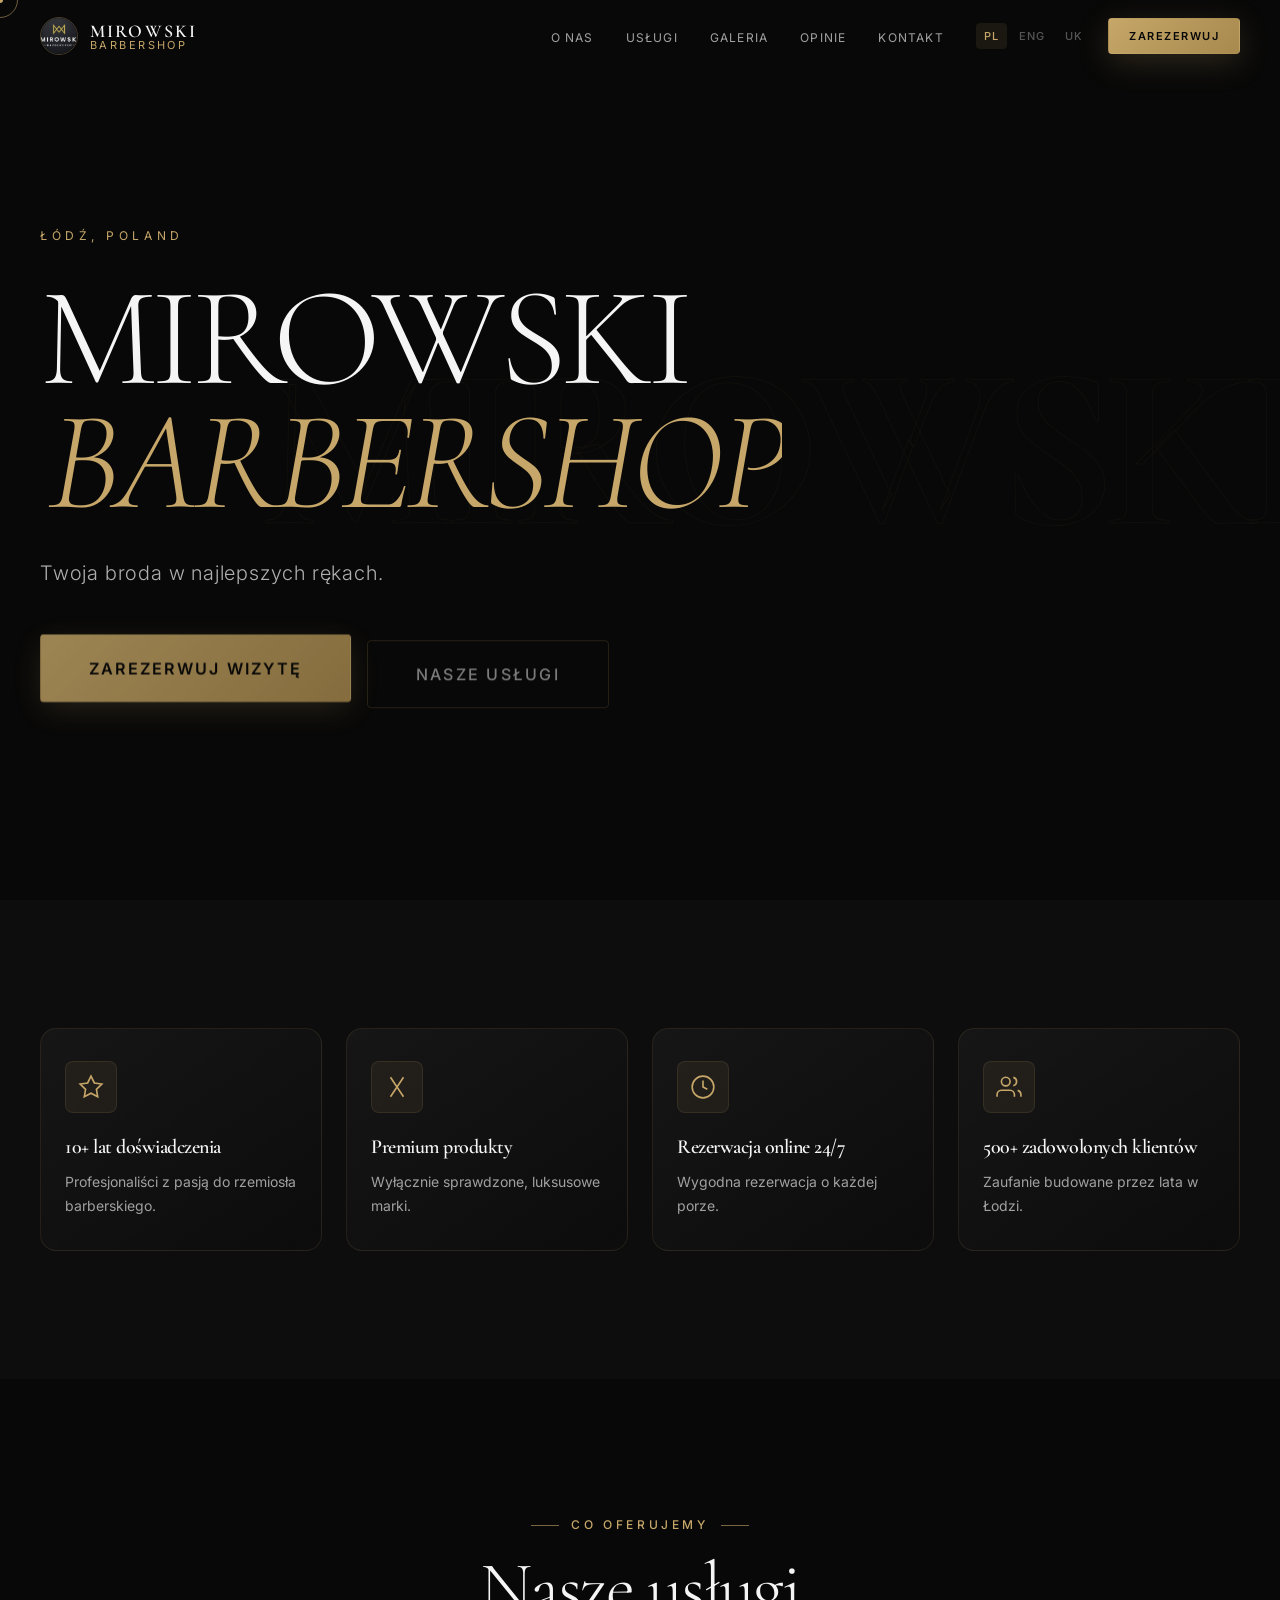
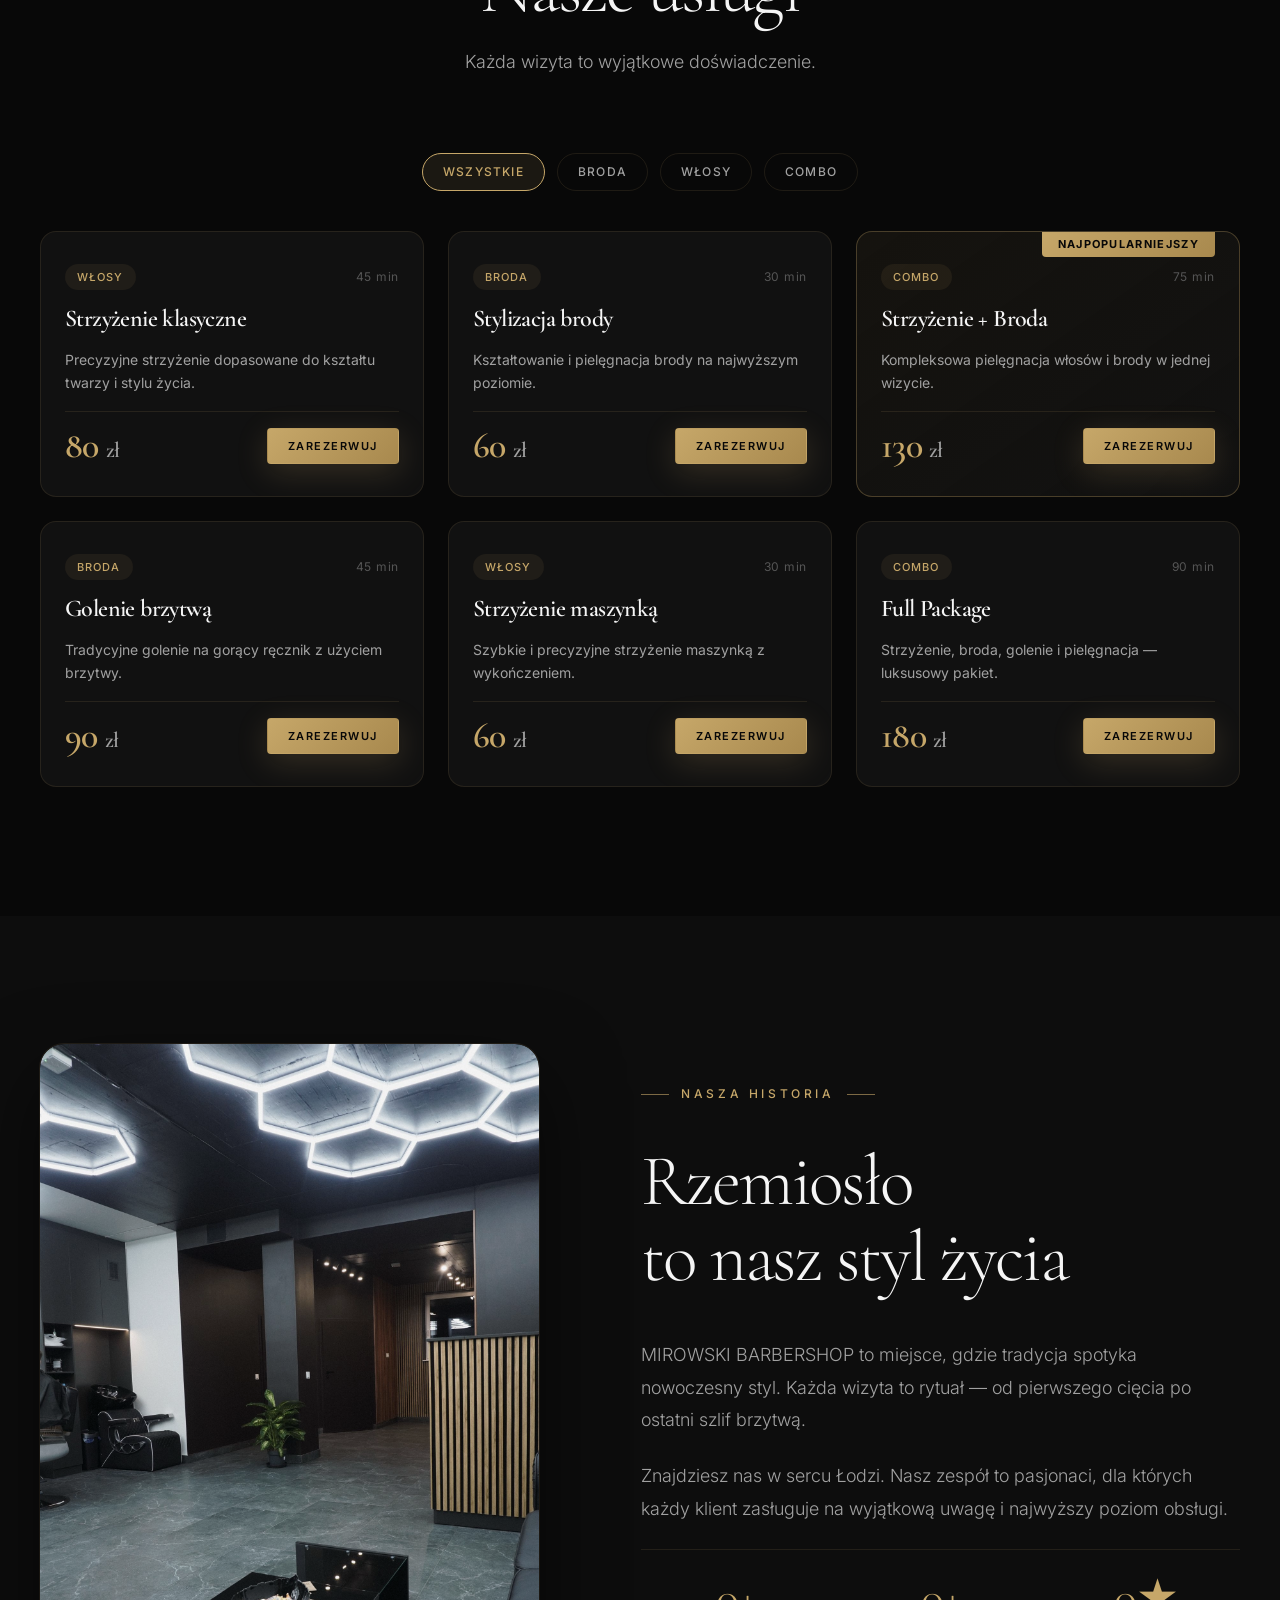
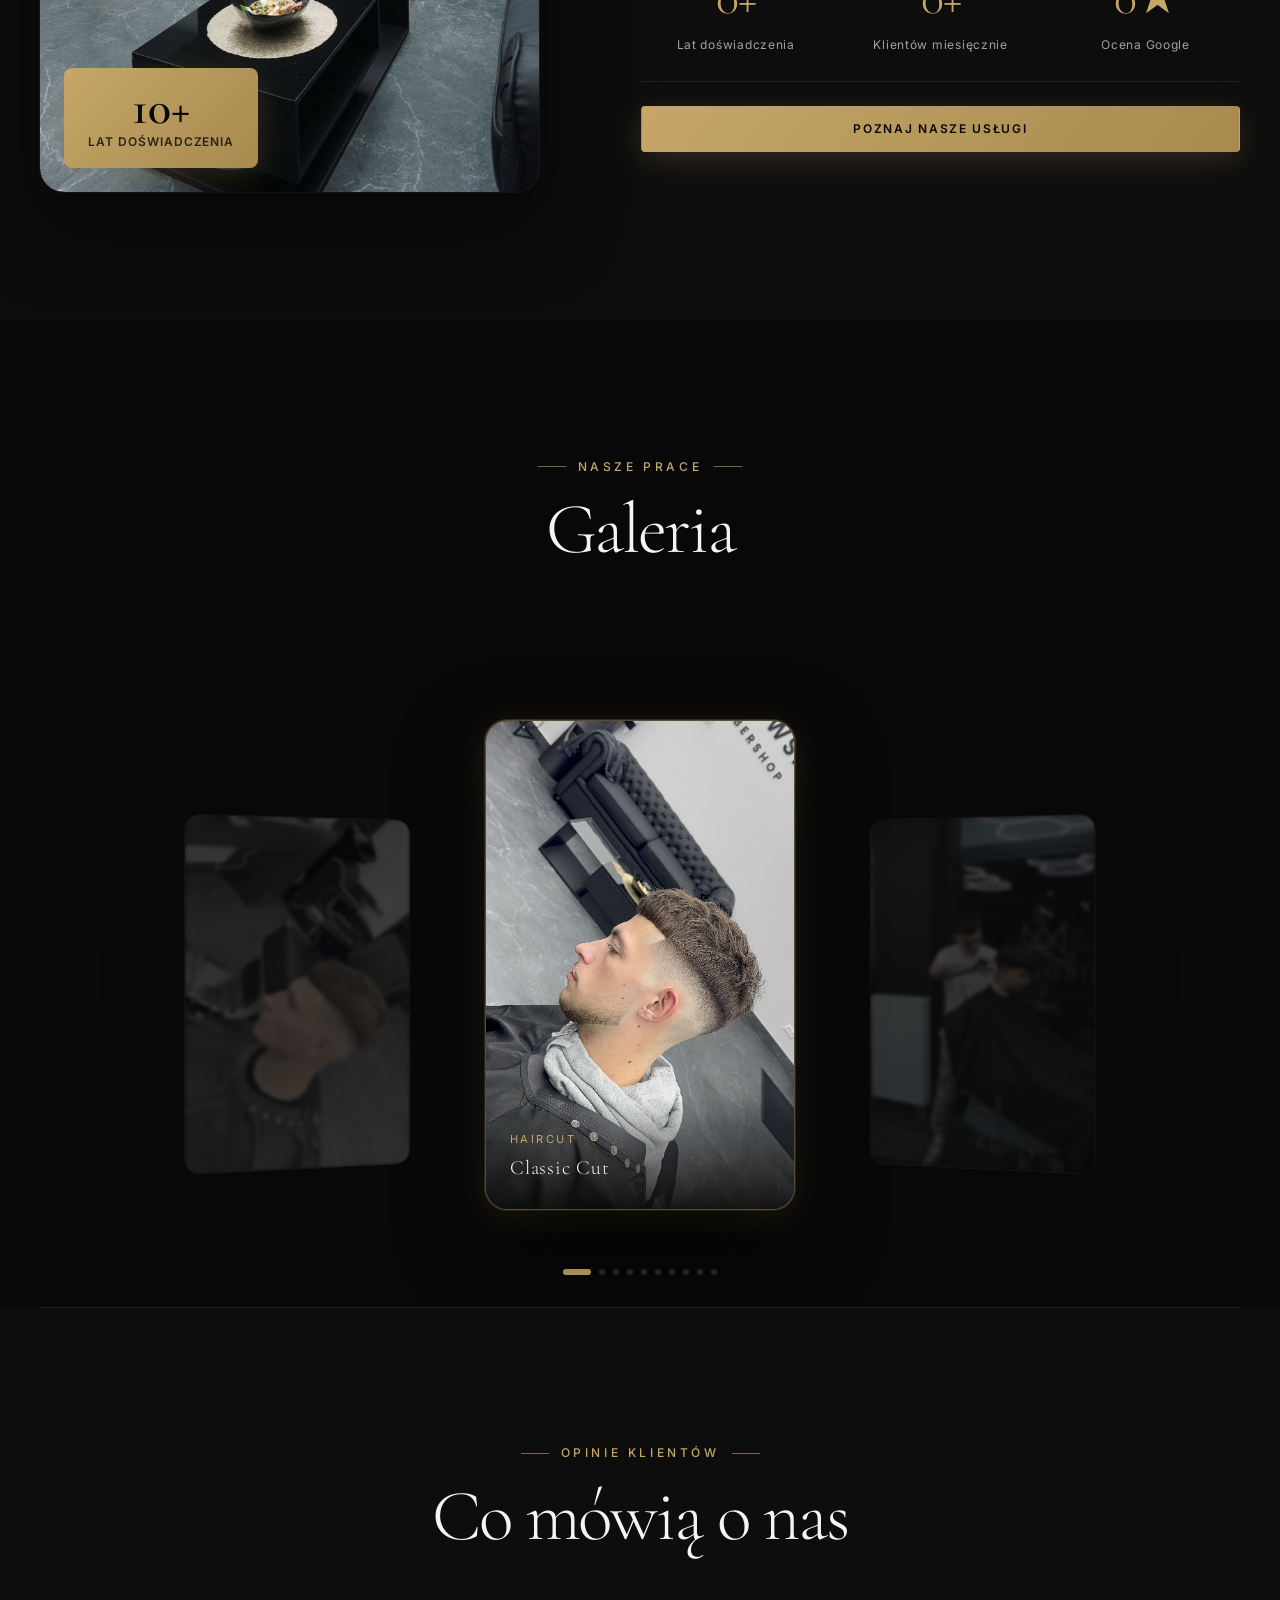
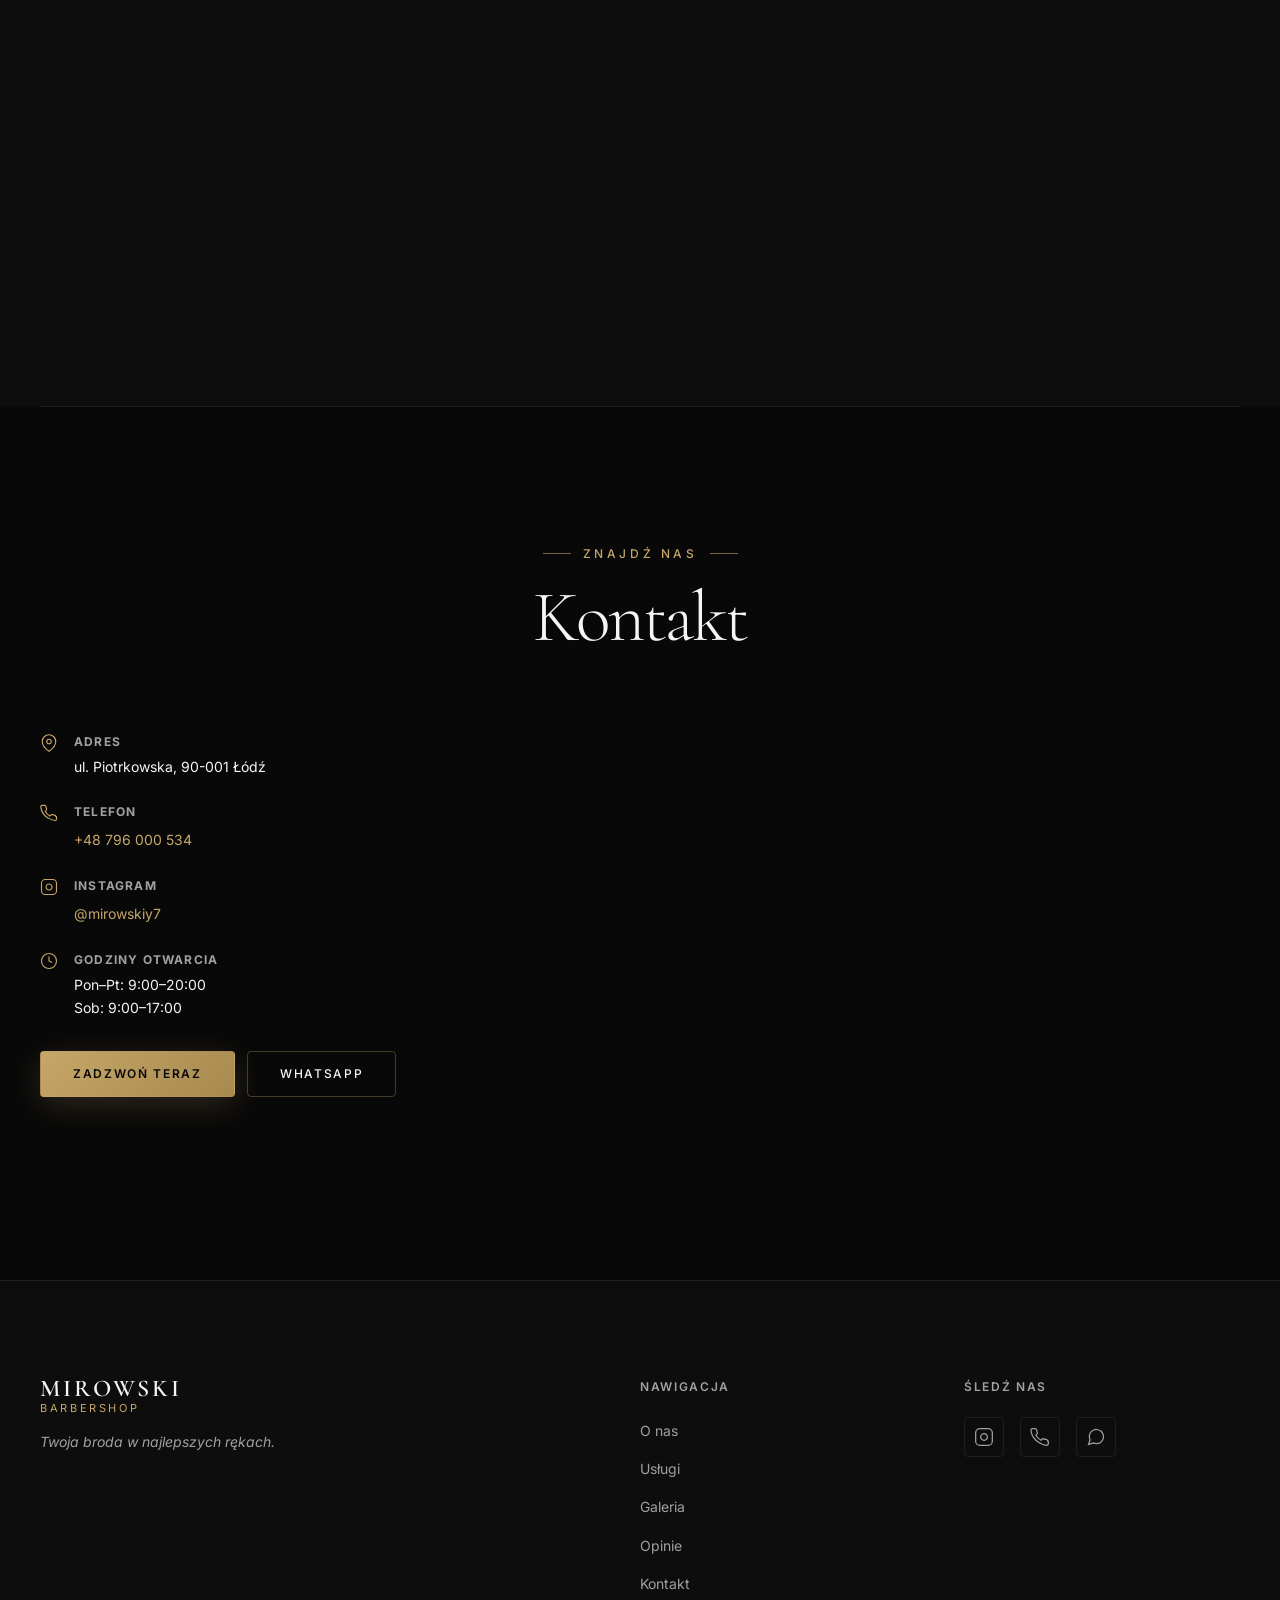
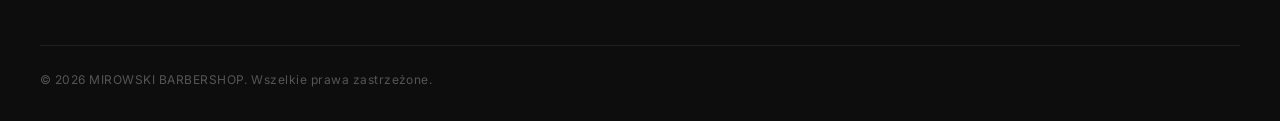
==== commit fae1c088: "Add files via upload" ====
--- a/index.html
+++ b/index.html
@@ -722,7 +722,7 @@
   <script src="https://cdnjs.cloudflare.com/ajax/libs/gsap/3.12.5/ScrollTrigger.min.js"></script>
   <script src="https://unpkg.com/@studio-freight/lenis@1.0.42/dist/lenis.min.js"></script>
   <script src="https://cdnjs.cloudflare.com/ajax/libs/three.js/r128/three.min.js"></script>
-  <script src="app.js" defer></script>
+  <script src="app.js"></script>
 
 </body>
 </html>
--- a/styles.css
+++ b/styles.css
@@ -1311,6 +1311,8 @@
   background: var(--card-2);
   border: 1px solid rgba(198,167,105,.1);
   box-shadow: 0 8px 32px rgba(0,0,0,.5);
+  opacity: 0;                              /* CSS fallback — GSAP overrides inline */
+  transform: translate(-50%, -50%) scale(.5); /* CSS fallback — GSAP overrides inline */
   pointer-events: none;
   will-change: transform, opacity;
   transition: box-shadow .55s var(--ease-luxury), border-color .55s var(--ease-luxury);
@@ -1359,6 +1361,8 @@
 
 /* ─── Active ─── */
 .gallery__slide.is-active {
+  opacity: 1;                          /* CSS fallback if GSAP fails */
+  transform: translate(-50%, -50%);   /* CSS fallback if GSAP fails */
   pointer-events: auto;
   cursor: zoom-in;
   z-index: 3;
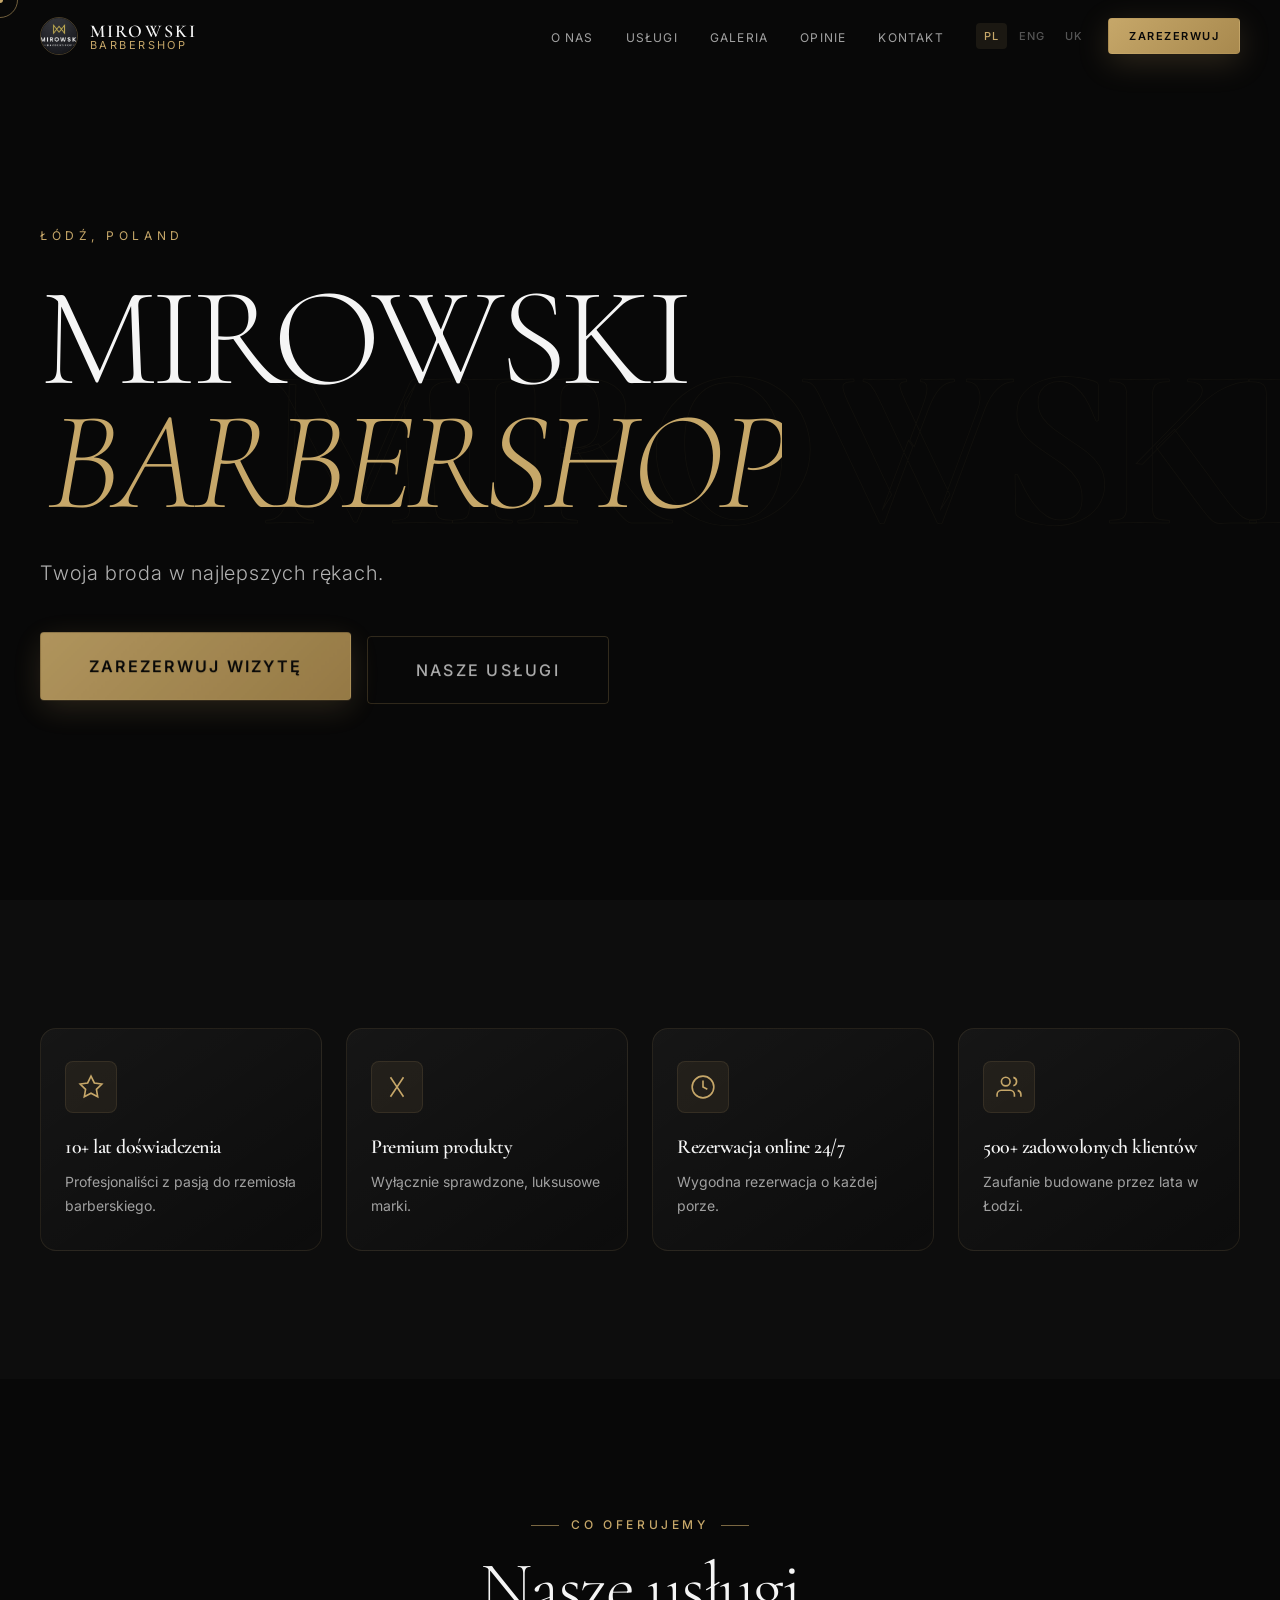
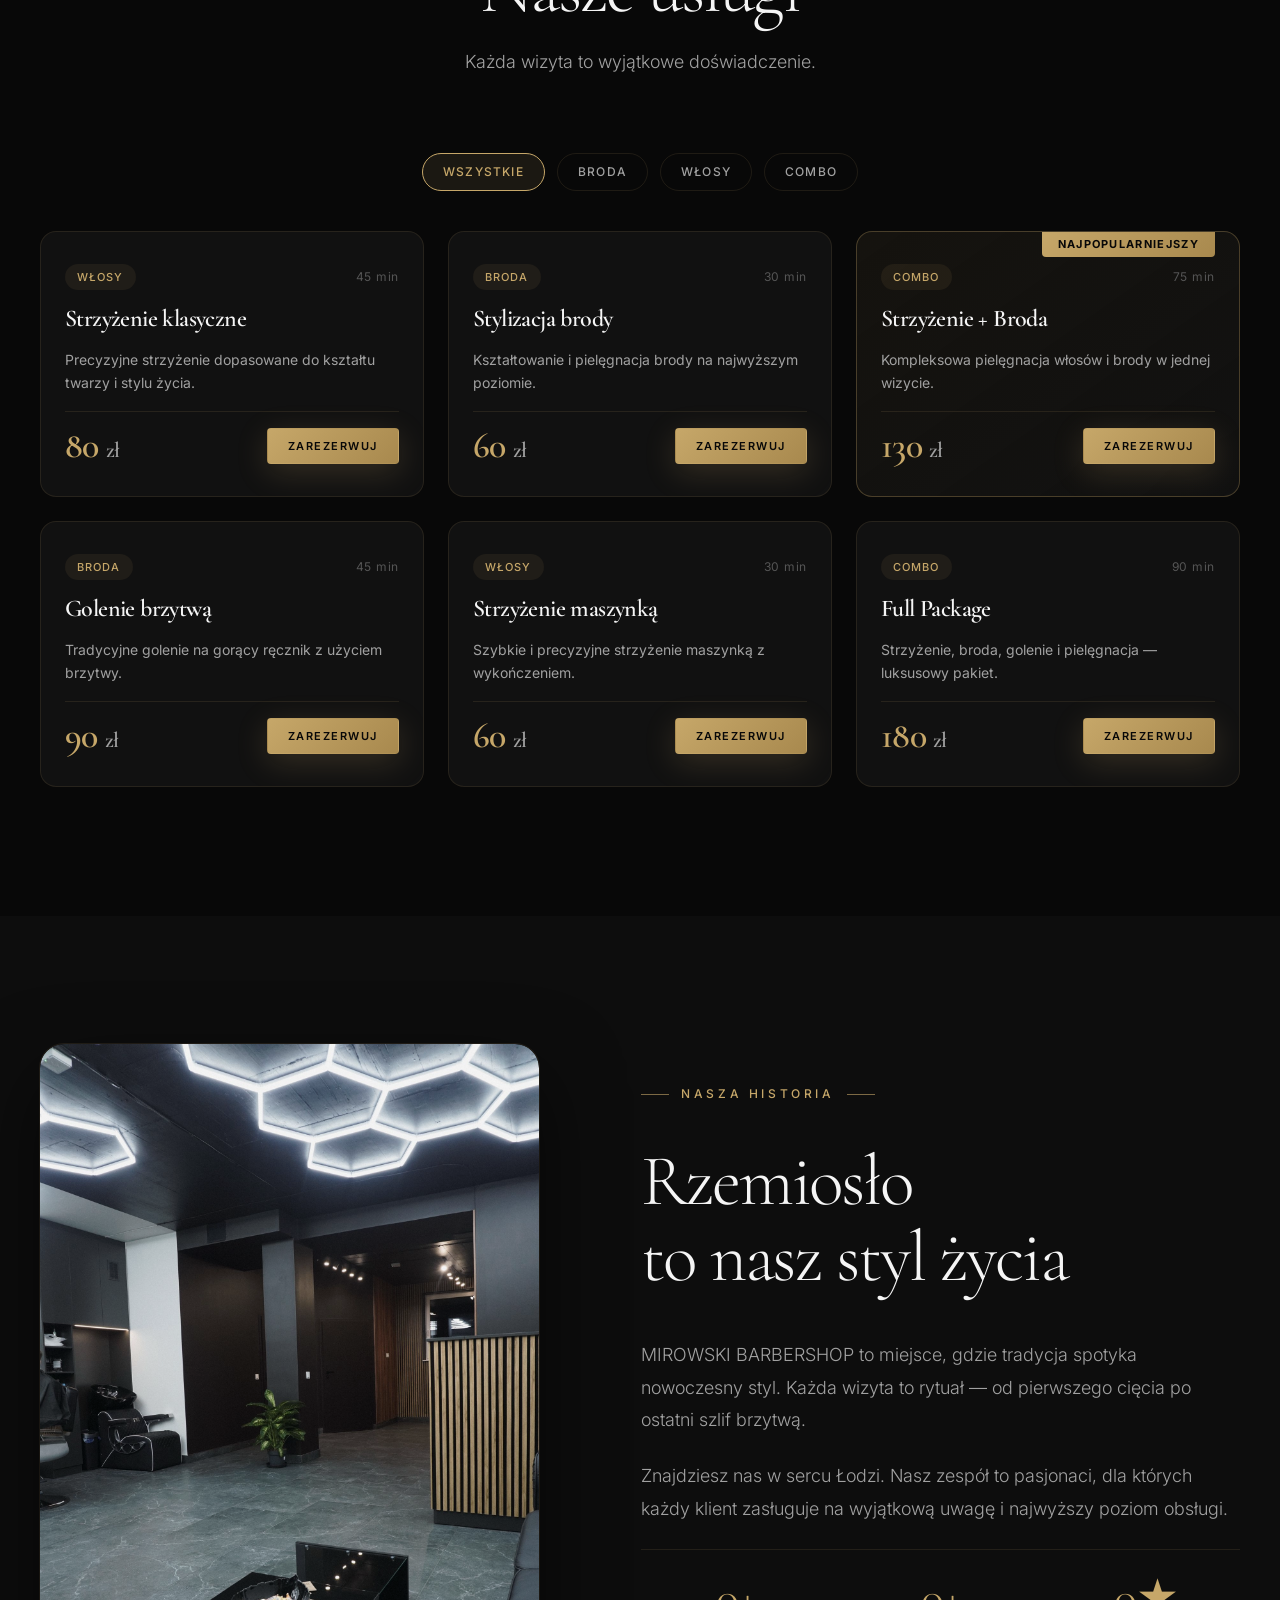
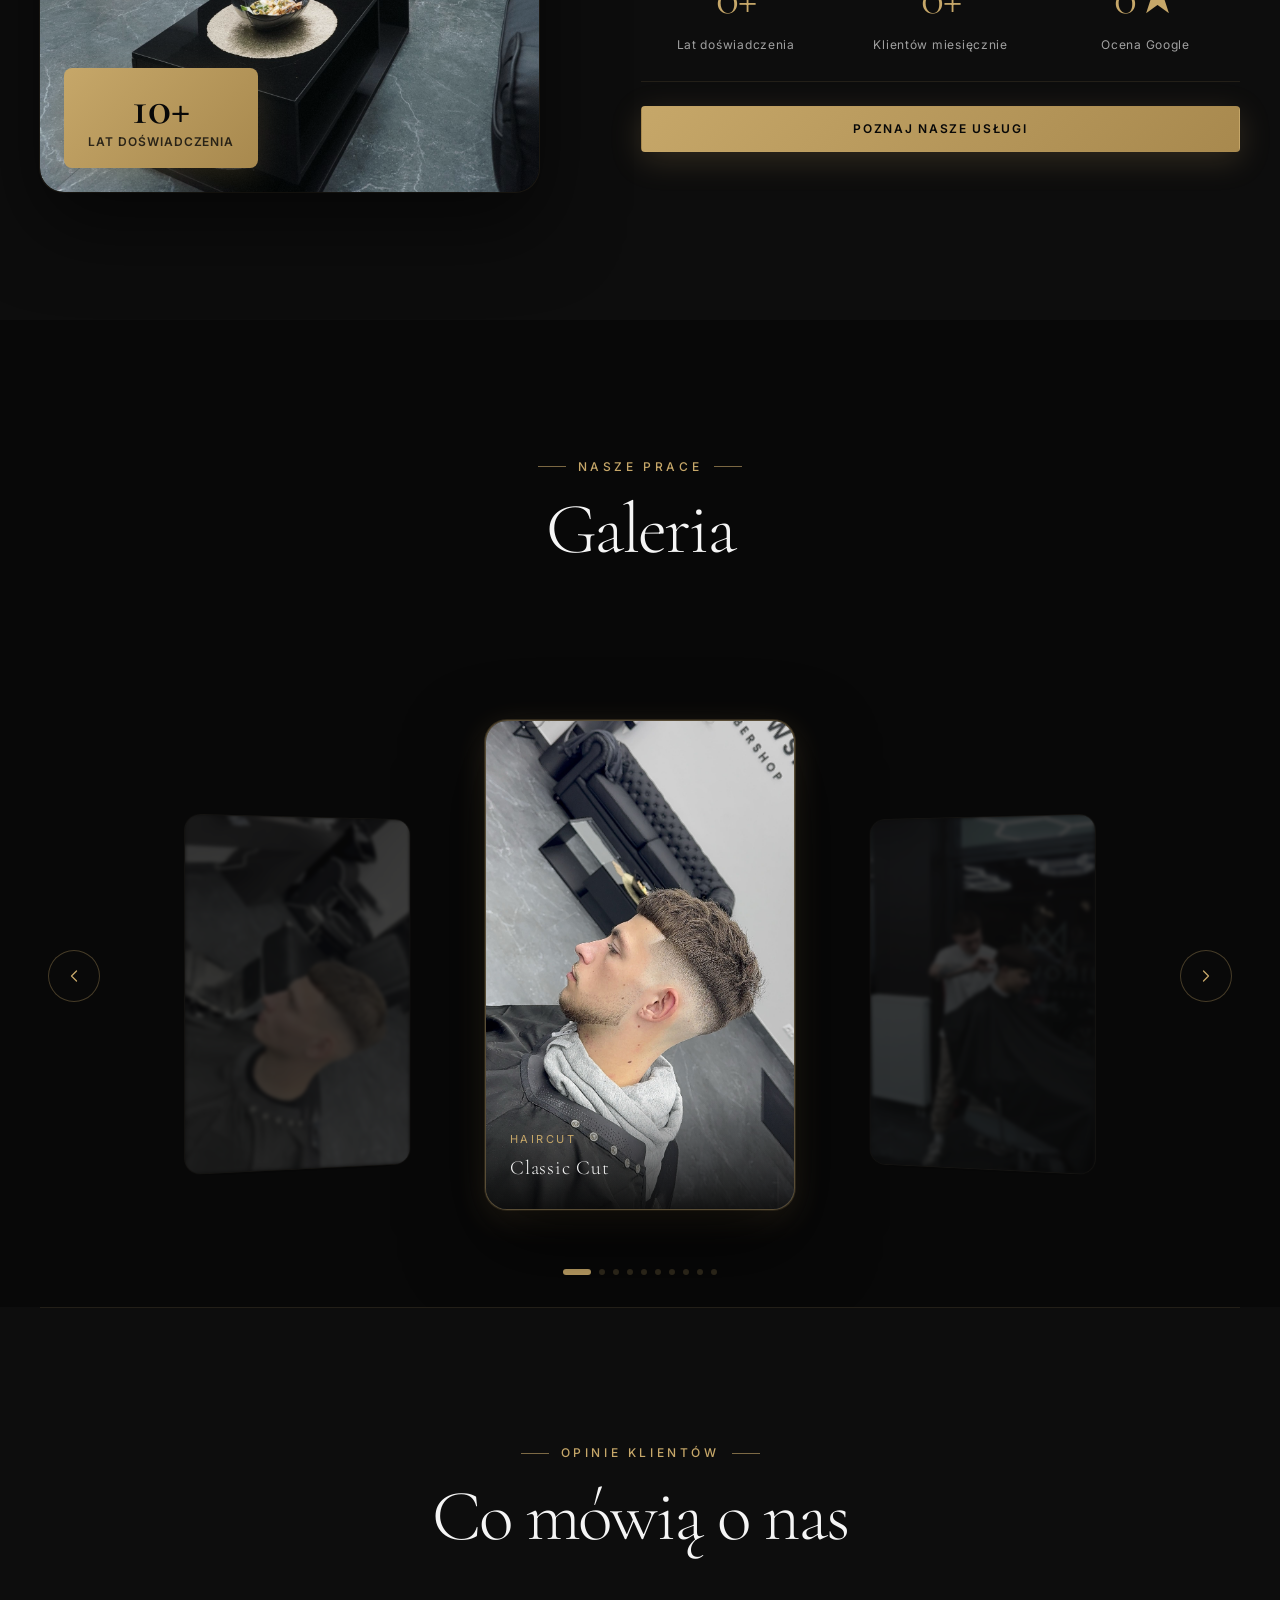
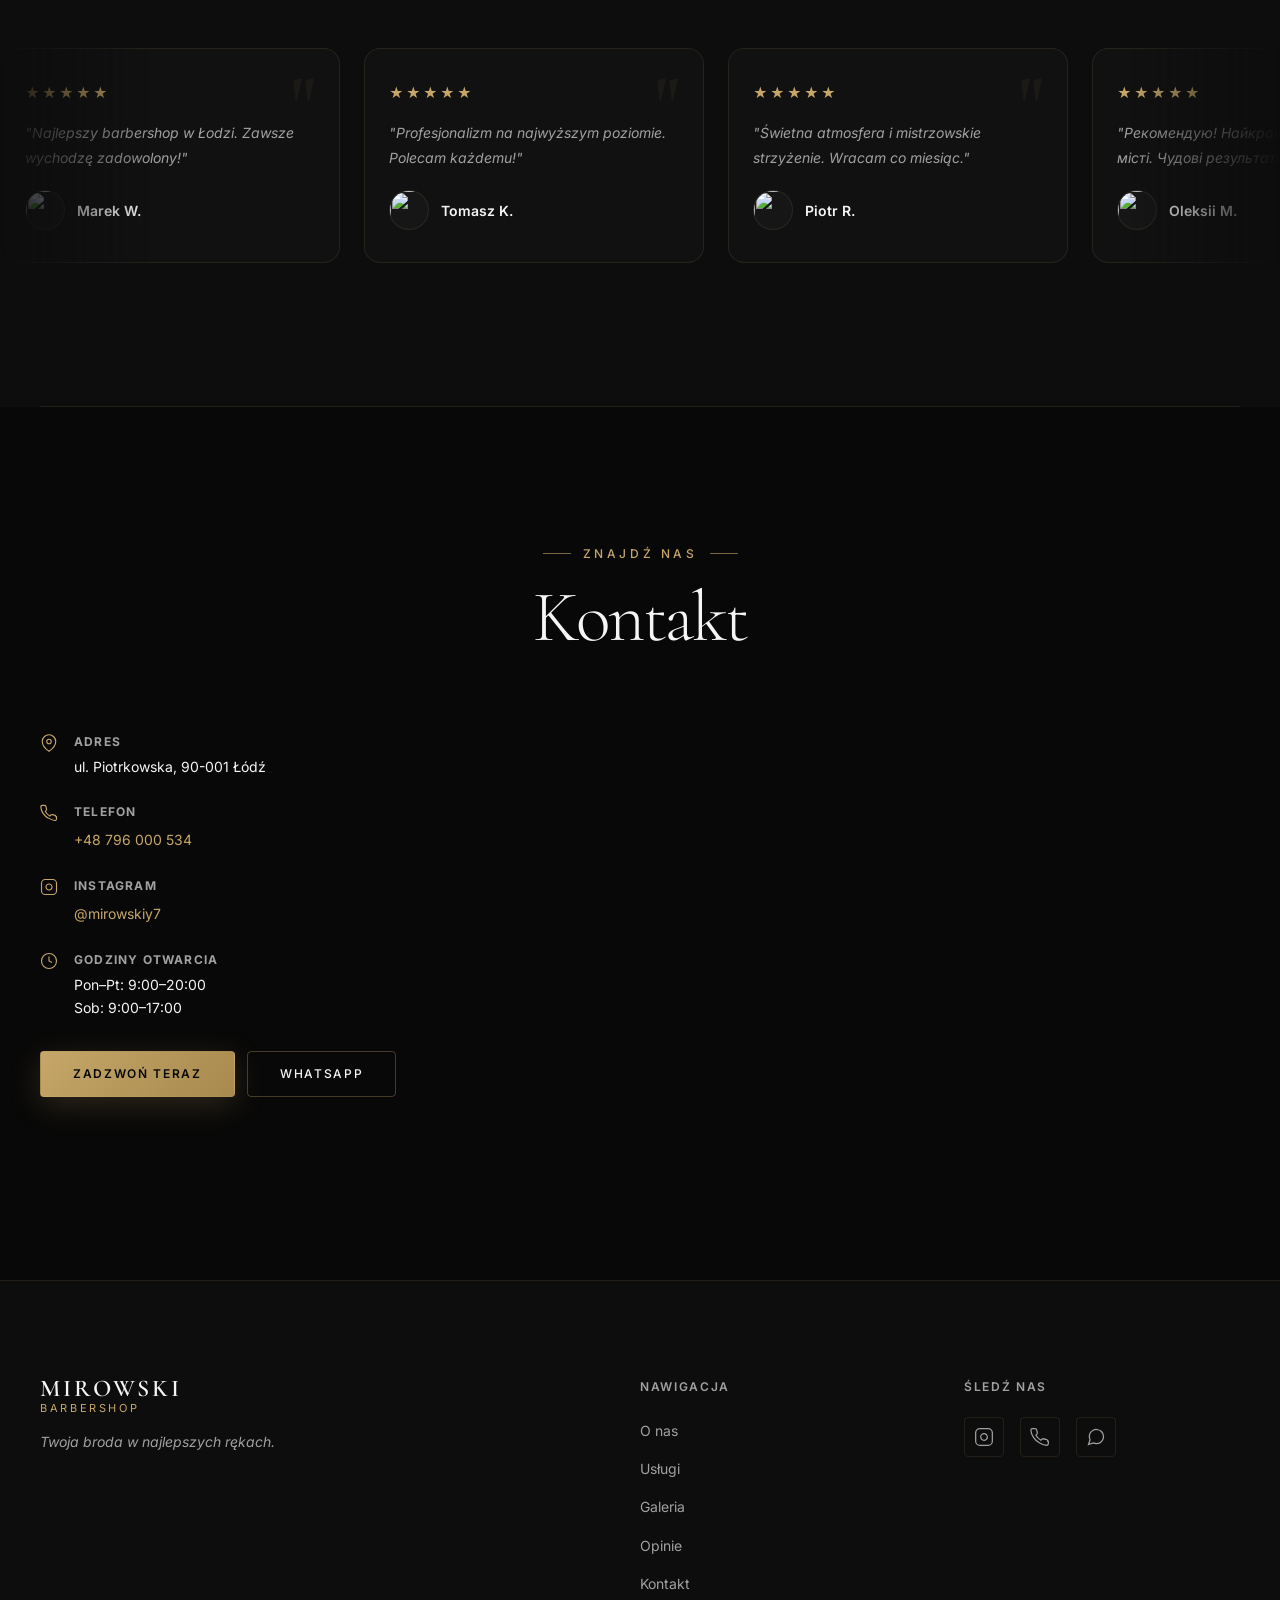
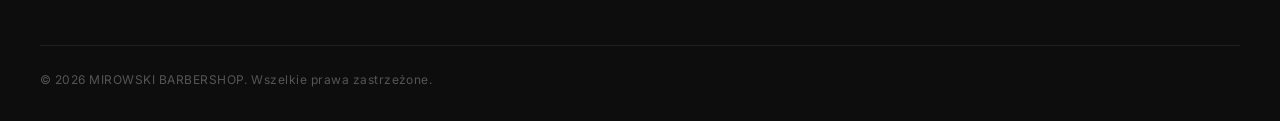
==== commit 25d07182: "Add files via upload" ====
--- a/index.html
+++ b/index.html
@@ -708,8 +708,11 @@
       </div>
       <footer class="modal__footer">
         <button class="btn btn--ghost" id="modal-back" data-i18n="btn_back">Wstecz</button>
-        <button class="btn btn--gold"  id="modal-next" data-i18n="btn_next">Dalej</button>
-        <button class="btn btn--gold is-hidden" id="modal-submit" type="submit" form="booking-form">
+        <button class="btn btn--gold"  id="modal-next">
+          <span class="btn__label" data-i18n="btn_next">Dalej</span>
+          <span class="btn__spinner" aria-hidden="true"></span>
+        </button>
+        <button class="btn btn--gold is-hidden" id="modal-submit" type="button">
           <span class="btn__label" data-i18n="btn_confirm">Potwierdź rezerwację</span>
           <span class="btn__spinner" aria-hidden="true"></span>
         </button>
--- a/styles.css
+++ b/styles.css
@@ -644,9 +644,9 @@
 .modal__backdrop {
   position: absolute;
   inset: 0;
-  background: rgba(0,0,0,.75);
-  backdrop-filter: blur(8px);
-  -webkit-backdrop-filter: blur(8px);
+  background: rgba(0,0,0,.78);
+  backdrop-filter: blur(3px);
+  -webkit-backdrop-filter: blur(3px);
   cursor: pointer;
 }
 
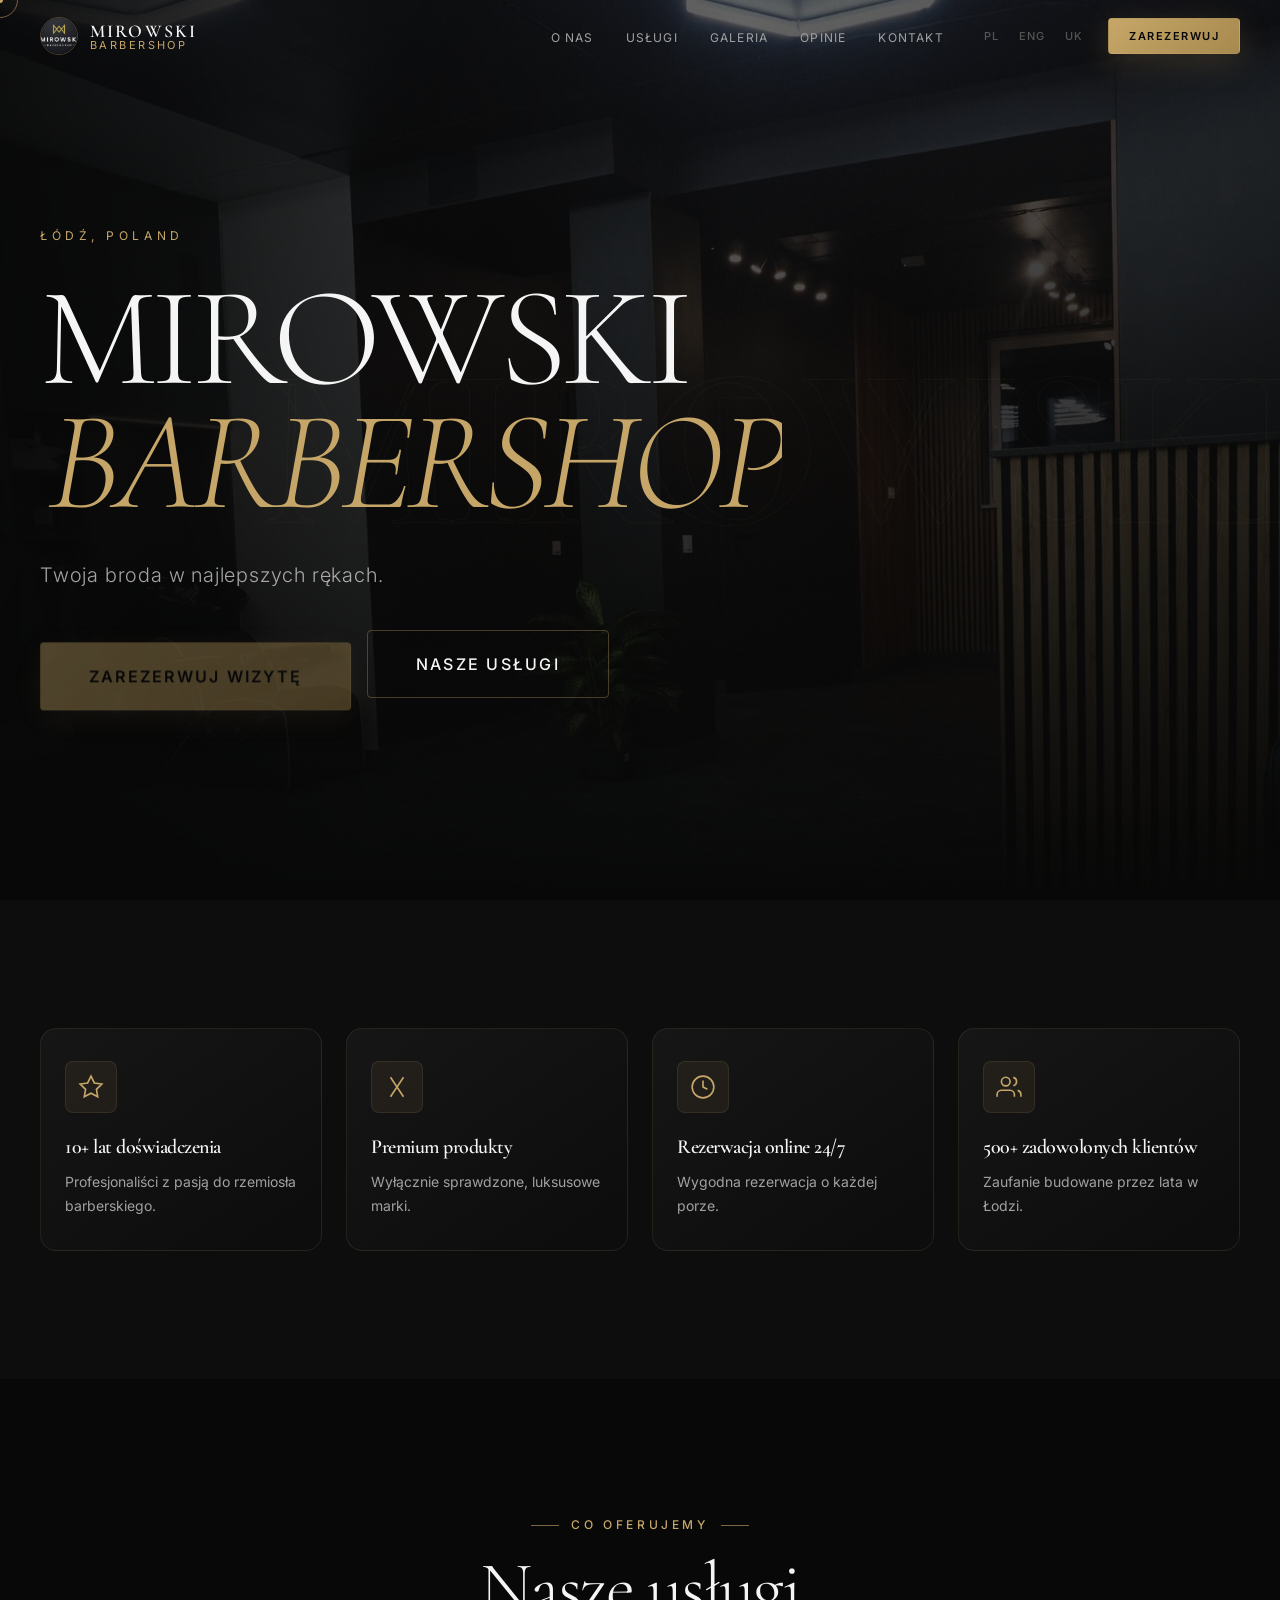
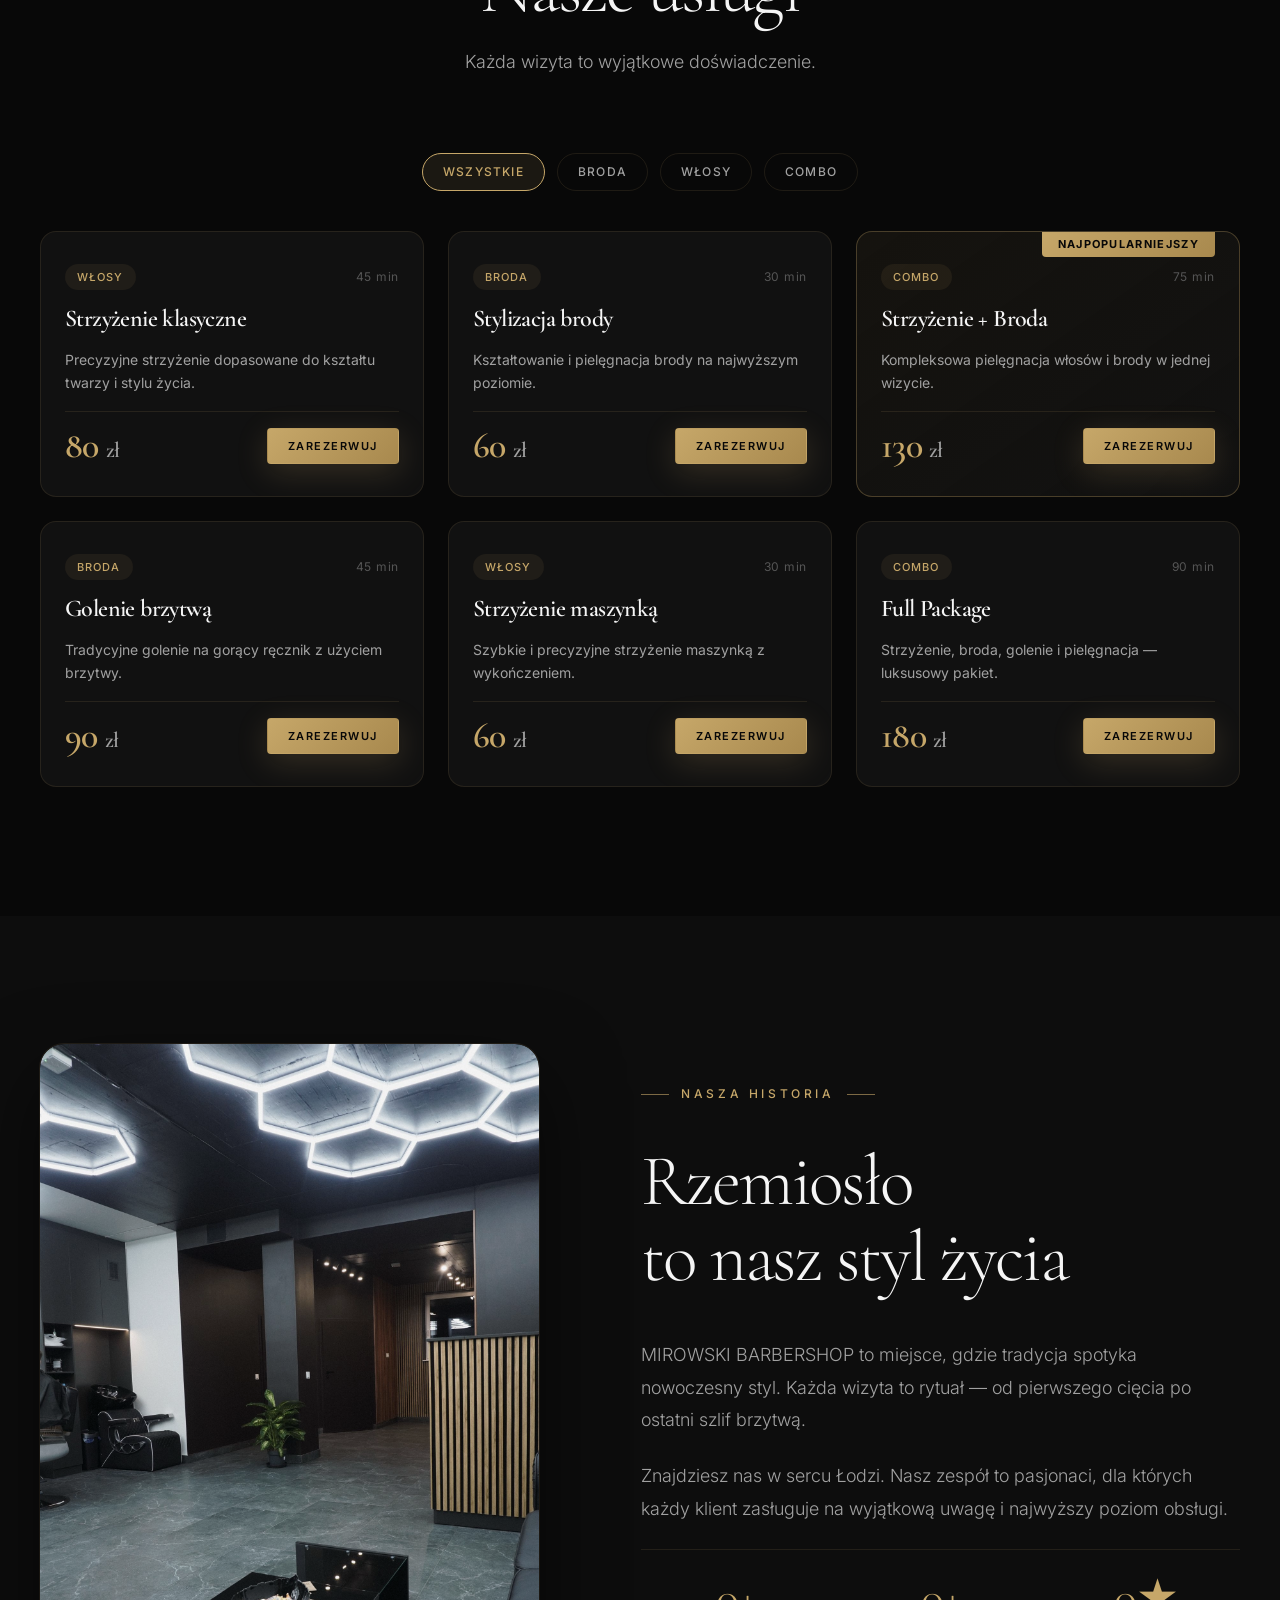
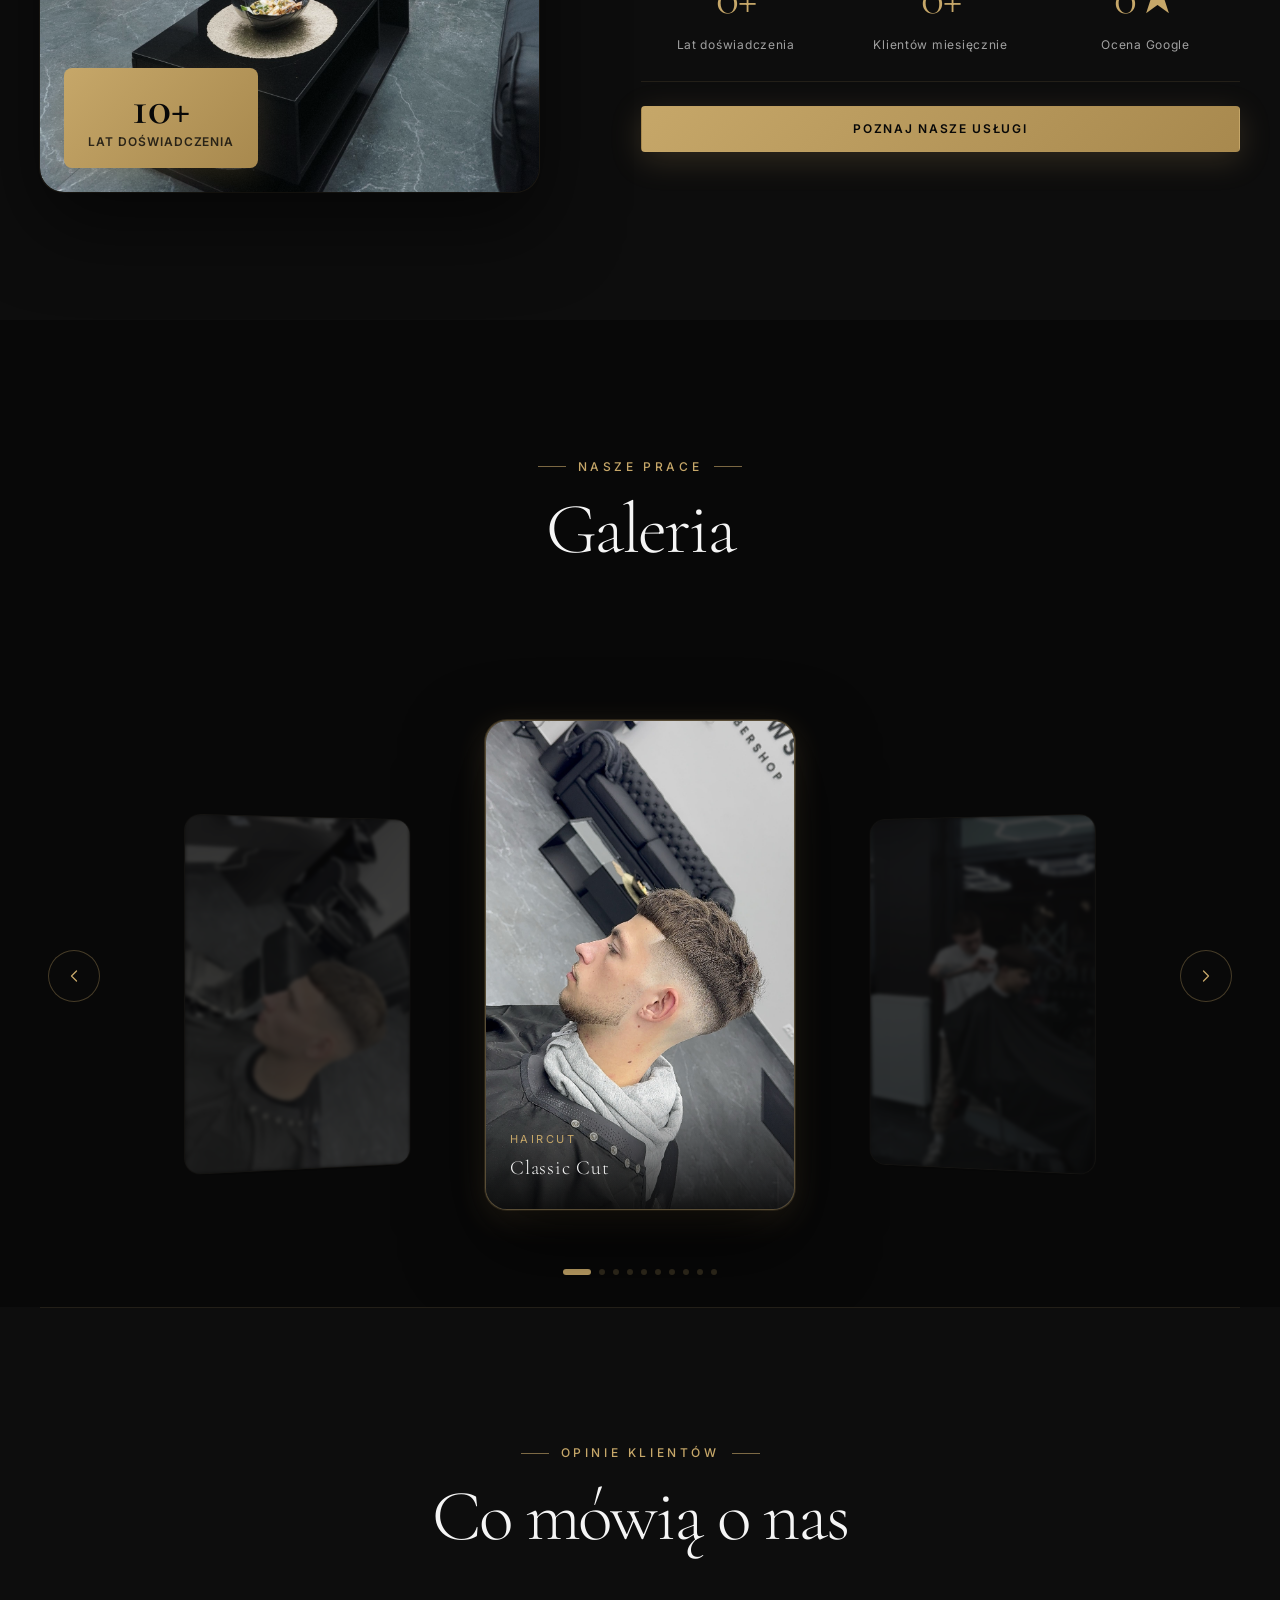
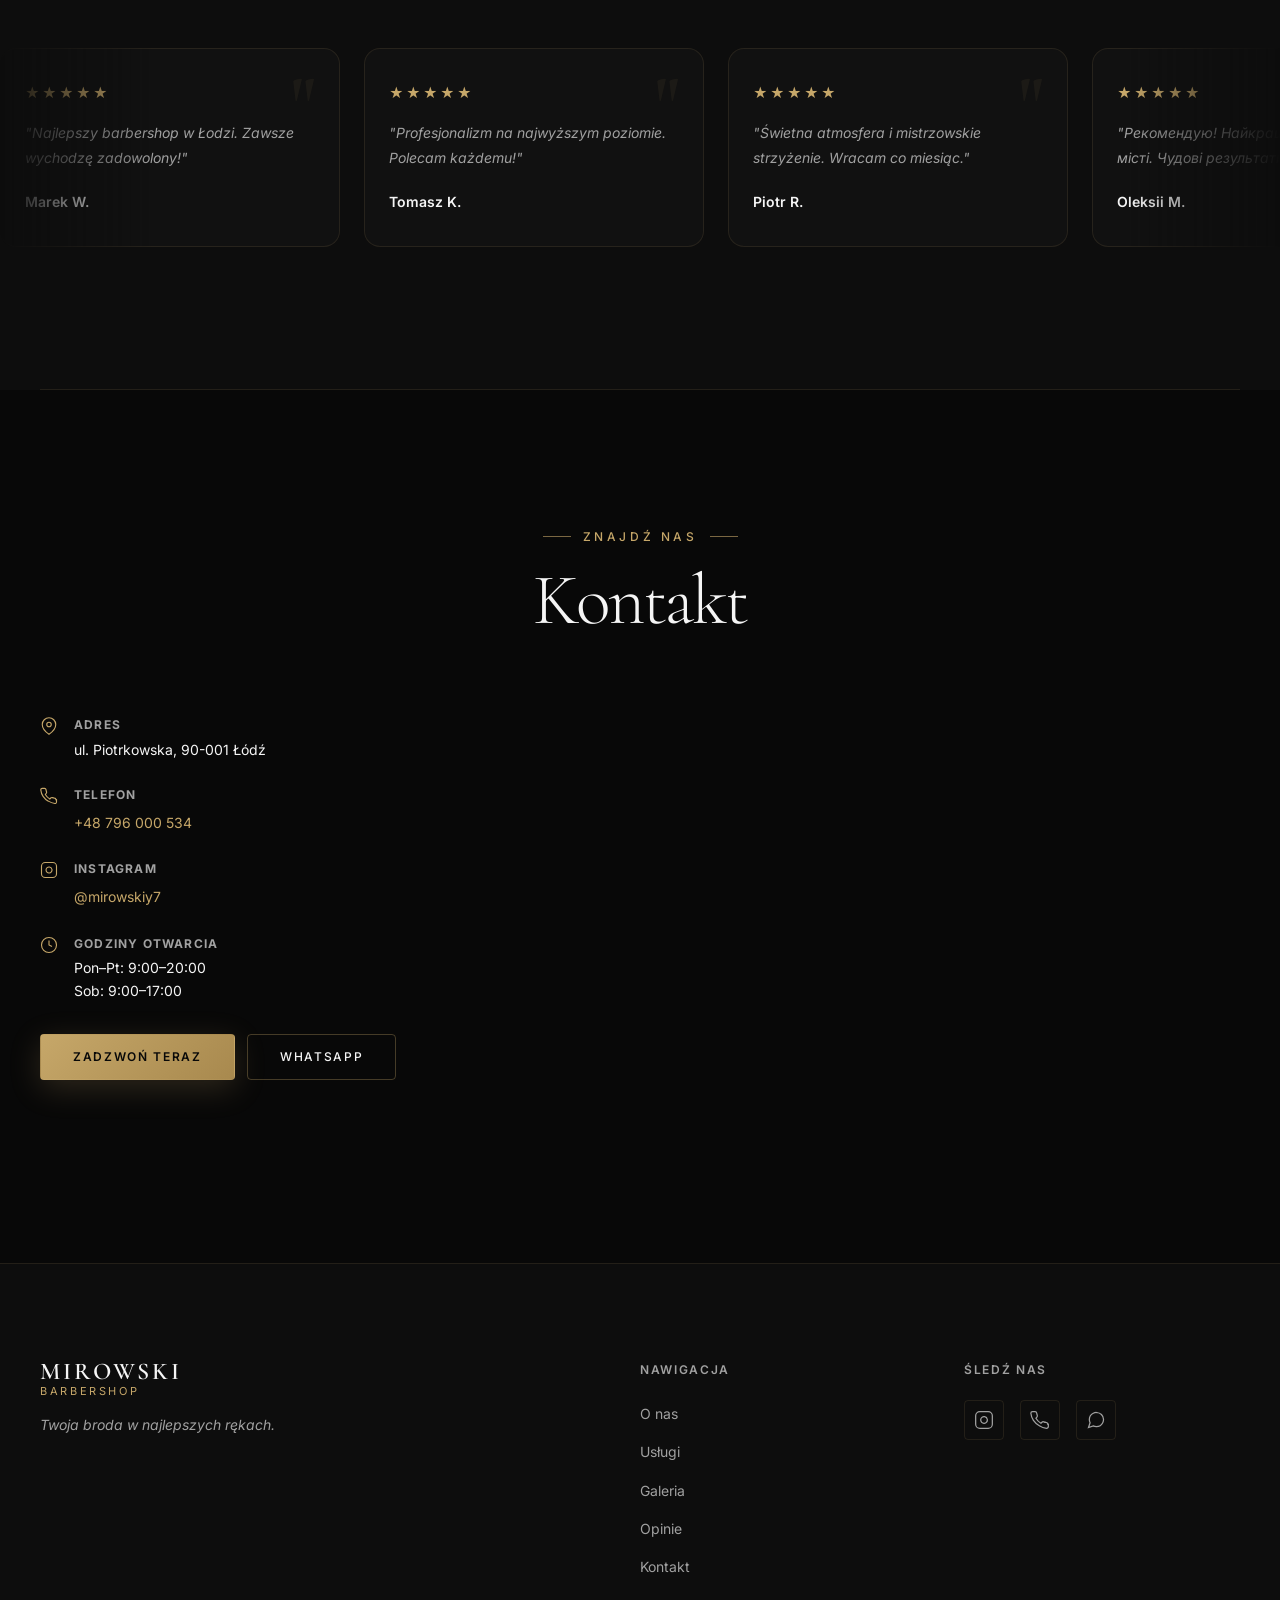
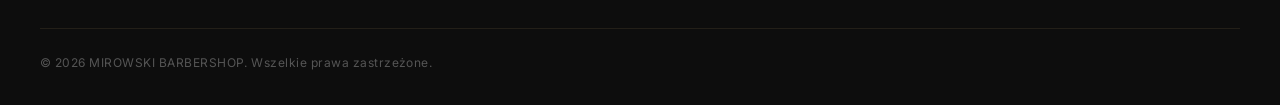
==== commit e35ba269: "Add files via upload" ====
--- a/index.html
+++ b/index.html
@@ -13,7 +13,7 @@
   <meta property="og:site_name"   content="MIROWSKI BARBERSHOP">
   <meta property="og:title"       content="MIROWSKI BARBERSHOP — Łódź">
   <meta property="og:description" content="Twoja broda w najlepszych rękach. Premium barbershop w sercu Łodzi.">
-  <meta property="og:image"       content="assets/images/hero/og-image.jpg">
+  <meta property="og:image"       content="Photos/salon.jpeg">
   <meta property="og:image:width" content="1200">
   <meta property="og:image:height"content="630">
   <meta property="og:locale"      content="pl_PL">
@@ -24,10 +24,11 @@
   <meta name="twitter:card"        content="summary_large_image">
   <meta name="twitter:title"       content="MIROWSKI BARBERSHOP — Łódź">
   <meta name="twitter:description" content="Twoja broda w najlepszych rękach.">
-  <meta name="twitter:image"       content="assets/images/hero/og-image.jpg">
+  <meta name="twitter:image"       content="Photos/salon.jpeg">
 
   <title>MIROWSKI BARBERSHOP — Premium Barbershop Łódź</title>
-  <link rel="icon" type="image/jpeg" href="Photos/ЛОГО.jpeg">
+  <link rel="icon" href="data:image/svg+xml,%3Csvg xmlns='http://www.w3.org/2000/svg' viewBox='0 0 32 32'%3E%3Crect width='32' height='32' fill='%23080808'/%3E%3Cpath fill='%23C6A769' d='M3 26V6h5l7 11 7-11h7v20h-4V13l-8 11h-2L7 13v13z'/%3E%3C/svg%3E">
+  <link rel="icon" type="image/jpeg" href="Photos/logo.jpeg" sizes="any">
 
   <!-- Schema.org: LocalBusiness + BarberShop -->
   <script type="application/ld+json">
@@ -40,7 +41,7 @@
     "url": "https://mirowski-barbershop.pl",
     "telephone": "+48796000534",
     "priceRange": "$$",
-    "image": "assets/images/hero/og-image.jpg",
+    "image": "Photos/salon.jpeg",
     "address": {
       "@type": "PostalAddress",
       "streetAddress": "ul. Piotrkowska",
@@ -67,7 +68,7 @@
   <link rel="preconnect" href="https://fonts.gstatic.com" crossorigin>
 
   <!-- Preload critical assets -->
-  <link rel="preload" as="image" href="assets/images/hero/poster.jpg">
+  <link rel="preload" as="image" href="Photos/salon.jpeg">
   <link rel="preload" as="font"  href="https://fonts.gstatic.com/s/cormorantgaramond/v21/co3YmX5slCNuHLi8bLeY9MK7whWMhyjYqXtK.woff2" crossorigin>
 
   <!-- Fonts: display=swap for performance -->
@@ -107,7 +108,7 @@
     <nav class="nav container" aria-label="Nawigacja główna">
 
       <a href="#hero" class="nav__logo" aria-label="MIROWSKI BARBERSHOP — powrót na górę">
-        <img src="Photos/ЛОГО.jpeg" alt="MIROWSKI logo" class="nav__logo-img" width="38" height="38">
+        <img src="Photos/logo.jpeg" alt="MIROWSKI logo" class="nav__logo-img" width="38" height="38">
         <div class="nav__logo-text">
           <span class="nav__logo-name">MIROWSKI</span>
           <span class="nav__logo-sub">BARBERSHOP</span>
@@ -165,12 +166,7 @@
     <section id="hero" class="hero" aria-label="Sekcja główna">
 
       <div class="hero__media" aria-hidden="true">
-        <!-- Replace src with your actual video file -->
-        <video class="hero__video" autoplay muted loop playsinline preload="metadata"
-               poster="assets/images/hero/poster.jpg">
-          <source src="assets/videos/hero.mp4"  type="video/mp4">
-          <source src="assets/videos/hero.webm" type="video/webm">
-        </video>
+        <img class="hero__bg" src="Photos/salon.jpeg" alt="">
         <div class="hero__overlay"></div>
         <canvas id="hero-canvas" class="hero__canvas"></canvas>
       </div>
@@ -321,7 +317,7 @@
           <div class="about__media">
             <div class="about__img-wrap">
               <!-- Replace with actual team photo -->
-              <img src="Photos/салон.jpeg"
+              <img src="Photos/salon.jpeg"
                    alt="MIROWSKI BARBERSHOP — wnętrze salonu"
                    class="about__img" loading="lazy" width="540" height="680"
                    data-parallax="0.12">
@@ -363,7 +359,7 @@
         <div class="gallery__track" id="gallery-track">
 
           <div class="gallery__slide" data-index="0" data-tag="Haircut" data-caption="Classic Cut">
-            <img src="Photos/Портфолио.jpeg" alt="Strzyżenie klasyczne" loading="lazy">
+            <img src="Photos/portfolio0.jpeg" alt="Strzyżenie klasyczne" loading="lazy" decoding="async">
             <div class="gallery__slide-info">
               <span class="gallery__slide-tag">Haircut</span>
               <span class="gallery__slide-caption">Classic Cut</span>
@@ -371,7 +367,7 @@
           </div>
 
           <div class="gallery__slide" data-index="1" data-tag="Beard" data-caption="Beard Sculpt">
-            <img src="Photos/Портфолио1.jpeg" alt="Stylizacja brody" loading="lazy">
+            <img src="Photos/portfolio1.jpeg" alt="Stylizacja brody" loading="lazy" decoding="async">
             <div class="gallery__slide-info">
               <span class="gallery__slide-tag">Beard</span>
               <span class="gallery__slide-caption">Beard Sculpt</span>
@@ -379,7 +375,7 @@
           </div>
 
           <div class="gallery__slide" data-index="2" data-tag="Fade" data-caption="Skin Fade">
-            <img src="Photos/Портфолио2.jpeg" alt="Skin Fade" loading="lazy">
+            <img src="Photos/portfolio2.jpeg" alt="Skin Fade" loading="lazy" decoding="async">
             <div class="gallery__slide-info">
               <span class="gallery__slide-tag">Fade</span>
               <span class="gallery__slide-caption">Skin Fade</span>
@@ -387,7 +383,7 @@
           </div>
 
           <div class="gallery__slide" data-index="3" data-tag="Style" data-caption="Texture &amp; Style">
-            <img src="Photos/Портфолио3.jpeg" alt="Tekstura i styl" loading="lazy">
+            <img src="Photos/portfolio3.jpeg" alt="Tekstura i styl" loading="lazy" decoding="async">
             <div class="gallery__slide-info">
               <span class="gallery__slide-tag">Style</span>
               <span class="gallery__slide-caption">Texture &amp; Style</span>
@@ -395,7 +391,7 @@
           </div>
 
           <div class="gallery__slide" data-index="4" data-tag="Beard" data-caption="Full Beard">
-            <img src="Photos/Портфолио4.jpeg" alt="Pełna broda" loading="lazy">
+            <img src="Photos/portfolio4.jpeg" alt="Pełna broda" loading="lazy" decoding="async">
             <div class="gallery__slide-info">
               <span class="gallery__slide-tag">Beard</span>
               <span class="gallery__slide-caption">Full Beard</span>
@@ -403,7 +399,7 @@
           </div>
 
           <div class="gallery__slide" data-index="5" data-tag="Fade" data-caption="Fade Master">
-            <img src="Photos/Портфолио5.jpeg" alt="Fade masterpiece" loading="lazy">
+            <img src="Photos/portfolio5.jpeg" alt="Fade masterpiece" loading="lazy" decoding="async">
             <div class="gallery__slide-info">
               <span class="gallery__slide-tag">Fade</span>
               <span class="gallery__slide-caption">Fade Master</span>
@@ -411,7 +407,7 @@
           </div>
 
           <div class="gallery__slide" data-index="6" data-tag="Style" data-caption="Pompadour">
-            <img src="Photos/Портфолио6.jpeg" alt="Modern pompadour" loading="lazy">
+            <img src="Photos/portfolio6.jpeg" alt="Modern pompadour" loading="lazy" decoding="async">
             <div class="gallery__slide-info">
               <span class="gallery__slide-tag">Style</span>
               <span class="gallery__slide-caption">Pompadour</span>
@@ -419,7 +415,7 @@
           </div>
 
           <div class="gallery__slide" data-index="7" data-tag="Haircut" data-caption="Undercut">
-            <img src="Photos/Портфолио7.jpeg" alt="Undercut precision" loading="lazy">
+            <img src="Photos/portfolio7.jpeg" alt="Undercut precision" loading="lazy" decoding="async">
             <div class="gallery__slide-info">
               <span class="gallery__slide-tag">Haircut</span>
               <span class="gallery__slide-caption">Undercut</span>
@@ -427,7 +423,7 @@
           </div>
 
           <div class="gallery__slide" data-index="8" data-tag="Combo" data-caption="Full Package">
-            <img src="Photos/Портфолио8.jpeg" alt="Klasyczna stylizacja" loading="lazy">
+            <img src="Photos/portfolio8.jpeg" alt="Klasyczna stylizacja" loading="lazy" decoding="async">
             <div class="gallery__slide-info">
               <span class="gallery__slide-tag">Combo</span>
               <span class="gallery__slide-caption">Full Package</span>
@@ -435,7 +431,7 @@
           </div>
 
           <div class="gallery__slide" data-index="9" data-tag="Premium" data-caption="Premium Finish">
-            <img src="Photos/Портфолио9.jpeg" alt="Premium finish" loading="lazy">
+            <img src="Photos/portfolio9.jpeg" alt="Premium finish" loading="lazy" decoding="async">
             <div class="gallery__slide-info">
               <span class="gallery__slide-tag">Premium</span>
               <span class="gallery__slide-caption">Premium Finish</span>
@@ -482,7 +478,6 @@
             <div class="review-card__stars" aria-label="5 na 5 gwiazdek">★★★★★</div>
             <blockquote class="review-card__text" data-i18n="review_1">"Najlepszy barbershop w Łodzi. Zawsze wychodzę zadowolony!"</blockquote>
             <footer class="review-card__author">
-              <img src="assets/images/reviews/r1.jpg" alt="" class="review-card__avatar" loading="lazy" width="44" height="44" aria-hidden="true">
               <cite class="review-card__name">Marek W.</cite>
             </footer>
           </article>
@@ -490,7 +485,6 @@
             <div class="review-card__stars" aria-label="5 na 5 gwiazdek">★★★★★</div>
             <blockquote class="review-card__text" data-i18n="review_2">"Profesjonalizm na najwyższym poziomie. Polecam każdemu!"</blockquote>
             <footer class="review-card__author">
-              <img src="assets/images/reviews/r2.jpg" alt="" class="review-card__avatar" loading="lazy" width="44" height="44" aria-hidden="true">
               <cite class="review-card__name">Tomasz K.</cite>
             </footer>
           </article>
@@ -498,7 +492,6 @@
             <div class="review-card__stars" aria-label="5 na 5 gwiazdek">★★★★★</div>
             <blockquote class="review-card__text" data-i18n="review_3">"Świetna atmosfera i mistrzowskie strzyżenie. Wracam co miesiąc."</blockquote>
             <footer class="review-card__author">
-              <img src="assets/images/reviews/r3.jpg" alt="" class="review-card__avatar" loading="lazy" width="44" height="44" aria-hidden="true">
               <cite class="review-card__name">Piotr R.</cite>
             </footer>
           </article>
@@ -506,7 +499,6 @@
             <div class="review-card__stars" aria-label="5 na 5 gwiazdek">★★★★★</div>
             <blockquote class="review-card__text" data-i18n="review_4">"Рекомендую! Найкраща перукарня в місті. Чудові результати."</blockquote>
             <footer class="review-card__author">
-              <img src="assets/images/reviews/r4.jpg" alt="" class="review-card__avatar" loading="lazy" width="44" height="44" aria-hidden="true">
               <cite class="review-card__name">Oleksii M.</cite>
             </footer>
           </article>
@@ -514,7 +506,6 @@
             <div class="review-card__stars" aria-label="5 stars">★★★★★</div>
             <blockquote class="review-card__text" data-i18n="review_5">"Exceptional service. Worth every złoty. Best barbers in Lodz."</blockquote>
             <footer class="review-card__author">
-              <img src="assets/images/reviews/r5.jpg" alt="" class="review-card__avatar" loading="lazy" width="44" height="44" aria-hidden="true">
               <cite class="review-card__name">James B.</cite>
             </footer>
           </article>
@@ -562,7 +553,7 @@
           </div>
           <div class="contact__map">
             <iframe title="MIROWSKI BARBERSHOP — mapa dojazdu"
-              src="https://www.google.com/maps/embed?pb=!1m18!1m12!1m3!1d160156!2d19.455983!3d51.759248!2m3!1f0!2f0!3f0!3m2!1i1024!2i768!4f13.1!3m3!1m2!1s0x471a34b5b0c97783%3A0xb37bba0d4fe93a68!2sLodz%2C%20Poland!5e0!3m2!1spl!2spl"
+              src="https://maps.google.com/maps?q=ul.+Piotrkowska+%C5%81%C3%B3d%C5%BC+Poland&output=embed&hl=pl"
               width="100%" height="420" allowfullscreen loading="lazy" referrerpolicy="no-referrer-when-downgrade">
             </iframe>
           </div>
@@ -611,7 +602,7 @@
         </div>
       </div>
       <div class="footer__bottom">
-        <p class="footer__copy">&copy; <span id="footer-year">2025</span> MIROWSKI BARBERSHOP. <span data-i18n="footer_rights">Wszelkie prawa zastrzeżone.</span></p>
+        <p class="footer__copy">&copy; <span id="footer-year"></span> MIROWSKI BARBERSHOP. <span data-i18n="footer_rights">Wszelkie prawa zastrzeżone.</span></p>
         <a href="admin.html" class="footer__admin-link" tabindex="-1" aria-hidden="true">&#x2022;</a>
       </div>
     </div>
--- a/styles.css
+++ b/styles.css
@@ -97,7 +97,6 @@
 
 html {
   font-size: 16px;
-  scroll-behavior: smooth;
   scroll-padding-top: var(--nav-h);
   -webkit-text-size-adjust: 100%;
 }
@@ -574,9 +573,36 @@
 .btn--xl { padding: 1.25rem 3rem;   font-size: var(--text-base); }
 .btn--block { width: 100%; }
 
-.btn__spinner { display: none; width: 15px; height: 15px; border: 2px solid currentColor; border-top-color: transparent; border-radius: 50%; animation: spin .65s linear infinite; }
+/* Spinner — always in DOM/spinning, just hidden; avoids restart flicker */
+.btn__spinner {
+  position: absolute;
+  inset: 0;
+  margin: auto;
+  width: 16px; height: 16px;
+  border: 2.5px solid rgba(255,255,255,.2);
+  border-top-color: currentColor;
+  border-radius: 50%;
+  opacity: 0;
+  animation: spin .55s linear infinite;
+  pointer-events: none;
+  transition: opacity .18s ease;
+}
+.btn__label    { transition: opacity .18s ease; }
 .btn.is-loading .btn__label   { opacity: 0; }
-.btn.is-loading .btn__spinner { display: block; }
+.btn.is-loading .btn__spinner { opacity: 1; }
+
+/* Click flash ripple */
+.btn::after {
+  content: '';
+  position: absolute;
+  inset: 0;
+  background: rgba(255,255,255,.13);
+  opacity: 0;
+  border-radius: inherit;
+  transition: opacity .25s ease;
+  pointer-events: none;
+}
+.btn:active::after { opacity: 1; transition: opacity 0s; }
 
 /* ================================================================
    §9 FORMS
@@ -644,9 +670,7 @@
 .modal__backdrop {
   position: absolute;
   inset: 0;
-  background: rgba(0,0,0,.78);
-  backdrop-filter: blur(3px);
-  -webkit-backdrop-filter: blur(3px);
+  background: rgba(0,0,0,.86);
   cursor: pointer;
 }
 
@@ -861,6 +885,20 @@
   opacity: .48;
   transform: scale(1.04);
   transition: opacity 1.2s;
+}
+
+.hero__bg {
+  position: absolute; inset: 0;
+  width: 100%; height: 100%;
+  object-fit: cover; object-position: center 30%;
+  opacity: .52;
+  animation: hero-ken-burns 20s ease-in-out infinite alternate;
+  will-change: transform;
+}
+
+@keyframes hero-ken-burns {
+  from { transform: scale(1); }
+  to   { transform: scale(1.07); }
 }
 
 .hero__overlay {
